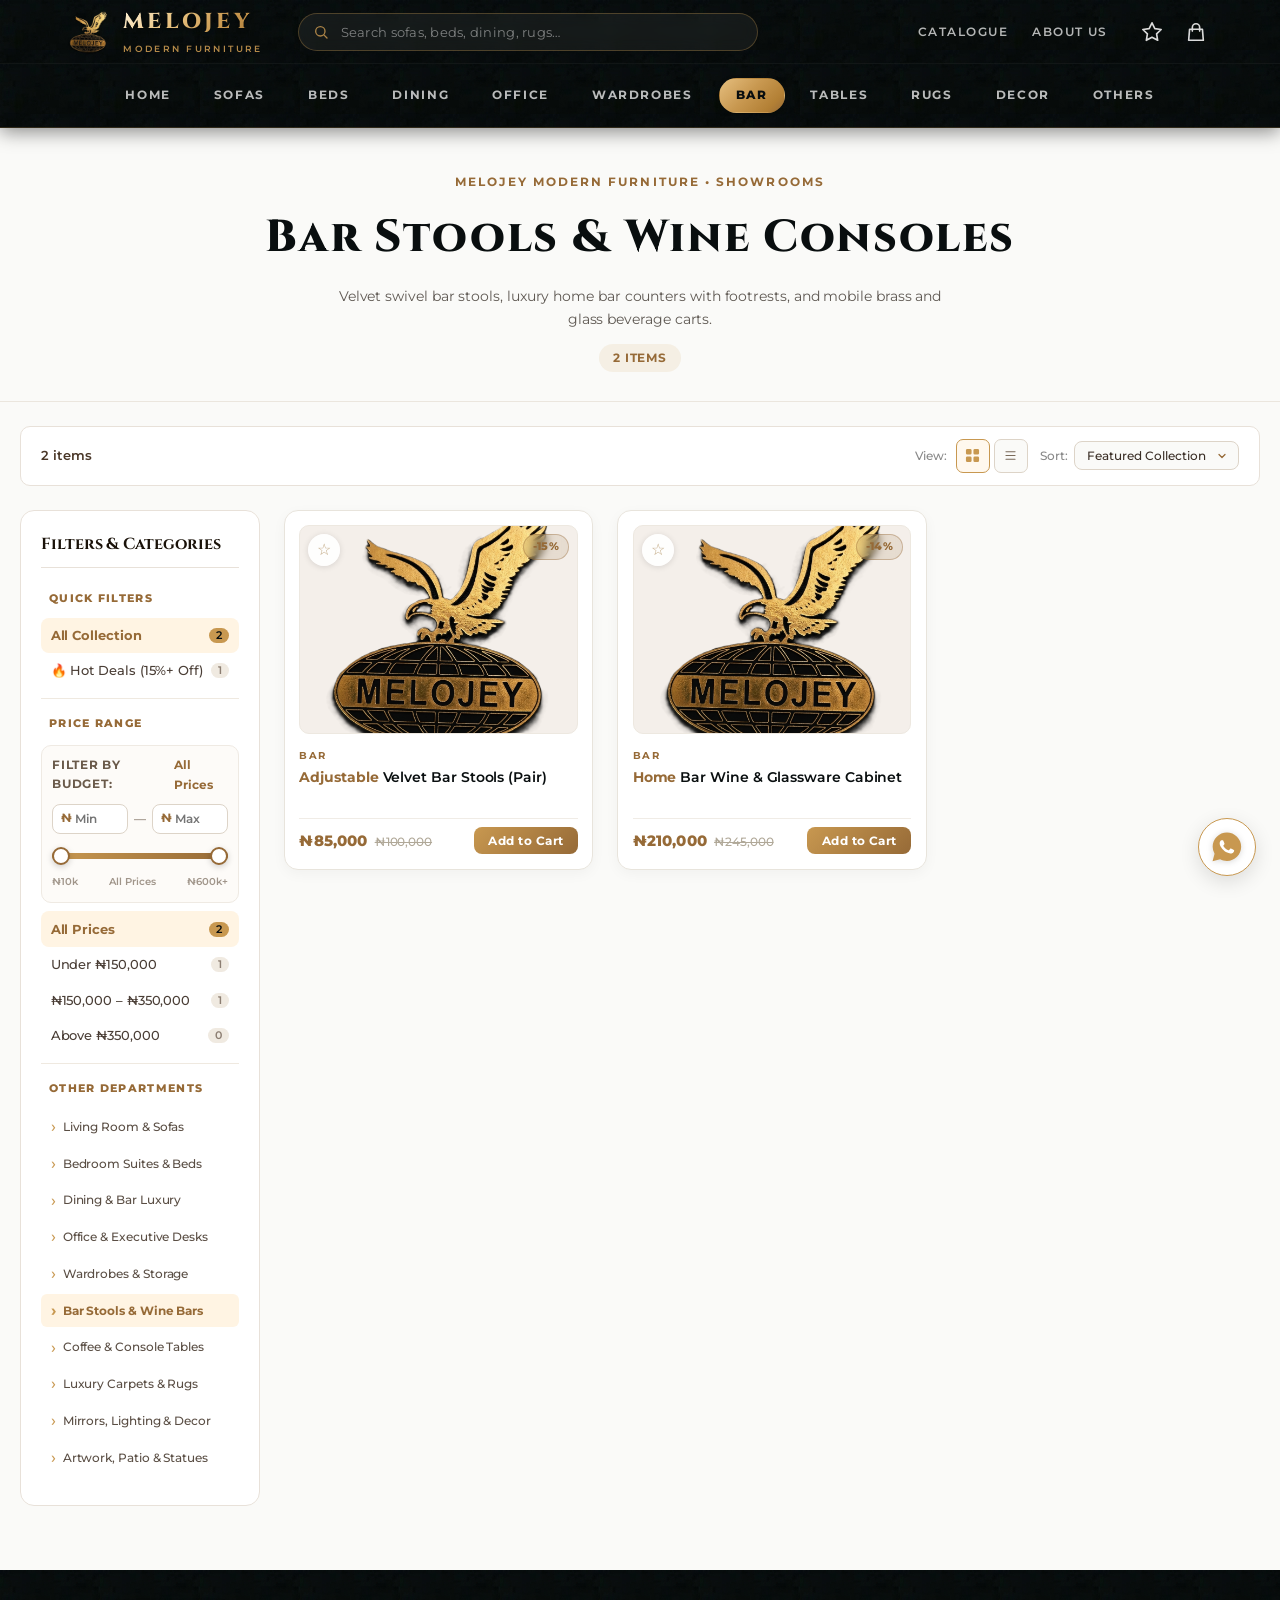
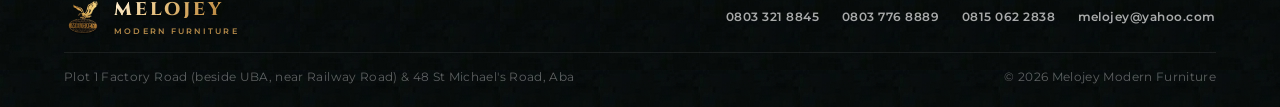
==== categories/bar.html @ 931a4ed3 "feat: add PWA support (manifest, service worker, icons), fix card widths in cart/wishlist to match c" ====
<!DOCTYPE html>
<html lang="en">
<head>
  <meta charset="UTF-8" />
  <meta name="viewport" content="width=device-width, initial-scale=1.0" />
  <title>Bar Stools & Wine Consoles — Melojey Modern Furniture</title>
  <link rel="shortcut icon" type="image/png" href="../assets/images/favicon.png" />
  <!-- PWA Manifest & Theme -->
  <link rel="manifest" href="../manifest.json" />
  <meta name="theme-color" content="#C89850" />
  <meta name="apple-mobile-web-app-capable" content="yes" />
  <meta name="apple-mobile-web-app-status-bar-style" content="black-translucent" />
  <meta name="apple-mobile-web-app-title" content="Melojey" />
  <link rel="apple-touch-icon" href="../assets/images/pwa-icon-192.png" />
  <link rel="preconnect" href="https://fonts.googleapis.com" />
  <link rel="preconnect" href="https://fonts.gstatic.com" crossorigin />
  <link href="https://fonts.googleapis.com/css2?family=Cinzel:wght@500;600;700;800;900&family=Montserrat:wght@300;400;500;600;700;800&display=swap" rel="stylesheet" />
  <link rel="stylesheet" href="../assets/css/style.css" />
  <link rel="stylesheet" href="../assets/css/showcase.css" />
  <link rel="stylesheet" href="../assets/css/shop.css" />
</head>
<body data-page-category="BAR">

<!-- ═══ TOP NAVBAR ════════════════════════════════ -->
<nav>
  <a class="nav-logo" href="../index.html">
    <div class="logo-badge">
      <img src="../assets/images/logo.png" alt="Melojey Modern Furniture">
    </div>
    <div class="nav-brand-group">
      <div class="nav-brand">MELOJEY</div>
      <div class="nav-sub">Modern Furniture</div>
    </div>
  </a>

  <!-- NAVBAR SEARCH BAR with Mobile Expandable Icon & Live Suggestions -->
  <div class="nav-search-container" id="nav-search-container">
    <button class="nav-search-toggle-btn" id="nav-search-toggle" aria-label="Open Search" type="button">
      <svg width="20" height="20" fill="none" viewBox="0 0 24 24" stroke="currentColor" stroke-width="2">
        <circle cx="11" cy="11" r="7"/><path stroke-linecap="round" d="M21 21l-4.35-4.35"/>
      </svg>
    </button>

    <div class="nav-search-wrap" id="nav-search-wrap">
      <div class="nav-search-input-box">
        <svg class="nav-search-icon" width="16" height="16" fill="none" viewBox="0 0 24 24" stroke="currentColor" stroke-width="2">
          <circle cx="11" cy="11" r="7"/><path stroke-linecap="round" d="M21 21l-4.35-4.35"/>
        </svg>
        <input type="search" id="search-input" placeholder="Search sofas, beds, dining, rugs…" autocomplete="off" enterkeyhint="search" autocapitalize="off" spellcheck="false" />
        <button class="nav-search-clear" id="search-clear" aria-label="Clear search" type="button">✕</button>
      </div>
      <button class="nav-search-close-mobile" id="search-close-mobile" aria-label="Cancel search" type="button">Cancel</button>
      <div class="nav-search-suggestions" id="nav-search-suggestions" aria-hidden="true"></div>
    </div>
    <div class="mobile-search-backdrop" id="mobile-search-backdrop" aria-hidden="true"></div>
  </div>

      <ul class="nav-links">
    <li><a href="../index.html#catalogue">Catalogue</a></li>
    <li><a href="../index.html#about">About Us</a></li>
  </ul>

  <!-- Top Navbar Cart & Wishlist Icons Cluster -->
  <div class="nav-icon-cluster">
    <a class="nav-icon-btn" href="../pages/wishlist.html" aria-label="Wishlist" title="Wishlist">
      <svg width="22" height="22" fill="none" viewBox="0 0 24 24" stroke="currentColor" stroke-width="1.8">
        <polygon stroke-linecap="round" stroke-linejoin="round" points="12,2 15.09,8.26 22,9.27 17,14.14 18.18,21.02 12,17.77 5.82,21.02 7,14.14 2,9.27 8.91,8.26"/>
      </svg>
      <span class="nav-icon-badge wishlist-badge" id="wishlist-nav-badge" style="display:none">0</span>
    </a>
    <a class="nav-icon-btn" href="../pages/cart.html" aria-label="Shopping Cart" title="Shopping Cart">
      <svg width="22" height="22" fill="none" viewBox="0 0 24 24" stroke="currentColor" stroke-width="1.8">
        <path stroke-linecap="round" stroke-linejoin="round" d="M16 11V7a4 4 0 00-8 0v4M5 9h14l1 12H4L5 9z"/>
      </svg>
      <span class="nav-icon-badge cart-badge" id="cart-nav-badge" style="display:none">0</span>
    </a>
  </div>

</nav>

<!-- ═══ PINNED CATEGORIES NAVIGATION BAR (Sticky at top) ═════════════════ -->
<nav class="category-nav-bar" id="category-nav-bar" aria-label="Product Categories">
  <div class="category-nav-scroll" id="category-nav-scroll">
    <a href="../index.html" class="cat-tab" data-category="HOME">HOME</a>
    <a href="sofas.html" class="cat-tab" data-category="SOFAS">SOFAS</a>
    <a href="beds.html" class="cat-tab" data-category="BEDS">BEDS</a>
    <a href="dining.html" class="cat-tab" data-category="DINING">DINING</a>
    <a href="office.html" class="cat-tab" data-category="OFFICE">OFFICE</a>
    <a href="wardrobes.html" class="cat-tab" data-category="WARDROBES">WARDROBES</a>
    <a href="bar.html" class="cat-tab active" data-category="BAR">BAR</a>
    <a href="tables.html" class="cat-tab" data-category="TABLES">TABLES</a>
    <a href="rugs.html" class="cat-tab" data-category="RUGS">RUGS</a>
    <a href="decor.html" class="cat-tab" data-category="DECOR">DECOR</a>
    <a href="others.html" class="cat-tab" data-category="OTHERS">OTHERS</a>
  </div>
</nav>

<!-- ═══ CATEGORY HEADER BANNER ════════════════ -->
<section class="category-header-banner">
  <div class="cat-header-eyebrow">Melojey Modern Furniture • Showrooms</div>
  <h1>Bar Stools &amp; <span class="gold-accent">Wine Consoles</span></h1>
  <p>Velvet swivel bar stools, luxury home bar counters with footrests, and mobile brass and glass beverage carts.</p>
  <div class="cat-header-meta" id="category-product-count">Loading Collection…</div>
</section>

<!-- ═══ PRODUCTS GRID ═════════════════════════ -->
<!-- ═══ PRODUCTS SHOP SECTION ═════════════════ -->
<main class="category-page-container">
  <!-- Shop Toolbar (Count, View Mode, Sort Dropdown & Mobile Filter Button) -->
  <div class="shop-toolbar">
    <div class="shop-toolbar-count" id="toolbar-count">Loading items…</div>
    <div class="shop-toolbar-right">
      <button class="mobile-filter-btn" id="mobile-filter-btn" type="button" aria-label="Open Filters">
        <svg width="16" height="16" fill="none" viewBox="0 0 24 24" stroke="currentColor" stroke-width="2">
          <path stroke-linecap="round" stroke-linejoin="round" d="M3 4a1 1 0 011-1h16a1 1 0 011 1v2.586a1 1 0 01-.293.707l-6.414 6.414a1 1 0 00-.293.707V17l-4 4v-6.586a1 1 0 00-.293-.707L3.293 7.293A1 1 0 013 6.586V4z"/>
        </svg>
        <span>Filters</span>
      </button>

      <div class="view-toggle">
        <span class="view-toggle-label">View:</span>
        <button class="view-btn active" id="view-grid" title="Grid View" type="button" aria-label="Grid View">
          <svg width="15" height="15" fill="currentColor" viewBox="0 0 16 16">
            <path d="M1 2.5A1.5 1.5 0 0 1 2.5 1h3A1.5 1.5 0 0 1 7 2.5v3A1.5 1.5 0 0 1 5.5 7h-3A1.5 1.5 0 0 1 1 5.5v-3zm8 0A1.5 1.5 0 0 1 10.5 1h3A1.5 1.5 0 0 1 15 2.5v3A1.5 1.5 0 0 1 13.5 7h-3A1.5 1.5 0 0 1 9 5.5v-3zm-8 8A1.5 1.5 0 0 1 2.5 9h3A1.5 1.5 0 0 1 7 10.5v3A1.5 1.5 0 0 1 5.5 15h-3A1.5 1.5 0 0 1 1 13.5v-3zm8 0A1.5 1.5 0 0 1 10.5 9h3a1.5 1.5 0 0 1 1.5 1.5v3a1.5 1.5 0 0 1-1.5 1.5h-3A1.5 1.5 0 0 1 9 13.5v-3z"/>
          </svg>
        </button>
        <button class="view-btn" id="view-list" title="List View" type="button" aria-label="List View">
          <svg width="15" height="15" fill="currentColor" viewBox="0 0 16 16">
            <path fill-rule="evenodd" d="M2.5 12a.5.5 0 0 1 .5-.5h10a.5.5 0 0 1 0 1H3a.5.5 0 0 1-.5-.5zm0-4a.5.5 0 0 1 .5-.5h10a.5.5 0 0 1 0 1H3a.5.5 0 0 1-.5-.5zm0-4a.5.5 0 0 1 .5-.5h10a.5.5 0 0 1 0 1H3a.5.5 0 0 1-.5-.5z"/>
          </svg>
        </button>
      </div>

      <div class="sort-wrap">
        <label for="sort-select" class="sort-label">Sort:</label>
        <select id="sort-select" class="sort-select" aria-label="Sort products">
          <option value="featured">Featured Collection</option>
          <option value="price-asc">Price: Low to High</option>
          <option value="price-desc">Price: High to Low</option>
          <option value="name-az">Alphabetical: A to Z</option>
          <option value="newest">New Arrivals First</option>
        </select>
      </div>
    </div>
  </div>

  <!-- Shop Main Layout: Grouped Sidebar + Products Grid -->
  <div class="shop-layout">
    <aside class="shop-sidebar" id="shop-sidebar" aria-label="Filters"></aside>
    <div class="product-grid" id="category-product-grid"></div>
  </div>
  <div class="sidebar-overlay" id="sidebar-overlay"></div>
</main>

<!-- ═══ FLOATING WHATSAPP WIDGET ═══════════════ -->
<div class="wa-float-wrapper">
  <div class="wa-float-menu" id="wa-float-menu" aria-hidden="true">
    <div class="wa-float-menu-header">
      <span class="wa-float-menu-title">WhatsApp Orders &amp; Enquiries</span>
      <span class="wa-float-menu-sub">Choose your showroom line:</span>
    </div>
    <a class="wa-float-menu-item" id="wa-float-line-1" target="_blank" rel="noopener">
      <div class="wa-menu-icon">
        <svg width="20" height="20" viewBox="0 0 175.216 175.552" xmlns="http://www.w3.org/2000/svg" aria-hidden="true">
          <path fill="#C89850" d="M87.184 25.227c-33.733 0-61.166 27.423-61.178 61.13a60.98 60.98 0 0 0 9.349 32.535l1.455 2.313-6.179 22.558 23.146-6.069 2.235 1.324c9.387 5.571 20.15 8.517 31.126 8.523h.023c33.707 0 61.14-27.426 61.153-61.135a60.75 60.75 0 0 0-17.895-43.251 60.75 60.75 0 0 0-43.235-17.928z"/>
          <path fill="#090E0F" fill-rule="evenodd" d="M68.772 55.603c-1.378-3.061-2.828-3.123-4.137-3.176l-3.524-.043c-1.226 0-3.218.46-4.902 2.3s-6.435 6.287-6.435 15.332 6.588 17.785 7.506 19.013 12.718 20.381 31.405 27.75c15.529 6.124 18.689 4.906 22.061 4.6s10.877-4.447 12.408-8.74 1.532-7.971 1.073-8.74-1.685-1.226-3.525-2.146-10.877-5.367-12.562-5.981-2.91-.919-4.137.921-4.746 5.979-5.819 7.206-2.144 1.381-3.984.462-7.76-2.861-14.784-9.124c-5.465-4.873-9.154-10.891-10.228-12.73s-.114-2.835.808-3.751c.825-.824 1.838-2.147 2.759-3.22s1.224-1.84 1.836-3.065.307-2.301-.153-3.22-4.032-10.011-5.666-13.647"/>
        </svg>
      </div>
      <div class="wa-menu-text">
        <span class="wa-menu-name">Line 1: 0803 321 8845</span>
        <span class="wa-menu-desc">+234 803 321 8845 • Factory Rd</span>
      </div>
    </a>
    <a class="wa-float-menu-item" id="wa-float-line-2" target="_blank" rel="noopener">
      <div class="wa-menu-icon">
        <svg width="20" height="20" viewBox="0 0 175.216 175.552" xmlns="http://www.w3.org/2000/svg" aria-hidden="true">
          <path fill="#C89850" d="M87.184 25.227c-33.733 0-61.166 27.423-61.178 61.13a60.98 60.98 0 0 0 9.349 32.535l1.455 2.313-6.179 22.558 23.146-6.069 2.235 1.324c9.387 5.571 20.15 8.517 31.126 8.523h.023c33.707 0 61.14-27.426 61.153-61.135a60.75 60.75 0 0 0-17.895-43.251 60.75 60.75 0 0 0-43.235-17.928z"/>
          <path fill="#090E0F" fill-rule="evenodd" d="M68.772 55.603c-1.378-3.061-2.828-3.123-4.137-3.176l-3.524-.043c-1.226 0-3.218.46-4.902 2.3s-6.435 6.287-6.435 15.332 6.588 17.785 7.506 19.013 12.718 20.381 31.405 27.75c15.529 6.124 18.689 4.906 22.061 4.6s10.877-4.447 12.408-8.74 1.532-7.971 1.073-8.74-1.685-1.226-3.525-2.146-10.877-5.367-12.562-5.981-2.91-.919-4.137.921-4.746 5.979-5.819 7.206-2.144 1.381-3.984.462-7.76-2.861-14.784-9.124c-5.465-4.873-9.154-10.891-10.228-12.73s-.114-2.835.808-3.751c.825-.824 1.838-2.147 2.759-3.22s1.224-1.84 1.836-3.065.307-2.301-.153-3.22-4.032-10.011-5.666-13.647"/>
        </svg>
      </div>
      <div class="wa-menu-text">
        <span class="wa-menu-name">Line 2: 0803 776 8889</span>
        <span class="wa-menu-desc">+234 803 776 8889 • St Michael's</span>
      </div>
    </a>
  </div>
  <button class="wa-float" id="wa-float-btn" aria-label="Open WhatsApp Chat Options" type="button">
    <svg width="34" height="34" viewBox="0 0 175.216 175.552" xmlns="http://www.w3.org/2000/svg" aria-hidden="true">
      <defs>
        <linearGradient id="waGoldGradBtn" x1="0%" y1="0%" x2="100%" y2="100%">
          <stop offset="0%" stop-color="#F2D18B"/>
          <stop offset="45%" stop-color="#C89850"/>
          <stop offset="100%" stop-color="#9A6B24"/>
        </linearGradient>
      </defs>
      <path fill="#070A0B" d="m12.966 161.238 10.439-38.114a73.42 73.42 0 0 1-9.821-36.772c.017-40.556 33.021-73.55 73.578-73.55 19.681.01 38.154 7.669 52.047 21.572s21.537 32.383 21.53 52.037c-.018 40.553-33.027 73.553-73.578 73.553h-.032c-12.313-.005-24.412-3.094-35.159-8.954z"/>
      <path fill="url(#waGoldGradBtn)" d="M87.184 25.227c-33.733 0-61.166 27.423-61.178 61.13a60.98 60.98 0 0 0 9.349 32.535l1.455 2.313-6.179 22.558 23.146-6.069 2.235 1.324c9.387 5.571 20.15 8.517 31.126 8.523h.023c33.707 0 61.14-27.426 61.153-61.135a60.75 60.75 0 0 0-17.895-43.251 60.75 60.75 0 0 0-43.235-17.928z"/>
      <path fill="#070A0B" fill-rule="evenodd" d="M68.772 55.603c-1.378-3.061-2.828-3.123-4.137-3.176l-3.524-.043c-1.226 0-3.218.46-4.902 2.3s-6.435 6.287-6.435 15.332 6.588 17.785 7.506 19.013 12.718 20.381 31.405 27.75c15.529 6.124 18.689 4.906 22.061 4.6s10.877-4.447 12.408-8.74 1.532-7.971 1.073-8.74-1.685-1.226-3.525-2.146-10.877-5.367-12.562-5.981-2.91-.919-4.137.921-4.746 5.979-5.819 7.206-2.144 1.381-3.984.462-7.76-2.861-14.784-9.124c-5.465-4.873-9.154-10.891-10.228-12.73s-.114-2.835.808-3.751c.825-.824 1.838-2.147 2.759-3.22s1.224-1.84 1.836-3.065.307-2.301-.153-3.22-4.032-10.011-5.666-13.647"/>
    </svg>
  </button>
</div>

<!-- ═══ PRODUCT DETAIL MODAL ═════════════════════ -->
<div class="modal-overlay" id="modal-overlay" role="dialog" aria-modal="true">
  <div class="modal">
    <button class="modal-close-btn" id="modal-close" aria-label="Close dialog" type="button">✕</button>
    <div class="modal-img-col">
      <img class="modal-img" id="modal-img" src="" alt="" />
      <span class="modal-discount-tag" id="modal-discount-tag"></span>
    </div>
    <div class="modal-body">
      <div>
        <div class="modal-cat" id="modal-cat"></div>
        <h2 class="modal-name" id="modal-name"></h2>
        <div class="modal-price-row">
          <span class="modal-price" id="modal-price"></span>
          <span class="modal-price-original" id="modal-price-original"></span>
        </div>
        <div class="modal-desc" id="modal-desc"></div>
      </div>
      <div class="modal-actions">
        <div class="modal-cart-btn-wrap" id="modal-cart-action">
          <button class="btn-add-cart modal-add-cart-btn" id="modal-add-to-cart-btn" type="button">Add to Cart</button>
        </div>
        <div class="modal-order-options">
          <span class="modal-order-subtext">Direct showroom enquiry:</span>
          <div class="modal-wa-lines">
            <a class="modal-wa-chip" id="wa-order-1" target="_blank" rel="noopener">Factory Rd (Line 1)</a>
            <a class="modal-wa-chip" id="wa-order-2" target="_blank" rel="noopener">St Michael's (Line 2)</a>
          </div>
        </div>
      </div>
    </div>
  </div>
</div>

<!-- ═══ FOOTER ═══════════════════════════════ -->
<footer id="contact">
  <div class="footer-row">
    <div class="footer-brand">
      <div class="logo-badge">
        <img src="../assets/images/logo.png" alt="Melojey Modern Furniture">
      </div>
      <div class="footer-brand-group">
        <div class="footer-brand-name">MELOJEY</div>
        <div class="footer-brand-sub">Modern Furniture</div>
      </div>
    </div>

    <div class="footer-contact">
      <a href="tel:+2348033218845">0803 321 8845</a>
      <a href="tel:+2348037768889">0803 776 8889</a>
      <a href="tel:+2348150622838">0815 062 2838</a>
      <a href="mailto:melojey@yahoo.com">melojey@yahoo.com</a>
    </div>
  </div>

  <div class="footer-bottom">
    <span>Plot 1 Factory Road (beside UBA, near Railway Road) &amp; 48 St Michael's Road, Aba</span>
    <span>© 2026 Melojey Modern Furniture</span>
  </div>
</footer>

<script src="../data/products.js"></script>
<script src="../assets/js/cart.js"></script>
<script src="../assets/js/wishlist.js"></script>
<script src="../assets/js/category.js"></script>
<script>
  if ('serviceWorker' in navigator) {
    window.addEventListener('load', function() {
      navigator.serviceWorker.register('../sw.js').catch(function(){});
    });
  }
</script>
</body>
</html>
---- assets/css/style.css ----
/* ═══════════════════════════════════════════
       TOKENS — edit brand colors here
    ═══════════════════════════════════════════ */
    :root {
      /* Eagle Gold Palette — precisely color-picked and texture-sampled from the eagle in logo.png */
      --gold:                #C89850;   /* Dominant metallic gold from eagle body and wings */
      --gold-lt:             #E5BE7E;   /* Champagne gold highlight from illuminated feather edges */
      --gold-dk:             #966A37;   /* Deep burnished bronze shadow tone from eagle */
      --gold-deep:           #583818;   /* Shadow contour tone */
      --gold-gradient:       linear-gradient(135deg, #E5BE7E 0%, #C89850 45%, #B38035 80%, #966A37 100%);
      --gold-gradient-hover: linear-gradient(135deg, #F0CF96 0%, #D8A95E 45%, #C28E40 80%, #A5742C 100%);
      --gold-glow:           none;

      /* Compatibility aliases */
      --orange:              var(--gold);
      --orange-dk:           var(--gold-dk);
      --brand-brown:         #966A37;

      --black:               #090E0F;   /* Exact matte charcoal/black color-picked from logo background */
      --dark-texture:        #090E0F url('../images/dark-texture.png') repeat; /* Exact texture and color from logo */
      --bg:                  #FAFAF8;   /* off-white page background */
      --surface:             #FFFFFF;
      --border:              #E8E4DC;
      --muted:               #6B6560;
      --radius:              6px;
      --gap:                 1.5rem;
    }

    *, *::before, *::after { box-sizing: border-box; margin: 0; padding: 0; }

    /* ═══════════════════════════════════════════
       CUSTOM LUXURY SCROLLBARS
       Harmonized with Eagle Gold & Matte Charcoal
    ═══════════════════════════════════════════ */
    html {
      scroll-behavior: smooth;
      scrollbar-width: thin;
      scrollbar-color: var(--gold) #070A0B;
    }

    /* WebKit & Chromium (Chrome, Edge, Safari, Opera, Brave) */
    ::-webkit-scrollbar {
      width: 9px;
      height: 9px;
    }

    ::-webkit-scrollbar-track {
      background: #070A0B;
    }

    ::-webkit-scrollbar-thumb {
      background: linear-gradient(180deg, #E5BE7E 0%, #C89850 48%, #966A37 100%);
      border-radius: 999px;
      border: 2px solid #070A0B; /* Inset gap effect for sleek floating appearance */
      min-height: 40px;
    }

    ::-webkit-scrollbar-thumb:hover {
      background: linear-gradient(180deg, #F0CF96 0%, #D8A95E 48%, #B38035 100%);
      border-color: #070A0B;
    }

    ::-webkit-scrollbar-thumb:active {
      background: linear-gradient(180deg, #D8A95E 0%, #B38035 48%, #7D5224 100%);
    }

    ::-webkit-scrollbar-corner {
      background: #070A0B;
    }

    body {
      font-family: 'Montserrat', sans-serif;
      background: var(--bg);
      color: var(--black);
      font-size: 15px;
      line-height: 1.65;
      letter-spacing: -0.005em;
    }

    /* ═══════════════════════════════════════════
       NAV
    ═══════════════════════════════════════════ */
    nav {
      position: sticky;
      top: 0;
      z-index: 100;
      background: var(--dark-texture);
      display: flex;
      align-items: center;
      justify-content: space-between;
      padding: 0 5%;
      height: 64px;
      gap: 1rem;
      border-bottom: 1px solid rgba(255, 255, 255, 0.04);
    }

    .nav-logo {
      display: flex;
      align-items: center;
      gap: 0.7rem;
      text-decoration: none;
      flex-shrink: 0;
    }

    /* ═════════════════════════════════════════════════════════════════════════════════
       MELOJEY CIRCULAR LOGO
       ─────────────────────────────────────────────────────────────────────────────
       - Gold circle outline removed: logo.jpg fills the entire circle (100%).
       - Overall logo and circle are the exact same size.
       - Matches the site's dark color (#090E0F) and texture from logo.jpg.

       HOW TO EDIT LATER:
       • To change overall logo size: Modify 'width' and 'height' in .logo-badge (default: 46px).
       • The image (.logo-badge img) is set to 100% width and 100% height to match the circle.
       ═════════════════════════════════════════════════════════════════════════════════ */

    /* 1. Logo Container
       - Set to transparent so your transparent logo.png floats cleanly on the navbar without any circle behind it.
       - If you ever want a background circle again, add 'border-radius: 50%' and 'background: var(--black)'. */
    .logo-badge {
      width: 48px;                  /* Overall logo badge width */
      height: 48px;                 /* Overall logo badge height */
      display: flex;
      align-items: center;
      justify-content: center;
      flex-shrink: 0;
      background: transparent;      /* Transparent: removes the black circle behind the eagle */
    }

    /* 2. Logo Image (transparent logo.png) */
    .logo-badge img {
      width: 100%;                  /* Fills badge dimensions */
      height: 100%;
      object-fit: contain;          /* Preserves full eagle & globe artwork without stretching */
      display: block;
    }

    /* 3. Footer Logo Badge Size */
    .footer-brand .logo-badge {
      width: 38px;
      height: 38px;
    }

    .nav-brand-group {
      display: flex;
      flex-direction: column;
      justify-content: space-between;
      height: 44px;
      padding: 1px 0 0 0;
    }

    .nav-brand {
      font-family: 'Cinzel', 'Times New Roman', serif;
      font-size: 1.35rem;
      font-weight: 800;
      line-height: 1;
      letter-spacing: 0.15em;
      text-transform: uppercase;
      background: linear-gradient(135deg, #FFF1D6 0%, #E8C382 35%, #C89850 70%, #A87834 100%);
      -webkit-background-clip: text;
      background-clip: text;
      -webkit-text-fill-color: transparent;
      filter: drop-shadow(0 1px 2px rgba(0,0,0,0.5));
    }

    .nav-sub {
      font-family: 'Montserrat', sans-serif;
      font-size: 0.54rem;
      color: #C89850;
      font-weight: 600;
      letter-spacing: 0.28em;
      text-transform: uppercase;
      line-height: 1;
      opacity: 0.9;
    }

    .nav-links {
      display: flex;
      gap: 1.5rem;
      list-style: none;
      margin-left: auto;
    }

    .nav-links a {
      font-family: 'Montserrat', sans-serif;
      color: rgba(255,255,255,0.7);
      text-decoration: none;
      font-size: 0.78rem;
      font-weight: 600;
      letter-spacing: 0.12em;
      text-transform: uppercase;
      transition: color 0.18s;
    }

    .nav-links a:hover { color: var(--gold); }

    /* ═══════════════════════════════════════════
       HERO FULLSCREEN LANDING FOLD
       Ensures Navbar (64px) + Hero + Category Bar = exactly 100vh on load
    ═══════════════════════════════════════════ */
    .hero-fullscreen-wrap {
      min-height: calc(100vh - 64px);
      min-height: calc(100dvh - 64px);
      display: flex;
      flex-direction: column;
      justify-content: space-between;
      background: var(--dark-texture);
    }

    .hero {
      background: transparent;
      color: #fff;
      padding: 24px 5% 30px;
      display: grid;
      grid-template-columns: 1fr 1fr;
      gap: 3rem;
      align-items: center;
      flex: 1;
      position: relative;
      overflow: hidden;
    }

    .hero-eyebrow {
      display: inline-flex;
      align-items: center;
      gap: 0.55rem;
      font-family: 'Montserrat', sans-serif;
      font-size: 0.72rem;
      font-weight: 700;
      color: var(--gold);
      text-transform: uppercase;
      letter-spacing: 0.18em;
      margin-bottom: 1rem;
    }

    /* .hero-eyebrow::before {
      content: '';
      display: block;
      width: 24px;
      height: 2px;
      background: var(--gold);
    } */

    .hero-text h1 {
      font-family: 'Cinzel', 'Times New Roman', serif;
      font-size: clamp(2.2rem, 4.3vw, 3.4rem);
      font-weight: 800;
      line-height: 1.15;
      letter-spacing: 0.03em;
      margin-bottom: 1.2rem;
    }

    .hero-text h1 .orange {
      background: linear-gradient(135deg, #FFF1D6 0%, #E8C382 35%, #C89850 70%, #A87834 100%);
      -webkit-background-clip: text;
      background-clip: text;
      -webkit-text-fill-color: transparent;
      filter: drop-shadow(0 1px 2px rgba(0,0,0,0.5));
    }

    .hero-text p {
      font-family: 'Montserrat', sans-serif;
      color: rgba(255,255,255,0.72);
      font-size: 0.92rem;
      font-weight: 400;
      max-width: 420px;
      line-height: 1.8;
      letter-spacing: 0.01em;
      margin-bottom: 2rem;
    }

    .hero-cta {
      display: inline-flex;
      align-items: center;
      gap: 0.5rem;
      font-family: 'Montserrat', sans-serif;
      background: var(--gold-gradient);
      color: #0E0903;
      padding: 0.82rem 2.1rem;
      border-radius: var(--radius);
      font-size: 0.82rem;
      font-weight: 700;
      letter-spacing: 0.12em;
      text-transform: uppercase;
      text-decoration: none;
      box-shadow: none;
      border: none;
      outline: none;
      transition: transform 0.18s, background 0.18s;
    }

    .hero-cta:hover {
      background: var(--gold-gradient-hover);
      color: #0E0903;
      transform: translateY(-2px);
      box-shadow: none;
    }

    /* ═══════════════════════════════════════════
       HERO VISUAL: 3-Circle Cluster (Trinity / Trefoil arrangement)
       Inspired by interlocking rings motif with eagle gold metallic borders
    ═══════════════════════════════════════════ */
    .hero-visual {
      display: flex;
      align-items: center;
      justify-content: center;
      position: relative;
    }

    .hero-circle-cluster {
      position: relative;
      width: 410px;
      height: 370px;
      max-width: 100%;
    }

    /* Common circular photo container */
    .hero-circle {
      position: absolute;
      width: 215px;
      height: 215px;
      border-radius: 50%;
      border: 4px solid var(--gold);
      box-shadow: 
        0 0 0 1.5px rgba(229, 190, 126, 0.5),
        0 14px 34px rgba(0, 0, 0, 0.75);
      overflow: hidden;
      background: var(--black);
      transition: transform 0.35s cubic-bezier(0.2, 0.8, 0.2, 1), box-shadow 0.35s ease, z-index 0.35s ease;
      cursor: pointer;
    }

    .hero-circle img {
      width: 100%;
      height: 100%;
      object-fit: cover;
      border-radius: 50%;
      display: block;
      transition: transform 0.4s ease;
    }

    /* 1. Circle Top (centered above) */
    .hero-circle.circle-top {
      top: 0;
      left: 50%;
      transform: translateX(-50%);
      z-index: 2;
    }

    /* 2. Circle Bottom Left */
    .hero-circle.circle-bottom-left {
      bottom: 0;
      left: 0;
      z-index: 1;
    }

    /* 3. Circle Bottom Right */
    .hero-circle.circle-bottom-right {
      bottom: 0;
      right: 0;
      z-index: 3;
    }

    /* Interactive hover elevation */
    .hero-circle:hover {
      z-index: 10 !important;
      box-shadow: 
        0 0 0 2px rgba(229, 190, 126, 0.85),
        0 18px 42px rgba(0, 0, 0, 0.9);
    }

    .hero-circle.circle-top:hover {
      transform: translateX(-50%) scale(1.05);
    }

    .hero-circle.circle-bottom-left:hover {
      transform: scale(1.05);
    }

    .hero-circle.circle-bottom-right:hover {
      transform: scale(1.05);
    }

    .hero-circle:hover img {
      transform: scale(1.08);
    }

    /* ═══════════════════════════════════════════
       NOTE: The previous hero value cards have been replaced by the
       Categories Navigation Bar and 8 Showcase Cards.
       See showcase.css for the new layout styles!
    ═══════════════════════════════════════════ */

    /* ═══════════════════════════════════════════
       CATALOGUE SECTION
    ═══════════════════════════════════════════ */
    .section { padding: 40px 5% 56px; }

    .section-header {
      display: flex;
      align-items: baseline;
      justify-content: space-between;
      margin-bottom: 1.6rem;
      flex-wrap: wrap;
      gap: 0.75rem;
    }

    .section-header h2 {
      font-family: 'Cinzel', 'Times New Roman', serif;
      font-size: 1.85rem;
      font-weight: 800;
      letter-spacing: 0.05em;
      text-transform: uppercase;
    }

    .section-header small {
      font-family: 'Montserrat', sans-serif;
      color: var(--muted);
      font-size: 0.78rem;
      font-weight: 600;
      letter-spacing: 0.08em;
      text-transform: uppercase;
    }

    /* ── CATEGORY CHIPS ── */
    .chips-wrap {
      display: flex;
      gap: 0.55rem;
      overflow-x: auto;
      padding-bottom: 0.4rem;
      margin-bottom: 2rem;
      scrollbar-width: none;
    }

    .chips-wrap::-webkit-scrollbar { display: none; }

    /* Search bar styles have moved to showcase.css for the navbar search bar */

    .chip {
      flex-shrink: 0;
      font-family: 'Montserrat', sans-serif;
      background: var(--surface);
      border: 1.5px solid var(--border);
      color: var(--black);
      padding: 0.44rem 1.15rem;
      border-radius: 100px;
      font-size: 0.76rem;
      font-weight: 600;
      letter-spacing: 0.08em;
      text-transform: uppercase;
      cursor: pointer;
      transition: all 0.15s;
      white-space: nowrap;
    }

    .chip:hover { border-color: var(--gold); color: var(--gold-dk); }
    .chip.active {
      background: var(--gold-gradient);
      border: 1.5px solid transparent;
      color: #0E0903;
      font-weight: 700;
      box-shadow: none;
    }

    /* ── PRODUCT GRID ── */
    .product-grid {
      display: grid;
      grid-template-columns: repeat(auto-fill, minmax(230px, 1fr));
      gap: var(--gap);
    }

    .product-card {
      background: #FFFFFF;
      border: 1px solid #E8E4DC;
      border-radius: 14px;
      padding: 0.9rem;
      display: flex;
      flex-direction: column;
      cursor: pointer;
      box-shadow: 0 4px 14px rgba(0, 0, 0, 0.04);
      transition: transform 0.25s cubic-bezier(0.16, 1, 0.3, 1), border-color 0.25s ease, box-shadow 0.25s ease;
      position: relative;
      min-height: 360px;
    }

    .product-card:hover {
      transform: translateY(-4px);
      border-color: #C89850;
      box-shadow: 0 10px 24px rgba(0, 0, 0, 0.08);
    }

    .card-img-wrap {
      width: 100%;
      aspect-ratio: 4 / 3;
      border-radius: 10px;
      overflow: hidden;
      position: relative;
      background: #F4EFEA;
      border: 1px solid #EDE8E0;
      margin-bottom: 0.75rem;
    }

    .card-img-wrap .card-img {
      width: 100%;
      height: 100%;
      object-fit: cover;
      display: block;
      transition: transform 0.35s ease;
    }

    .product-card:hover .card-img {
      transform: scale(1.06);
    }

    .card-discount-badge {
      position: absolute;
      top: 8px;
      right: 8px;
      left: auto;
      background: rgba(150, 106, 55, 0.14);
      border: 1px solid rgba(150, 106, 55, 0.38);
      color: #966A37;
      font-family: 'Montserrat', sans-serif;
      font-size: 0.68rem;
      font-weight: 800;
      letter-spacing: 0.02em;
      padding: 0.2rem 0.55rem;
      border-radius: 999px;
      backdrop-filter: blur(4px);
      z-index: 2;
      box-shadow: none;
      pointer-events: none;
    }

    .card-wishlist-btn {
      position: absolute;
      top: 8px;
      left: 8px;
      right: auto;
      width: 30px;
      height: 30px;
      background: rgba(255, 255, 255, 0.88);
      border: 1px solid rgba(200, 152, 80, 0.3);
      border-radius: 50%;
      display: flex;
      align-items: center;
      justify-content: center;
      font-size: 1rem;
      color: #966A37;
      cursor: pointer;
      z-index: 3;
      transition: transform 0.15s, background 0.15s, color 0.15s;
      line-height: 1;
      padding: 0;
    }

    .card-wishlist-btn:hover {
      background: #C89850;
      color: #FFFFFF;
      transform: scale(1.1);
    }

    .card-wishlist-btn.active {
      background: #C89850;
      color: #FFFFFF;
      border-color: #966A37;
    }

    .card-body {
      display: flex;
      flex-direction: column;
      flex: 1;
      padding: 0.1rem 0 0;
    }

    .card-cat {
      font-family: 'Montserrat', sans-serif;
      font-size: 0.64rem;
      font-weight: 700;
      color: #966A37;
      text-transform: uppercase;
      letter-spacing: 0.14em;
      margin-bottom: 0.25rem;
    }

    .card-name {
      font-family: 'Montserrat', sans-serif;
      font-size: 0.85rem;
      font-weight: 600;
      color: #090E0F;
      line-height: 1.35;
      display: -webkit-box;
      -webkit-line-clamp: 2;
      line-clamp: 2;
      -webkit-box-orient: vertical;
      overflow: hidden;
      min-height: 2.3rem;
      margin-bottom: 0.6rem;
    }

    .recent-highlight,
    .card-highlight {
      color: #966A37;
      font-weight: 700;
    }

    .card-desc {
      display: none;
    }

    .card-footer {
      display: flex;
      align-items: center;
      justify-content: space-between;
      gap: 0.45rem;
      margin-top: auto;
      padding-top: 0.5rem;
      border-top: 1px solid #F0ECE6;
      flex-wrap: wrap;
    }

    .card-price-group {
      display: flex;
      align-items: baseline;
      gap: 0.45rem;
    }

    .card-price {
      font-family: 'Montserrat', sans-serif;
      font-size: 0.95rem;
      font-weight: 800;
      color: #966A37;
      letter-spacing: 0.01em;
    }

    .card-price-original {
      font-family: 'Montserrat', sans-serif;
      font-size: 0.72rem;
      font-weight: 500;
      color: #B0A898;
      text-decoration: line-through;
    }

    .btn-add-cart,
    .btn-order {
      font-family: 'Montserrat', sans-serif;
      font-size: 0.74rem;
      font-weight: 700;
      letter-spacing: 0.04em;
      background: #FFFFFF;
      color: #966A37;
      border: 1.5px solid #C89850;
      border-radius: 7px;
      padding: 0.38rem 0.75rem;
      cursor: pointer;
      transition: all 0.16s ease;
      white-space: nowrap;
      text-decoration: none;
      display: inline-flex;
      align-items: center;
      justify-content: center;
    }

    .btn-add-cart:hover,
    .btn-order:hover {
      background: linear-gradient(135deg, #C89850 0%, #966A37 100%);
      color: #FFFFFF;
      border-color: #966A37;
      transform: translateY(-1px);
      box-shadow: 0 2px 6px rgba(0, 0, 0, 0.12);
    }

    /* ── STATES ── */
    .state-box {
      grid-column: 1 / -1;
      padding: 4rem 2rem;
      text-align: center;
      color: var(--muted);
    }

    .state-box .icon { font-size: 2.2rem; margin-bottom: 0.6rem; }
    .state-box p { font-size: 0.88rem; }

    .spinner {
      width: 32px; height: 32px;
      border: 3px solid var(--border);
      border-top-color: var(--orange);
      border-radius: 50%;
      animation: spin 0.65s linear infinite;
      margin: 0 auto 0.75rem;
    }

    @keyframes spin { to { transform: rotate(360deg); } }

    /* ═══════════════════════════════════════════
       ABOUT STRIP
    ═══════════════════════════════════════════ */
    .about-strip {
      background: var(--dark-texture);
      color: #fff;
      padding: 56px 5%;
      display: grid;
      grid-template-columns: 1fr 1fr;
      gap: 3.5rem;
      align-items: center;
    }

    .about-strip h2 {
      font-family: 'Cinzel', 'Times New Roman', serif;
      font-size: 2.1rem;
      font-weight: 800;
      margin-bottom: 1rem;
      line-height: 1.25;
      letter-spacing: 0.03em;
    }

    .about-strip h2 .orange {
      background: linear-gradient(135deg, #FFF1D6 0%, #E8C382 35%, #C89850 70%, #A87834 100%);
      -webkit-background-clip: text;
      background-clip: text;
      -webkit-text-fill-color: transparent;
    }

    .about-strip p {
      font-family: 'Montserrat', sans-serif;
      color: rgba(255,255,255,0.72);
      font-size: 0.88rem;
      font-weight: 400;
      line-height: 1.85;
    }

    .about-stats {
      display: grid;
      grid-template-columns: 1fr 1fr;
      gap: 1.5rem;
    }

    .stat { border-left: 3px solid var(--gold); padding-left: 1rem; }

    .stat-num {
      font-family: 'Cinzel', 'Times New Roman', serif;
      font-size: 2.1rem;
      font-weight: 800;
      color: var(--gold);
      line-height: 1;
    }

    .stat-label {
      font-family: 'Montserrat', sans-serif;
      font-size: 0.72rem;
      font-weight: 600;
      letter-spacing: 0.08em;
      text-transform: uppercase;
      color: rgba(255,255,255,0.6);
      margin-top: 0.35rem;
    }

    /* ═══════════════════════════════════════════
       FLOATING WHATSAPP WIDGET & SHOWROOM CHOOSER (LIGHT MODE)
    ═══════════════════════════════════════════ */
    .wa-float-wrapper {
      position: fixed;
      bottom: 24px;
      right: 24px;
      z-index: 200;
    }

    .wa-float {
      background: #FFFFFF;
      border: 1.5px solid #C89850;
      width: 58px;
      height: 58px;
      border-radius: 50%;
      display: flex;
      align-items: center;
      justify-content: center;
      outline: none;
      cursor: pointer;
      box-shadow: 0 6px 20px rgba(0, 0, 0, 0.12);
      transition: transform 0.2s cubic-bezier(0.16, 1, 0.3, 1), box-shadow 0.2s, border-color 0.2s;
    }

    .wa-float:hover {
      border-color: #966A37;
      transform: scale(1.08) translateY(-3px);
      box-shadow: 0 10px 24px rgba(0, 0, 0, 0.16);
    }

    .wa-float svg {
      width: 34px;
      height: 34px;
      display: block;
      filter: drop-shadow(0 1px 3px rgba(0, 0, 0, 0.15));
    }

    .wa-float svg path:nth-of-type(1),
    .wa-float svg path:nth-of-type(2) {
      fill: #C89850;
    }

    .wa-float svg path:nth-of-type(3) {
      fill: #FFFFFF !important;
    }

    .wa-float-menu {
      position: absolute;
      bottom: 72px;
      right: 0;
      width: 310px;
      max-width: 90vw;
      background: #FFFFFF;
      border: 1px solid #E8E2D8;
      border-radius: 14px;
      padding: 14px;
      box-shadow: 0 16px 38px rgba(0, 0, 0, 0.12), 0 4px 16px rgba(0, 0, 0, 0.05);
      display: none;
      flex-direction: column;
      gap: 10px;
    }

    .wa-float-menu.open {
      display: flex;
      animation: waPopIn 0.2s cubic-bezier(0.16, 1, 0.3, 1);
    }

    @keyframes waPopIn {
      from { opacity: 0; transform: translateY(8px) scale(0.96); }
      to { opacity: 1; transform: translateY(0) scale(1); }
    }

    .wa-float-menu-header {
      padding-bottom: 8px;
      border-bottom: 1px solid #EFEAE3;
    }

    .wa-float-menu-title {
      display: block;
      font-family: 'Cinzel', 'Times New Roman', serif;
      font-size: 0.86rem;
      font-weight: 800;
      letter-spacing: 0.06em;
      color: #1A1209;
      text-transform: uppercase;
    }

    .wa-float-menu-sub {
      display: block;
      font-family: 'Montserrat', sans-serif;
      font-size: 0.68rem;
      color: #966A37;
      font-weight: 600;
      letter-spacing: 0.08em;
      text-transform: uppercase;
      margin-top: 2px;
    }

    .wa-float-menu-item {
      display: flex;
      align-items: center;
      gap: 0.75rem;
      background: #FBF9F6;
      border: 1px solid #EFEAE3;
      padding: 0.65rem 0.8rem;
      border-radius: 10px;
      text-decoration: none;
      transition: background 0.16s, transform 0.16s, border-color 0.16s;
    }

    .wa-float-menu-item:hover {
      background: #F5EFE4;
      border-color: #C89850;
      transform: translateX(3px);
    }

    .wa-menu-icon {
      width: 36px;
      height: 36px;
      border-radius: 50%;
      background: #FFFFFF;
      border: 1px solid rgba(200, 152, 80, 0.35);
      display: flex;
      align-items: center;
      justify-content: center;
      flex-shrink: 0;
      transition: background 0.16s, border-color 0.16s, transform 0.16s;
      box-shadow: 0 2px 6px rgba(0, 0, 0, 0.04);
    }

    .wa-float-menu-item:hover .wa-menu-icon {
      background: rgba(200, 152, 80, 0.15);
      border-color: #C89850;
      transform: scale(1.05);
    }

    .wa-menu-icon svg {
      width: 20px;
      height: 20px;
      display: block;
    }

    .wa-menu-icon svg path:nth-of-type(1) {
      fill: #C89850;
    }

    .wa-menu-icon svg path:nth-of-type(2) {
      fill: #FFFFFF !important;
    }

    .wa-menu-text {
      display: flex;
      flex-direction: column;
    }

    .wa-menu-name {
      font-family: 'Montserrat', sans-serif;
      font-size: 0.78rem;
      font-weight: 700;
      color: #1A1209;
      letter-spacing: 0.02em;
    }

    .wa-menu-desc {
      font-family: 'Montserrat', sans-serif;
      font-size: 0.68rem;
      color: #7A6E62;
      margin-top: 1px;
    }

    /* ═══════════════════════════════════════════
       MODAL & SHOWROOM ORDER LINES
    ═══════════════════════════════════════════ */
    .modal-overlay {
      display: none;
      position: fixed;
      inset: 0;
      background: rgba(9, 14, 15, 0.68);
      backdrop-filter: blur(6px);
      -webkit-backdrop-filter: blur(6px);
      z-index: 3000;
      align-items: center;
      justify-content: center;
      padding: 2rem 1.25rem;
    }

    .modal-overlay.open { display: flex; }

    .modal {
      position: relative;
      background: #FFFFFF;
      border-radius: 18px;
      max-width: 820px;
      width: 100%;
      max-height: calc(100vh - 4rem);
      overflow-y: auto;
      box-shadow: 0 24px 60px rgba(0, 0, 0, 0.25);
      border: 1px solid #EAE3D6;
      display: grid;
      grid-template-columns: 1fr 1.15fr;
      scrollbar-width: thin;
      scrollbar-color: #C89850 #F4F1EA;
      animation: modalZoomIn 0.22s cubic-bezier(0.16, 1, 0.3, 1);
    }

    @keyframes modalZoomIn {
      from { opacity: 0; transform: scale(0.95) translateY(10px); }
      to { opacity: 1; transform: scale(1) translateY(0); }
    }

    .modal::-webkit-scrollbar {
      width: 6px;
    }

    .modal::-webkit-scrollbar-track {
      background: #F4F1EA;
      border-radius: 0 18px 18px 0;
    }

    .modal::-webkit-scrollbar-thumb {
      background: var(--gold-gradient);
      border-radius: 999px;
    }

    /* Top-Right Circular X Close Button */
    .modal-close-btn {
      position: absolute;
      top: 14px;
      right: 14px;
      width: 36px;
      height: 36px;
      border-radius: 50%;
      background: #FFFFFF;
      border: 1px solid #E2D9CC;
      color: #1A1209;
      font-size: 1.15rem;
      display: flex;
      align-items: center;
      justify-content: center;
      cursor: pointer;
      z-index: 30;
      box-shadow: 0 4px 12px rgba(0, 0, 0, 0.12);
      transition: all 0.2s cubic-bezier(0.16, 1, 0.3, 1);
      line-height: 1;
      padding: 0;
    }

    .modal-close-btn:hover {
      background: #C89850;
      border-color: #966A37;
      color: #FFFFFF;
      transform: rotate(90deg) scale(1.08);
    }

    .modal-img-col {
      position: relative;
      background: #F4EFEA;
      min-height: 280px;
      display: flex;
      align-items: center;
      justify-content: center;
      overflow: hidden;
      border-radius: 18px 0 0 18px;
    }

    .modal-img {
      width: 100%;
      height: 100%;
      object-fit: cover;
      display: block;
    }

    .modal-discount-tag {
      position: absolute;
      top: 14px;
      left: 14px;
      font-family: 'Montserrat', sans-serif;
      font-size: 0.72rem;
      font-weight: 800;
      letter-spacing: 0.05em;
      color: #9A6B24;
      background: rgba(255, 255, 255, 0.92);
      border: 1px solid rgba(200, 152, 80, 0.45);
      padding: 3px 8px;
      border-radius: 999px;
      backdrop-filter: blur(4px);
      z-index: 2;
    }

    .modal-body {
      padding: 2rem 1.8rem 1.8rem;
      display: flex;
      flex-direction: column;
      justify-content: space-between;
      background: #FFFFFF;
      border-radius: 0 18px 18px 0;
    }

    .modal-cat {
      font-family: 'Montserrat', sans-serif;
      font-size: 0.68rem;
      font-weight: 700;
      color: #966A37;
      text-transform: uppercase;
      letter-spacing: 0.16em;
      margin-bottom: 0.35rem;
    }

    .modal-name {
      font-family: 'Cinzel', 'Times New Roman', serif;
      font-size: 1.35rem;
      font-weight: 800;
      letter-spacing: 0.02em;
      color: #1A1209;
      margin-bottom: 0.5rem;
      line-height: 1.3;
    }

    .modal-price-row {
      display: flex;
      align-items: baseline;
      gap: 0.65rem;
      margin-bottom: 0.9rem;
      flex-wrap: wrap;
    }

    .modal-price {
      font-family: 'Montserrat', sans-serif;
      font-size: 1.3rem;
      font-weight: 800;
      letter-spacing: 0.01em;
      color: #966A37;
    }

    .modal-price-original {
      font-family: 'Montserrat', sans-serif;
      font-size: 0.88rem;
      font-weight: 500;
      color: #A09890;
      text-decoration: line-through;
    }

    .modal-desc {
      font-family: 'Montserrat', sans-serif;
      font-size: 0.84rem;
      font-weight: 400;
      color: #5A4E42;
      line-height: 1.65;
      margin-bottom: 1.3rem;
    }

    .modal-actions {
      margin-top: auto;
      display: flex;
      flex-direction: column;
      gap: 0.85rem;
    }

    .modal-cart-btn-wrap {
      width: 100%;
    }

    .modal-cart-btn-wrap .btn-add-cart {
      width: 100%;
      padding: 0.85rem 1.25rem;
      font-family: 'Montserrat', sans-serif;
      font-size: 0.85rem;
      font-weight: 700;
      letter-spacing: 0.06em;
      text-transform: uppercase;
      background: linear-gradient(135deg, #C89850 0%, #966A37 100%);
      color: #FFFFFF;
      border: none;
      border-radius: 10px;
      cursor: pointer;
      transition: transform 0.16s, box-shadow 0.16s;
      box-shadow: 0 4px 12px rgba(0, 0, 0, 0.08);
      display: flex;
      align-items: center;
      justify-content: center;
    }

    .modal-cart-btn-wrap .btn-add-cart:hover {
      transform: translateY(-2px);
      box-shadow: 0 6px 16px rgba(0, 0, 0, 0.12);
    }

    .modal-cart-btn-wrap .qty-stepper {
      width: 100%;
      display: flex;
      align-items: center;
      justify-content: center;
      gap: 1.5rem;
      padding: 0.65rem 1rem;
      background: #FDFBF8;
      border: 2px solid #C89850;
      border-radius: 10px;
    }

    .modal-cart-btn-wrap .qty-btn {
      width: 36px;
      height: 36px;
      border-radius: 50%;
      font-size: 1.2rem;
      font-weight: 700;
      background: #966A37;
      color: #FFFFFF;
      border: none;
      display: flex;
      align-items: center;
      justify-content: center;
      cursor: pointer;
      transition: background 0.15s, transform 0.12s;
    }

    .modal-cart-btn-wrap .qty-btn:hover {
      background: #7A5328;
      transform: scale(1.1);
    }

    .modal-cart-btn-wrap .qty-num {
      font-family: 'Montserrat', sans-serif;
      font-size: 1.15rem;
      font-weight: 800;
      color: #1A1209;
      min-width: 32px;
      text-align: center;
    }

    .modal-order-options {
      display: flex;
      align-items: center;
      justify-content: space-between;
      padding-top: 0.65rem;
      border-top: 1px solid #F0ECE6;
      flex-wrap: wrap;
      gap: 0.5rem;
    }

    .modal-order-subtext {
      font-family: 'Montserrat', sans-serif;
      font-size: 0.72rem;
      color: #8C8074;
      font-weight: 500;
    }

    .modal-wa-lines {
      display: flex;
      gap: 0.5rem;
      flex-wrap: wrap;
    }

    .modal-wa-chip {
      font-family: 'Montserrat', sans-serif;
      font-size: 0.68rem;
      font-weight: 700;
      color: #966A37;
      background: #F8F4EC;
      border: 1px solid #E8DFD0;
      padding: 0.32rem 0.65rem;
      border-radius: 6px;
      text-decoration: none;
      transition: all 0.15s;
      white-space: nowrap;
    }

    .modal-wa-chip:hover {
      background: #C89850;
      color: #FFFFFF;
      border-color: #966A37;
    }

    @media (max-width: 740px) {
      .modal {
        grid-template-columns: 1fr;
        max-height: 88vh;
      }
      .modal-img-col {
        border-radius: 18px 18px 0 0;
        height: 220px;
        min-height: 220px;
      }
      .modal-body {
        border-radius: 0 0 18px 18px;
        padding: 1.25rem;
      }
    }

    /* ═══════════════════════════════════════════
       FOOTER — kept deliberately small: one brand row,
       one compact contact line, one thin copyright line
    ═══════════════════════════════════════════ */
    footer {
      background: var(--dark-texture);
      color: rgba(255,255,255,0.5);
      padding: 28px 5% 20px;
      font-size: 0.8rem;
      position: relative;
      overflow: hidden;
    }



    .footer-row {
      display: flex;
      align-items: center;
      justify-content: space-between;
      flex-wrap: wrap;
      gap: 1rem;
      position: relative;
      z-index: 1;
    }

    .footer-brand {
      display: flex;
      align-items: center;
      gap: 0.75rem;
    }

    .footer-brand-group {
      display: flex;
      flex-direction: column;
      justify-content: space-between;
      height: 35px;
      padding: 1px 0 0 0;
    }

    .footer-brand-name {
      font-family: 'Cinzel', 'Times New Roman', serif;
      font-size: 1.15rem;
      font-weight: 800;
      line-height: 0.95;
      letter-spacing: 0.15em;
      text-transform: uppercase;
      background: linear-gradient(135deg, #FFF1D6 0%, #E8C382 35%, #C89850 70%, #A87834 100%);
      -webkit-background-clip: text;
      background-clip: text;
      -webkit-text-fill-color: transparent;
      filter: drop-shadow(0 1px 2px rgba(0,0,0,0.5));
    }

    .footer-brand-sub {
      font-family: 'Montserrat', sans-serif;
      font-size: 0.5rem;
      color: #C89850;
      font-weight: 600;
      letter-spacing: 0.28em;
      text-transform: uppercase;
      line-height: 1;
      opacity: 0.9;
    }

    .footer-contact {
      display: flex;
      gap: 1.4rem;
      flex-wrap: wrap;
      font-size: 0.78rem;
    }

    .footer-contact a {
      font-family: 'Montserrat', sans-serif;
      color: rgba(255,255,255,0.65);
      text-decoration: none;
      font-weight: 600;
      letter-spacing: 0.04em;
      transition: color 0.15s;
    }

    .footer-contact a:hover { color: var(--gold); }

    .footer-bottom {
      font-family: 'Montserrat', sans-serif;
      margin-top: 1rem;
      padding-top: 0.9rem;
      border-top: 1px solid rgba(255,255,255,0.08);
      font-size: 0.72rem;
      letter-spacing: 0.03em;
      color: rgba(255,255,255,0.35);
      display: flex;
      justify-content: space-between;
      flex-wrap: wrap;
      gap: 0.4rem;
      position: relative;
      z-index: 1;
    }

    /* ═══════════════════════════════════════════
       RESPONSIVE
    ═══════════════════════════════════════════ */
    @media (max-width: 768px) {
      /* Hero wrap: release the fullscreen lock — size to content on mobile */
      .hero-fullscreen-wrap { min-height: unset; height: auto; }
      /* Hero: single column, no enforced min-height, comfortable padding */
      .hero { grid-template-columns: 1fr; min-height: auto; padding: 2rem 5% 2.5rem; }
      .hero-visual { display: none !important; }
      .about-strip { grid-template-columns: 1fr; gap: 2rem; }
      .nav-links { display: none; }
      .product-grid { grid-template-columns: repeat(auto-fill, minmax(150px, 1fr)); gap: 1rem; }
      .footer-row { flex-direction: column; align-items: flex-start; }
      .footer-bottom { flex-direction: column; }
    }

    @media (prefers-reduced-motion: reduce) {
      *, *::before, *::after { animation: none !important; transition: none !important; }
    }
---- assets/css/showcase.css ----
/* ═════════════════════════════════════════════════════════════════════════════════
   MELOJEY MODERN FURNITURE — SHOWCASE & NAVBAR CONTROLS (showcase.css)
   ─────────────────────────────────────────────────────────────────────────────
   This stylesheet handles:
   1. NAVBAR SEARCH BAR (Desktop centered + Mobile Search Icon without background circle)
   2. LIVE SEARCH SUGGESTIONS DROPDOWN (Thumbnails, categories, prices, matches)
   3. CATEGORIES NAVIGATION BAR (Center-aligned from HOME to OTHERS)
   4. 8 SHOWCASE CARDS & RECENTLY VIEWED (Styled in the Light Mode / Theme)

   BEGINNER EDITING GUIDE:
   - The light theme uses:
     --bg: #FAFAF8 (clean off-white background)
     --surface: #FFFFFF (crisp white card background)
     --border: #E8E4DC (subtle luxury border)
     --gold-dk: #966A37 (rich eagle-gold price & accent)
═════════════════════════════════════════════════════════════════════════════════ */

/* ═══════════════════════════════════════════
   1. NAVBAR SEARCH CONTAINER
   Desktop: Clean centered input between brand and nav links
   Mobile: Pure search icon (no background circle) that expands on click
═══════════════════════════════════════════ */
.nav-search-container {
  display: flex;
  align-items: center;
  justify-content: center;
  flex: 1;
  max-width: 460px;
  min-width: 180px;
  margin: 0 1.2rem;
  position: relative;
}

/* Mobile Search Toggle Button (Pure Icon Only — No background circle) */
.nav-search-toggle-btn {
  display: none;
  align-items: center;
  justify-content: center;
  background: transparent !important;
  border: none !important;
  box-shadow: none !important;
  color: var(--gold);
  cursor: pointer;
  padding: 0.35rem;
  transition: transform 0.2s ease, opacity 0.2s ease;
  flex-shrink: 0;
  outline: none;
}

.nav-search-toggle-btn:hover {
  background: transparent !important;
  border: none !important;
  box-shadow: none !important;
  transform: scale(1.12);
  opacity: 0.95;
}

.nav-search-toggle-btn svg {
  width: 22px;
  height: 22px;
  display: block;
}

/* Search Input Box Wrapper */
.nav-search-wrap {
  position: relative;
  width: 100%;
  display: flex;
  align-items: center;
}

.nav-search-input-box {
  position: relative;
  width: 100%;
  display: flex;
  align-items: center;
}

.nav-search-icon {
  position: absolute;
  left: 0.95rem;
  color: var(--gold);
  opacity: 0.85;
  pointer-events: none;
  transition: opacity 0.2s, transform 0.2s;
  z-index: 2;
}

#search-input {
  width: 100%;
  height: 38px;
  padding: 0 2.2rem 0 2.6rem;
  background: rgba(255, 255, 255, 0.06);
  border: 1px solid rgba(200, 152, 80, 0.32);
  border-radius: 999px;
  font-family: 'Montserrat', sans-serif;
  font-size: 0.82rem;
  font-weight: 500;
  color: #FFFFFF;
  letter-spacing: 0.02em;
  outline: none;
  transition: all 0.25s cubic-bezier(0.16, 1, 0.3, 1);
  backdrop-filter: blur(8px);
}

#search-input::placeholder {
  color: rgba(255, 255, 255, 0.45);
  font-weight: 400;
}

#search-input:focus {
  background: rgba(0, 0, 0, 0.75);
  border-color: var(--gold);
  box-shadow: 0 2px 8px rgba(0, 0, 0, 0.25);
}

#search-input:focus ~ .nav-search-icon,
.nav-search-input-box:focus-within .nav-search-icon {
  opacity: 1;
  transform: scale(1.08);
}

.nav-search-clear {
  position: absolute;
  right: 0.75rem;
  width: 20px;
  height: 20px;
  border-radius: 50%;
  background: rgba(255, 255, 255, 0.15);
  border: none;
  color: rgba(255, 255, 255, 0.75);
  cursor: pointer;
  font-size: 0.7rem;
  line-height: 1;
  padding: 0;
  display: none;
  align-items: center;
  justify-content: center;
  transition: all 0.18s ease;
  z-index: 2;
}

.nav-search-clear:hover {
  background: rgba(200, 152, 80, 0.35);
  color: var(--gold);
  transform: scale(1.1);
}

.nav-search-clear.show {
  display: flex;
}

/* Mobile Cancel Button */
.nav-search-close-mobile {
  display: none;
  background: transparent;
  border: none;
  color: var(--gold);
  font-family: 'Montserrat', sans-serif;
  font-size: 0.86rem;
  font-weight: 600;
  letter-spacing: 0.03em;
  cursor: pointer;
  padding: 0.4rem 0.65rem;
  line-height: 1;
  white-space: nowrap;
  transition: color 0.18s, transform 0.18s;
  flex-shrink: 0;
}

.nav-search-close-mobile:hover {
  color: #F6D896;
}

/* Mobile Search Backdrop */
.mobile-search-backdrop {
  display: none;
  position: fixed;
  top: 0;
  left: 0;
  right: 0;
  bottom: 0;
  background: rgba(5, 9, 11, 0.75);
  backdrop-filter: blur(8px);
  -webkit-backdrop-filter: blur(8px);
  z-index: 240;
  opacity: 0;
  transition: opacity 0.22s ease;
  pointer-events: none;
}

.mobile-search-backdrop.show {
  display: block;
  opacity: 1;
  pointer-events: auto;
}

/* ═══════════════════════════════════════════
   2. LIVE SEARCH SUGGESTIONS DROPDOWN
   Shows as the user types with thumbnail, title,
   category badge, price, and instant click to view!
═══════════════════════════════════════════ */
.nav-search-suggestions {
  position: absolute;
  top: calc(100% + 8px);
  left: 0;
  right: 0;
  background: #090E0F;
  background: linear-gradient(180deg, #101719 0%, #090E0F 100%);
  border: 1px solid rgba(200, 152, 80, 0.4);
  border-radius: 12px;
  box-shadow: 0 16px 40px rgba(0, 0, 0, 0.75);
  max-height: 400px;
  overflow-y: auto;
  z-index: 300;
  display: none;
  animation: searchDropFade 0.2s cubic-bezier(0.16, 1, 0.3, 1);
}

@keyframes searchDropFade {
  from { opacity: 0; transform: translateY(-6px); }
  to { opacity: 1; transform: translateY(0); }
}

.nav-search-suggestions.show {
  display: block;
}

.suggestion-header {
  padding: 0.6rem 0.95rem;
  font-family: 'Montserrat', sans-serif;
  font-size: 0.66rem;
  font-weight: 800;
  color: var(--gold);
  letter-spacing: 0.15em;
  text-transform: uppercase;
  border-bottom: 1px solid rgba(255, 255, 255, 0.06);
  background: rgba(0, 0, 0, 0.3);
}

.suggestion-item {
  display: flex;
  align-items: center;
  gap: 0.85rem;
  padding: 0.65rem 0.95rem;
  cursor: pointer;
  text-decoration: none;
  border-bottom: 1px solid rgba(255, 255, 255, 0.04);
  transition: background 0.18s ease;
}

.suggestion-item:hover,
.suggestion-item.focused {
  background: rgba(200, 152, 80, 0.12);
}

.suggestion-img {
  width: 44px;
  height: 44px;
  border-radius: 6px;
  object-fit: cover;
  background: #141b1d;
  border: 1px solid rgba(255, 255, 255, 0.08);
  flex-shrink: 0;
}

.suggestion-info {
  flex: 1;
  display: flex;
  flex-direction: column;
  min-width: 0;
  gap: 0.2rem;
}

.suggestion-name {
  font-family: 'Montserrat', sans-serif;
  font-size: 0.82rem;
  font-weight: 600;
  color: #FFFFFF;
  white-space: nowrap;
  overflow: hidden;
  text-overflow: ellipsis;
  line-height: 1.3;
}

.suggestion-name mark.match {
  background: transparent;
  color: var(--gold);
  font-weight: 800;
  text-decoration: underline;
}

.suggestion-meta {
  display: flex;
  align-items: baseline;
  justify-content: space-between;
}

.suggestion-cat {
  font-family: 'Montserrat', sans-serif;
  font-size: 0.64rem;
  font-weight: 700;
  color: rgba(255, 255, 255, 0.55);
  letter-spacing: 0.06em;
  text-transform: uppercase;
}

.suggestion-price-group {
  display: flex;
  align-items: baseline;
  gap: 0.4rem;
}

.suggestion-price {
  font-family: 'Montserrat', sans-serif;
  font-size: 0.8rem;
  font-weight: 800;
  color: var(--gold);
}

.suggestion-orig-price {
  font-family: 'Montserrat', sans-serif;
  font-size: 0.68rem;
  color: rgba(255, 255, 255, 0.4);
  text-decoration: line-through;
}

.suggestion-footer {
  padding: 0.65rem 0.95rem;
  font-family: 'Montserrat', sans-serif;
  font-size: 0.74rem;
  font-weight: 700;
  color: var(--gold);
  letter-spacing: 0.04em;
  text-align: center;
  cursor: pointer;
  background: rgba(0, 0, 0, 0.4);
  border-top: 1px solid rgba(255, 255, 255, 0.06);
  transition: background 0.18s, color 0.18s;
}

.suggestion-footer:hover {
  background: rgba(200, 152, 80, 0.15);
  color: #FFF1D6;
}

.suggestion-empty {
  padding: 1.4rem;
  text-align: center;
  font-family: 'Montserrat', sans-serif;
  font-size: 0.82rem;
  color: rgba(255, 255, 255, 0.6);
}

/* ═══════════════════════════════════════════
   3. CATEGORIES NAVIGATION BAR
   Center-aligned bar from HOME to OTHERS
═══════════════════════════════════════════ */
.category-nav-bar {
  position: sticky;
  top: 64px;
  z-index: 95;
  background: #090E0F url('../images/dark-texture.png') repeat;
  border-bottom: 1px solid rgba(200, 152, 80, 0.22);
  box-shadow: 0 4px 18px rgba(0, 0, 0, 0.45);
  padding: 0.5rem 1.5rem;
  display: flex;
  justify-content: center; /* Center aligned */
  width: 100%;
}

.category-nav-scroll {
  display: flex;
  align-items: center;
  gap: 0.55rem;
  overflow-x: auto;
  white-space: nowrap;
  scrollbar-width: none;
  -ms-overflow-style: none;
  padding: 0.15rem 0.5rem;
  margin: 0 auto; /* Keeps centered */
}

@media (min-width: 900px) {
  .category-nav-scroll {
    justify-content: center; /* Perfectly centers on desktop */
  }
}

.category-nav-scroll::-webkit-scrollbar {
  display: none;
}

/* Category Tab Buttons */
.cat-tab {
  background: transparent;
  border: 1px solid transparent;
  color: rgba(255, 255, 255, 0.72);
  font-family: 'Montserrat', sans-serif;
  font-size: 0.74rem;
  font-weight: 700;
  letter-spacing: 0.14em;
  text-transform: uppercase;
  padding: 0.45rem 1rem;
  border-radius: 999px;
  cursor: pointer;
  text-decoration: none;
  display: inline-flex;
  align-items: center;
  justify-content: center;
  transition: all 0.2s cubic-bezier(0.16, 1, 0.3, 1);
  flex-shrink: 0;
}

.cat-tab:hover {
  color: #FFF;
  text-decoration: none;
  border-color: rgba(200, 152, 80, 0.35);
  background: rgba(200, 152, 80, 0.08);
}

/* Active Category Pill (e.g. HOME, SOFAS) */
.cat-tab.active {
  background: var(--gold-gradient);
  color: #090E0F;
  border-color: transparent;
  font-weight: 800;
  box-shadow: 0 2px 6px rgba(0, 0, 0, 0.15);
}

/* ═══════════════════════════════════════════
   4. SHOWCASE SECTION (LIGHT THEME)
   Replaces the collection grid with the Vendor Hub cards
   in the clean off-white / light theme of the site!
═══════════════════════════════════════════ */
.home-showcase-section {
  padding: 2.5rem 5% 4rem;
  background: var(--bg); /* Off-white #FAFAF8 */
  color: var(--black);
}

/* 4-Column Grid on Desktop */
.showcase-grid {
  display: grid;
  grid-template-columns: repeat(4, 1fr);
  gap: 1.35rem;
  margin-bottom: 2rem;
}

/* Base Showcase Card (Clean White Surface with subtle shadow & border) */
.showcase-card {
  background: #FFFFFF;
  border: 1px solid #E8E4DC;
  border-radius: 14px;
  padding: 1.2rem 1.2rem 1.1rem;
  display: flex;
  flex-direction: column;
  justify-content: space-between;
  box-shadow: 0 4px 18px rgba(0, 0, 0, 0.04);
  transition: transform 0.28s cubic-bezier(0.16, 1, 0.3, 1), border-color 0.28s, box-shadow 0.28s;
  min-height: 410px;
}

.showcase-card:hover {
  transform: translateY(-4px);
  border-color: var(--gold);
  box-shadow: 0 10px 24px rgba(0, 0, 0, 0.08);
}

/* Card Header Title */
.showcase-card-header {
  margin-bottom: 0.95rem;
}

.showcase-card-title {
  font-family: 'Cinzel', 'Times New Roman', serif;
  font-size: 1rem;
  font-weight: 800;
  letter-spacing: 0.03em;
  color: #090E0F;
  line-height: 1.3;
}

.showcase-card-title .gold-accent {
  color: #966A37;
  background: linear-gradient(135deg, #B38035 0%, #966A37 100%);
  -webkit-background-clip: text;
  background-clip: text;
  -webkit-text-fill-color: transparent;
}

/* Card Body */
.showcase-card-body {
  flex: 1;
  display: flex;
  flex-direction: column;
  margin-bottom: 1rem;
}

/* TYPE A: 4-Tile Square Image Grid */
.tile-grid-4 {
  display: grid;
  grid-template-columns: 1fr 1fr;
  gap: 0.7rem;
  height: 100%;
}

.tile-item {
  display: flex;
  flex-direction: column;
  align-items: center;
  text-decoration: none;
  cursor: pointer;
}

.tile-img-box {
  width: 100%;
  aspect-ratio: 1 / 1;
  border-radius: 8px;
  overflow: hidden;
  background: #F4EFEA;
  border: 1px solid #E8E2D8;
  position: relative;
  box-shadow: 0 2px 6px rgba(0, 0, 0, 0.04);
}

.tile-img-box img {
  width: 100%;
  height: 100%;
  object-fit: cover;
  display: block;
  transition: transform 0.35s ease;
}

.tile-item:hover .tile-img-box img {
  transform: scale(1.08);
}

.tile-label {
  font-family: 'Montserrat', sans-serif;
  font-size: 0.68rem;
  font-weight: 700;
  color: #4A443D;
  letter-spacing: 0.08em;
  text-transform: uppercase;
  margin-top: 0.4rem;
  text-align: center;
  transition: color 0.2s;
  white-space: nowrap;
  overflow: hidden;
  text-overflow: ellipsis;
  max-width: 100%;
}

.tile-item:hover .tile-label {
  color: var(--gold-dk);
}

/* TYPE B: 1 Large Featured Portrait Image */
.tile-single {
  width: 100%;
  height: 100%;
  min-height: 275px;
  border-radius: 10px;
  overflow: hidden;
  position: relative;
  background: #F4EFEA;
  border: 1px solid #E8E2D8;
  box-shadow: 0 2px 8px rgba(0, 0, 0, 0.04);
  cursor: pointer;
}

.tile-single img {
  width: 100%;
  height: 100%;
  object-fit: cover;
  display: block;
  transition: transform 0.4s ease;
}

.tile-single:hover img {
  transform: scale(1.06);
}

.tile-single-overlay {
  position: absolute;
  inset: 0;
  background: linear-gradient(180deg, rgba(0, 0, 0, 0) 65%, rgba(9, 14, 15, 0.38) 100%);
  pointer-events: none;
}

/* Card Footer: Explore More Link */
.showcase-card-footer {
  padding-top: 0.75rem;
  border-top: 1px solid #EDE8E0;
}

.showcase-explore-btn {
  background: none;
  border: none;
  color: #966A37;
  font-family: 'Montserrat', sans-serif;
  font-size: 0.72rem;
  font-weight: 800;
  letter-spacing: 0.14em;
  text-transform: uppercase;
  display: inline-flex;
  align-items: center;
  gap: 0.4rem;
  cursor: pointer;
  padding: 0.25rem 0;
  transition: gap 0.2s ease, color 0.2s ease;
}

.showcase-explore-btn:hover {
  color: var(--gold);
  gap: 0.65rem;
}

/* ═══════════════════════════════════════════
   5. RECENTLY VIEWED SECTION (LIGHT THEME)
   Matches the off-white showcase section below the hero:
   - #FAFAF8 background, #FFFFFF cards, #E8E4DC borders
   - Dark gold (#966A37) prices & accents, dark text (#090E0F)
   - Subtle shadows, no dark panel
═══════════════════════════════════════════ */
.recently-viewed-panel,
.recently-viewed-section {
  background: var(--bg, #FAFAF8);
  border: none;
  border-radius: 0;
  /* No horizontal padding — parent .home-showcase-section already applies 5% sides.
     The recently viewed content therefore aligns to the same edge as the grid above. */
  padding: 2rem 0 2.5rem;
  margin-top: 0;
  box-shadow: none;
  position: relative;
  border-top: 1px solid #E8E4DC;
}

.recent-header {
  display: flex;
  align-items: center;
  justify-content: space-between;
  margin-bottom: 1.4rem;
  padding-bottom: 0.85rem;
  border-bottom: 1px solid #E8E4DC;
}

.recent-title-wrap {
  display: flex;
  align-items: baseline;
  gap: 0.85rem;
  flex-wrap: wrap;
}

.recent-title {
  font-family: 'Montserrat', sans-serif;
  font-size: 0.82rem;
  font-weight: 800;
  letter-spacing: 0.18em;
  text-transform: uppercase;
  color: #966A37;
  display: flex;
  align-items: center;
  gap: 0.6rem;
}

.recent-title-bullet {
  display: inline-block;
  width: 4px;
  height: 14px;
  background: linear-gradient(180deg, #C89850 0%, #966A37 100%);
  border-radius: 2px;
}

.recent-subtitle {
  font-family: 'Montserrat', sans-serif;
  font-size: 0.72rem;
  font-weight: 500;
  color: #A09890;
  letter-spacing: 0.04em;
}

/* Recent Cards Grid (Balanced row matching product cards) */
.recent-grid {
  display: grid;
  grid-template-columns: repeat(auto-fill, minmax(210px, 1fr));
  gap: 1.25rem;
}

@media (min-width: 1100px) {
  .recent-grid {
    grid-template-columns: repeat(5, minmax(0, 1fr));
  }
}

/* Single Recent Product Card (Harmonized with normal cards) */
.recent-card {
  background: #FFFFFF;
  border: 1px solid #E8E4DC;
  border-radius: 14px;
  padding: 0.9rem;
  display: flex;
  flex-direction: column;
  cursor: pointer;
  box-shadow: 0 4px 14px rgba(0, 0, 0, 0.04);
  transition: transform 0.25s cubic-bezier(0.16, 1, 0.3, 1), border-color 0.25s ease, box-shadow 0.25s ease;
  position: relative;
  min-height: 360px;
}

.recent-card:hover {
  transform: translateY(-4px);
  border-color: #C89850;
  box-shadow: 0 10px 24px rgba(0, 0, 0, 0.08);
}

/* Recent Card Image Container */
.recent-card .card-img-wrap,
.recent-img-wrap {
  width: 100%;
  aspect-ratio: 4 / 3;
  border-radius: 10px;
  overflow: hidden;
  position: relative;
  background: #F4EFEA;
  border: 1px solid #EDE8E0;
  margin-bottom: 0.75rem;
}

.recent-card .card-img,
.recent-img-wrap img {
  width: 100%;
  height: 100%;
  object-fit: cover;
  display: block;
  transition: transform 0.35s ease;
}

.recent-card:hover .card-img,
.recent-card:hover .recent-img-wrap img {
  transform: scale(1.06);
}

/* Discount Badge — soft translucent warm pill (kept as requested by user) */
.recent-discount-badge {
  position: absolute;
  top: 8px;
  right: 8px;
  background: rgba(150, 106, 55, 0.14);
  border: 1px solid rgba(150, 106, 55, 0.38);
  color: #966A37;
  font-family: 'Montserrat', sans-serif;
  font-size: 0.68rem;
  font-weight: 800;
  letter-spacing: 0.02em;
  padding: 0.2rem 0.55rem;
  border-radius: 999px;
  backdrop-filter: blur(4px);
  z-index: 2;
}

/* Wishlist star button on recently viewed card positioned at top-left */
.recent-card .card-wishlist-btn {
  top: 8px;
  left: 8px;
  right: auto;
}

/* Card Info / Body */
.recent-card .card-body,
.recent-info {
  display: flex;
  flex-direction: column;
  flex: 1;
  padding: 0.1rem 0 0;
}

.recent-card .card-cat {
  font-family: 'Montserrat', sans-serif;
  font-size: 0.64rem;
  font-weight: 700;
  color: #966A37;
  text-transform: uppercase;
  letter-spacing: 0.14em;
  margin-bottom: 0.25rem;
}

/* Product Name */
.recent-card .card-name,
.recent-name {
  font-family: 'Montserrat', sans-serif;
  font-size: 0.85rem;
  font-weight: 600;
  color: #090E0F;
  line-height: 1.35;
  display: -webkit-box;
  -webkit-line-clamp: 2;
  line-clamp: 2;
  -webkit-box-orient: vertical;
  overflow: hidden;
  min-height: 2.3rem;
  margin-bottom: 0.6rem;
}

.recent-highlight {
  color: #966A37;
  font-weight: 700;
}

/* Card Footer with Price Group & Add-to-Cart Stepper */
.recent-card .card-footer {
  display: flex;
  align-items: center;
  justify-content: space-between;
  gap: 0.45rem;
  margin-top: auto;
  padding-top: 0.5rem;
  border-top: 1px solid #F0ECE6;
  flex-wrap: wrap;
}

.recent-price-group {
  display: flex;
  align-items: baseline;
  gap: 0.45rem;
}

.recent-price {
  font-family: 'Montserrat', sans-serif;
  font-size: 0.95rem;
  font-weight: 800;
  color: #966A37;
  letter-spacing: 0.01em;
}

.recent-original-price {
  font-family: 'Montserrat', sans-serif;
  font-size: 0.72rem;
  color: #B0A898;
  text-decoration: line-through;
  font-weight: 500;
}


/* ═══════════════════════════════════════════
   6. RESPONSIVE BREAKPOINTS
   Mobile search expands on icon click!
═══════════════════════════════════════════ */
@media (max-width: 1200px) {
  .showcase-grid {
    grid-template-columns: repeat(2, 1fr);
    gap: 1.15rem;
  }
}

@media (max-width: 1024px) {
  .recent-grid {
    display: flex;
    gap: 1rem;
    overflow-x: auto;
    scroll-snap-type: x mandatory;
    -webkit-overflow-scrolling: touch;
    padding-bottom: 0.85rem;
    scrollbar-width: thin;
    scrollbar-color: rgba(200, 152, 80, 0.4) transparent;
  }

  .recent-grid::-webkit-scrollbar {
    height: 4px;
  }
  .recent-grid::-webkit-scrollbar-track {
    background: #EDE8E0;
    border-radius: 999px;
  }
  .recent-grid::-webkit-scrollbar-thumb {
    background: linear-gradient(90deg, #C89850 0%, #966A37 100%);
    border-radius: 999px;
  }

  .recent-card {
    flex: 0 0 175px;
    min-width: 175px;
    max-width: 185px;
    scroll-snap-align: start;
  }
}

@media (max-width: 768px) {
  nav {
    height: 64px;
    padding: 0 4%;
    position: sticky;
    top: 0;
  }

  .nav-search-container {
    flex: initial;
    margin: 0 0.5rem;
    min-width: auto;
  }

  /* Show the mobile search icon button (pure icon, no circle background) */
  .nav-search-toggle-btn {
    display: flex;
  }

  /* Search input is initially hidden on mobile */
  .nav-search-wrap {
    display: none;
  }

  /* When search is toggled open on mobile, it expands across the entire navbar */
  .nav-search-wrap.open {
    display: flex;
    position: fixed;
    top: 0;
    left: 0;
    right: 0;
    height: 64px;
    background: rgba(9, 14, 16, 0.98) url('../images/dark-texture.png') repeat;
    backdrop-filter: blur(20px);
    -webkit-backdrop-filter: blur(20px);
    border-bottom: 1px solid rgba(200, 152, 80, 0.35);
    z-index: 250;
    padding: 0 0.85rem;
    gap: 0.65rem;
    align-items: center;
    box-shadow: 0 10px 30px rgba(0, 0, 0, 0.85);
    animation: mobileSearchSlideDown 0.22s cubic-bezier(0.16, 1, 0.3, 1);
  }

  @keyframes mobileSearchSlideDown {
    from { opacity: 0; transform: translateY(-100%); }
    to { opacity: 1; transform: translateY(0); }
  }

  .nav-search-wrap.open .nav-search-input-box {
    flex: 1;
    position: relative;
    display: flex;
    align-items: center;
  }

  .nav-search-wrap.open #search-input {
    width: 100%;
    height: 42px;
    padding-left: 2.55rem;
    padding-right: 2.3rem;
    font-size: 0.88rem;
    background: rgba(255, 255, 255, 0.08);
    border: 1px solid rgba(200, 152, 80, 0.45);
    border-radius: 999px;
    box-shadow: inset 0 2px 4px rgba(0, 0, 0, 0.3);
  }

  .nav-search-wrap.open #search-input:focus {
    background: rgba(12, 18, 22, 0.95);
    border-color: var(--gold);
    box-shadow: inset 0 2px 4px rgba(0, 0, 0, 0.3), 0 2px 8px rgba(0, 0, 0, 0.25);
  }

  .nav-search-wrap.open .nav-search-icon {
    left: 0.85rem;
    width: 17px;
    height: 17px;
    color: var(--gold);
  }

  .nav-search-wrap.open .nav-search-clear {
    right: 0.75rem;
    width: 20px;
    height: 20px;
  }

  .nav-search-wrap.open .nav-search-close-mobile {
    display: inline-flex;
    align-items: center;
    justify-content: center;
  }

  .nav-search-wrap.open .nav-search-suggestions {
    position: fixed;
    top: 64px;
    left: 10px;
    right: 10px;
    max-height: calc(85vh - 76px);
    border-radius: 0 0 16px 16px;
    border-top: none;
    box-shadow: 0 20px 50px rgba(0, 0, 0, 0.9);
  }

  .category-nav-bar {
    top: 64px;
    padding: 0.4rem 0.5rem;
  }

  .showcase-grid {
    grid-template-columns: 1fr;
    gap: 1.1rem;
  }

  .showcase-card {
    min-height: auto;
  }

  .recently-viewed-panel,
  .recently-viewed-section {
    /* Still no extra horizontal padding on mobile — parent handles it */
    padding: 1.5rem 0 2rem;
    border-radius: 0;
    margin-top: 0;
  }

  .recent-card {
    flex: 0 0 155px;
    min-width: 155px;
    padding: 0.75rem;
  }
}

@media (max-width: 480px) {
  .recent-card {
    flex: 0 0 145px;
    min-width: 145px;
    padding: 0.7rem;
  }

  .recent-name {
    font-size: 0.76rem;
    min-height: 2.1rem;
  }

  .recent-price {
    font-size: 0.84rem;
  }

  .recent-original-price {
    font-size: 0.68rem;
  }
}

/* ═══════════════════════════════════════════
   7. DEDICATED CATEGORY PAGES
   Header banner & container for individual category pages
═══════════════════════════════════════════ */
.category-header-banner {
  padding: 2.8rem 5% 1.8rem;
  background: var(--bg);
  border-bottom: 1px solid #EBE6DE;
  text-align: center;
}

.cat-header-eyebrow {
  font-family: 'Montserrat', sans-serif;
  font-size: 0.72rem;
  font-weight: 700;
  letter-spacing: 0.18em;
  color: #966A37;
  text-transform: uppercase;
  margin-bottom: 0.6rem;
}

.category-header-banner h1 {
  font-family: 'Cinzel', serif;
  font-size: clamp(1.9rem, 3.8vw, 2.8rem);
  font-weight: 800;
  letter-spacing: 0.04em;
  color: #090E0F;
  margin-bottom: 0.6rem;
}

.category-header-banner p {
  font-family: 'Montserrat', sans-serif;
  font-size: 0.88rem;
  color: #5E5852;
  max-width: 620px;
  margin: 0 auto 0.8rem;
  line-height: 1.65;
}

.cat-header-meta {
  display: inline-block;
  font-family: 'Montserrat', sans-serif;
  font-size: 0.75rem;
  font-weight: 700;
  letter-spacing: 0.08em;
  color: #966A37;
  background: rgba(200, 152, 80, 0.12);
  padding: 0.25rem 0.85rem;
  border-radius: 999px;
  text-transform: uppercase;
}

.category-page-container {
  padding: 2.5rem 5% 4rem;
  background: var(--bg);
}
---- assets/css/shop.css ----
/* ═══════════════════════════════════════════════════════════════════
   MELOJEY — SHOP LAYER STYLES  (shop.css)
   Covers: toolbar · sidebar · star icon · cart badge · stepper
           cart page · wishlist page · search results page
═══════════════════════════════════════════════════════════════════ */

/* ── NAVBAR ICON CLUSTER (cart + wishlist) ──────────────── */
.nav-icon-cluster {
  display: flex;
  align-items: center;
  gap: 0.25rem;
  margin-left: 0.5rem;
}

.nav-icon-btn {
  position: relative;
  display: flex;
  align-items: center;
  justify-content: center;
  width: 40px;
  height: 40px;
  background: none;
  border: none;
  cursor: pointer;
  color: rgba(255,255,255,0.85);
  border-radius: 50%;
  transition: background 0.18s, color 0.18s;
  text-decoration: none;
}

.nav-icon-btn:hover {
  background: rgba(255,255,255,0.1);
  color: #C89850;
}

.nav-icon-btn svg { display: block; }

.nav-icon-badge {
  position: absolute;
  top: 4px;
  right: 4px;
  min-width: 16px;
  height: 16px;
  padding: 0 3px;
  background: #C89850;
  color: #090E0F;
  font-size: 0.6rem;
  font-weight: 700;
  border-radius: 999px;
  display: flex;
  align-items: center;
  justify-content: center;
  line-height: 1;
  pointer-events: none;
  transition: transform 0.2s cubic-bezier(.34,1.56,.64,1);
}

.nav-icon-badge.bump {
  transform: scale(1.4);
}

/* ── FILTER / SORT TOOLBAR ──────────────────────────────── */
.shop-toolbar {
  display: flex;
  align-items: center;
  justify-content: space-between;
  gap: 1rem;
  padding: 0.75rem 1.25rem;
  background: #fff;
  border: 1px solid #E8E1D9;
  border-radius: 10px;
  margin-bottom: 1.5rem;
  flex-wrap: wrap;
}

.shop-toolbar-count {
  font-family: 'Montserrat', sans-serif;
  font-size: 0.82rem;
  font-weight: 600;
  color: #4A3728;
  white-space: nowrap;
}

.shop-toolbar-right {
  display: flex;
  align-items: center;
  gap: 0.75rem;
  flex-wrap: wrap;
}

/* View toggle */
.view-toggle {
  display: flex;
  align-items: center;
  gap: 0.25rem;
}

.view-toggle-label {
  font-family: 'Montserrat', sans-serif;
  font-size: 0.75rem;
  font-weight: 500;
  color: #888;
  margin-right: 0.3rem;
}

.view-btn {
  display: flex;
  align-items: center;
  justify-content: center;
  width: 34px;
  height: 34px;
  border: 1.5px solid #DDD4C8;
  border-radius: 7px;
  background: #FAFAF8;
  color: #7A6A5A;
  cursor: pointer;
  transition: all 0.15s;
}

.view-btn:hover,
.view-btn.active {
  border-color: #C89850;
  color: #C89850;
  background: #FFF8EE;
}

/* Sort dropdown */
.sort-wrap {
  display: flex;
  align-items: center;
  gap: 0.4rem;
}

.sort-label {
  font-family: 'Montserrat', sans-serif;
  font-size: 0.75rem;
  font-weight: 500;
  color: #888;
  white-space: nowrap;
}

.sort-select {
  font-family: 'Montserrat', sans-serif;
  font-size: 0.78rem;
  font-weight: 500;
  color: #3A2E26;
  background: #FAFAF8;
  border: 1.5px solid #DDD4C8;
  border-radius: 8px;
  padding: 0.38rem 2rem 0.38rem 0.75rem;
  appearance: none;
  -webkit-appearance: none;
  cursor: pointer;
  background-image: url("data:image/svg+xml,%3Csvg xmlns='http://www.w3.org/2000/svg' width='12' height='12' viewBox='0 0 24 24' fill='none' stroke='%23966A37' stroke-width='2.5' stroke-linecap='round' stroke-linejoin='round'%3E%3Cpolyline points='6 9 12 15 18 9'/%3E%3C/svg%3E");
  background-repeat: no-repeat;
  background-position: right 0.6rem center;
  transition: border-color 0.15s;
}

.sort-select:focus {
  outline: none;
  border-color: #C89850;
}

/* ── CATEGORY SIDEBAR ───────────────────────────────────── */
.shop-layout {
  display: grid;
  grid-template-columns: 240px 1fr;
  gap: 1.5rem;
  align-items: start;
}

.shop-sidebar {
  background: #fff;
  border: 1px solid #E8E1D9;
  border-radius: 14px;
  padding: 1.25rem;
  position: sticky;
  top: 110px;
}

.sidebar-title {
  font-family: 'Cinzel', serif;
  font-size: 1rem;
  font-weight: 700;
  color: #1A1209;
  margin-bottom: 1rem;
  padding-bottom: 0.6rem;
  border-bottom: 1px solid #E8E1D9;
}

.sidebar-section {
  margin-bottom: 0.5rem;
}

.sidebar-section-title {
  font-family: 'Montserrat', sans-serif;
  font-size: 0.68rem;
  font-weight: 800;
  letter-spacing: 0.12em;
  text-transform: uppercase;
  color: #966A37;
  padding: 0.4rem 0.5rem;
  margin-bottom: 0.2rem;
}

.sidebar-item {
  display: flex;
  align-items: center;
  justify-content: space-between;
  padding: 0.45rem 0.6rem;
  border-radius: 8px;
  cursor: pointer;
  transition: all 0.15s ease;
  user-select: none;
  color: #4A3E36;
}

.sidebar-item:hover {
  background: #FDF9F4;
  color: #966A37;
}

.sidebar-item.active {
  background: #FFF4E3;
  color: #966A37;
  font-weight: 700;
}

.sidebar-item-name {
  font-family: 'Montserrat', sans-serif;
  font-size: 0.8rem;
  font-weight: 500;
  color: inherit;
}

.sidebar-item.active .sidebar-item-name {
  font-weight: 700;
}

.sidebar-item-count {
  font-family: 'Montserrat', sans-serif;
  font-size: 0.7rem;
  color: #8C7E72;
  background: #F0EAE1;
  padding: 2px 7px;
  border-radius: 999px;
  font-weight: 600;
  line-height: 1;
}

.sidebar-item.active .sidebar-item-count {
  background: #C89850;
  color: #090E0F;
}

.sidebar-dept-list {
  display: flex;
  flex-direction: column;
  gap: 0.25rem;
  padding: 0.2rem 0;
}

.sidebar-dept-link {
  font-family: 'Montserrat', sans-serif;
  font-size: 0.78rem;
  font-weight: 500;
  color: #5A4E44;
  text-decoration: none;
  padding: 0.38rem 0.6rem;
  border-radius: 6px;
  transition: all 0.15s;
  display: flex;
  align-items: center;
}

.sidebar-dept-link::before {
  content: "›";
  margin-right: 0.45rem;
  color: #C89850;
  font-size: 1rem;
  line-height: 1;
}

.sidebar-dept-link:hover {
  background: #FBF7F2;
  color: #966A37;
  padding-left: 0.8rem;
}

.sidebar-dept-link.active {
  background: #FFF4E3;
  color: #966A37;
  font-weight: 700;
}

.sidebar-divider {
  height: 1px;
  background: #EFE9E0;
  margin: 0.6rem 0;
}

/* ── SIDEBAR DUAL MIN/MAX PRICE RANGE CONTROLS ─────────── */
.price-slider-box {
  padding: 0.65rem 0.65rem 0.85rem;
  background: #FDFBF8;
  border: 1px solid #EFEAE3;
  border-radius: 10px;
  margin: 0.35rem 0 0.5rem;
}

.price-slider-header {
  display: flex;
  justify-content: space-between;
  align-items: baseline;
  margin-bottom: 0.5rem;
}

.price-slider-title {
  font-family: 'Montserrat', sans-serif;
  font-size: 0.72rem;
  color: #6A5A4A;
  font-weight: 700;
  text-transform: uppercase;
  letter-spacing: 0.06em;
}

.price-slider-val {
  font-family: 'Montserrat', sans-serif;
  font-size: 0.74rem;
  font-weight: 700;
  color: #966A37;
}

.price-input-row {
  display: flex;
  align-items: center;
  gap: 0.4rem;
  margin-bottom: 0.6rem;
}

.price-input-field {
  flex: 1;
  position: relative;
  display: flex;
  align-items: center;
  background: #FFFFFF;
  border: 1.5px solid #DDD4C8;
  border-radius: 8px;
  padding: 0.3rem 0.45rem;
  transition: border-color 0.15s, box-shadow 0.15s;
}

.price-input-field:focus-within {
  border-color: #C89850;
}

.price-input-prefix {
  font-family: 'Montserrat', sans-serif;
  font-size: 0.72rem;
  font-weight: 700;
  color: #966A37;
  margin-right: 0.2rem;
}

.price-num-input {
  width: 100%;
  border: none;
  outline: none;
  font-family: 'Montserrat', sans-serif;
  font-size: 0.74rem;
  font-weight: 600;
  color: #1A1209;
  background: transparent;
  -moz-appearance: textfield;
}

.price-num-input::-webkit-outer-spin-button,
.price-num-input::-webkit-inner-spin-button {
  -webkit-appearance: none;
  margin: 0;
}

.price-input-sep {
  font-family: 'Montserrat', sans-serif;
  font-size: 0.75rem;
  color: #A0958A;
  font-weight: 600;
}

.dual-range-wrap {
  position: relative;
  height: 24px;
  display: flex;
  align-items: center;
  margin: 0.2rem 0;
}

.dual-range-track {
  position: absolute;
  width: 100%;
  height: 6px;
  border-radius: 3px;
  background: #E8E1D9;
  z-index: 1;
}

.dual-range-highlight {
  position: absolute;
  height: 6px;
  border-radius: 3px;
  background: linear-gradient(90deg, #C89850 0%, #966A37 100%);
  z-index: 2;
  left: 0%;
  width: 100%;
}

.dual-range-slider {
  position: absolute;
  width: 100%;
  height: 6px;
  background: transparent;
  pointer-events: none;
  -webkit-appearance: none;
  appearance: none;
  margin: 0;
  z-index: 3;
  outline: none;
}

.dual-range-slider::-webkit-slider-thumb {
  -webkit-appearance: none;
  pointer-events: auto;
  width: 18px;
  height: 18px;
  border-radius: 50%;
  background: #FFFFFF;
  border: 2.5px solid #966A37;
  box-shadow: 0 2px 6px rgba(0, 0, 0, 0.18);
  cursor: pointer;
  transition: transform 0.12s, box-shadow 0.12s;
}

.dual-range-slider::-webkit-slider-thumb:hover {
  transform: scale(1.15);
  box-shadow: 0 2px 6px rgba(0, 0, 0, 0.2);
}

.dual-range-slider::-moz-range-thumb {
  pointer-events: auto;
  width: 18px;
  height: 18px;
  border-radius: 50%;
  background: #FFFFFF;
  border: 2.5px solid #966A37;
  box-shadow: 0 2px 6px rgba(0, 0, 0, 0.18);
  cursor: pointer;
}

.price-slider-ticks {
  display: flex;
  justify-content: space-between;
  font-family: 'Montserrat', sans-serif;
  font-size: 0.62rem;
  color: #A0958A;
  font-weight: 600;
  margin-top: 0.3rem;
}

/* Mobile filter button */
.mobile-filter-btn {
  display: none;
  align-items: center;
  gap: 0.5rem;
  padding: 0.5rem 1rem;
  background: #fff;
  border: 1.5px solid #DDD4C8;
  border-radius: 8px;
  font-family: 'Montserrat', sans-serif;
  font-size: 0.8rem;
  font-weight: 600;
  color: #4A3728;
  cursor: pointer;
  transition: border-color 0.15s;
}

.mobile-filter-btn:hover { border-color: #C89850; color: #966A37; }

/* Sidebar drawer on mobile */
.sidebar-overlay {
  display: none;
  position: fixed;
  inset: 0;
  background: rgba(0,0,0,0.4);
  z-index: 800;
  backdrop-filter: blur(2px);
}

.sidebar-overlay.open { display: block; }

.shop-sidebar.drawer-open {
  position: fixed;
  top: 0;
  left: 0;
  height: 100dvh;
  z-index: 900;
  border-radius: 0 16px 16px 0;
  overflow-y: auto;
  transform: translateX(0) !important;
  box-shadow: 4px 0 24px rgba(0,0,0,0.18);
}

/* ── PRODUCT CARD — STAR (WISHLIST) ICON ───────────────── */
.card-img-wrap { position: relative; }

.card-wishlist-btn {
  position: absolute;
  top: 8px;
  right: 8px;
  width: 32px;
  height: 32px;
  border-radius: 50%;
  background: rgba(255,255,255,0.9);
  backdrop-filter: blur(4px);
  border: none;
  cursor: pointer;
  display: flex;
  align-items: center;
  justify-content: center;
  font-size: 1rem;
  line-height: 1;
  color: #C0A882;
  z-index: 3;
  transition: transform 0.18s cubic-bezier(.34,1.56,.64,1), background 0.15s, color 0.15s;
  box-shadow: 0 1px 6px rgba(0,0,0,0.12);
}

.card-wishlist-btn:hover {
  transform: scale(1.15);
  color: #C89850;
}

.card-wishlist-btn.wishlisted {
  color: #C89850;
  background: #FFF4E0;
}

.card-wishlist-btn.wishlisted:hover {
  color: #E04040;
  background: #FFF0F0;
}

/* Heartbeat animation when added */
@keyframes heartbeat {
  0%   { transform: scale(1); }
  30%  { transform: scale(1.4); }
  60%  { transform: scale(0.95); }
  80%  { transform: scale(1.15); }
  100% { transform: scale(1); }
}

.card-wishlist-btn.pop {
  animation: heartbeat 0.45s ease forwards;
}

/* ── PRODUCT CARD — ADD TO CART / STEPPER ──────────────── */
.btn-add-cart {
  font-family: 'Montserrat', sans-serif;
  font-size: 0.72rem;
  font-weight: 700;
  letter-spacing: 0.04em;
  padding: 0.42rem 0.9rem;
  background: linear-gradient(135deg, #C89850 0%, #966A37 100%);
  color: #fff;
  border: none;
  border-radius: 8px;
  cursor: pointer;
  white-space: nowrap;
  transition: opacity 0.15s, transform 0.15s;
}

.btn-add-cart:hover {
  opacity: 0.88;
  transform: translateY(-1px);
}

/* Qty stepper — replaces btn-add-cart */
.qty-stepper {
  display: flex;
  align-items: center;
  gap: 0;
  border: 1.5px solid #C89850;
  border-radius: 8px;
  overflow: hidden;
  height: 32px;
}

.qty-btn {
  width: 28px;
  height: 100%;
  background: #FFF8EE;
  border: none;
  cursor: pointer;
  font-size: 1rem;
  font-weight: 700;
  color: #966A37;
  display: flex;
  align-items: center;
  justify-content: center;
  transition: background 0.15s;
  flex-shrink: 0;
}

.qty-btn:hover { background: #FDEABF; }

.qty-num {
  min-width: 26px;
  text-align: center;
  font-family: 'Montserrat', sans-serif;
  font-size: 0.8rem;
  font-weight: 700;
  color: #3A2E26;
  background: #fff;
  height: 100%;
  display: flex;
  align-items: center;
  justify-content: center;
  border-left: 1px solid #E8D9C0;
  border-right: 1px solid #E8D9C0;
}

/* ── LIST VIEW CARD LAYOUT ──────────────────────────────── */
.product-grid.list-view {
  display: flex;
  flex-direction: column;
  gap: 1.15rem;
}

.product-grid.list-view .product-card {
  display: flex;
  flex-direction: row;
  align-items: stretch;
  gap: 1.25rem;
  padding: 0.95rem;
  min-height: 160px;
  border-radius: 14px;
  background: #FFFFFF;
  border: 1px solid #E8E4DC;
  box-shadow: 0 4px 14px rgba(0, 0, 0, 0.04);
  transition: transform 0.25s cubic-bezier(0.16, 1, 0.3, 1), border-color 0.25s ease, box-shadow 0.25s ease;
}

.product-grid.list-view .product-card:hover {
  transform: translateY(-3px);
  border-color: #C89850;
  box-shadow: 0 10px 24px rgba(0, 0, 0, 0.08);
}

.product-grid.list-view .card-img-wrap {
  width: 200px;
  min-width: 200px;
  height: 150px;
  border-radius: 10px;
  overflow: hidden;
  position: relative;
  background: #F4EFEA;
  border: 1px solid #EDE8E0;
  margin-bottom: 0;
  aspect-ratio: auto;
}

.product-grid.list-view .card-img-wrap .card-img,
.product-grid.list-view .card-img-wrap img {
  width: 100%;
  height: 100%;
  object-fit: cover;
  border-radius: 9px;
  transition: transform 0.35s ease;
}

.product-grid.list-view .card-body {
  flex: 1;
  display: flex;
  flex-direction: column;
  justify-content: space-between;
  padding: 0.2rem 0 0;
}

.product-grid.list-view .card-name {
  font-size: 0.92rem;
  min-height: auto;
  margin-bottom: 0.35rem;
}

.product-grid.list-view .card-desc {
  display: -webkit-box;
  -webkit-line-clamp: 2;
  line-clamp: 2;
  -webkit-box-orient: vertical;
  overflow: hidden;
  font-family: 'Montserrat', sans-serif;
  font-size: 0.78rem;
  color: #7A6E62;
  margin: 0.2rem 0 0.5rem;
  line-height: 1.5;
}

.product-grid.list-view .card-footer {
  margin-top: auto;
  padding-top: 0.5rem;
  border-top: 1px solid #F0ECE6;
}

@media (max-width: 640px) {
  .product-grid.list-view .product-card {
    gap: 0.85rem;
    padding: 0.75rem;
    min-height: 120px;
  }
  .product-grid.list-view .card-img-wrap {
    width: 110px;
    min-width: 110px;
    height: 110px;
  }
  .product-grid.list-view .card-name {
    font-size: 0.8rem;
    min-height: auto;
    margin-bottom: 0.2rem;
  }
  .product-grid.list-view .card-desc {
    display: none;
  }
  .product-grid.list-view .card-price {
    font-size: 0.85rem;
  }
}

/* ── CART PAGE ──────────────────────────────────────────── */
.cart-page-wrap {
  max-width: 900px;
  margin: 2rem auto;
  padding: 0 1.25rem 4rem;
}

.cart-page-title {
  font-family: 'Cinzel', serif;
  font-size: 1.6rem;
  font-weight: 700;
  color: #1A1209;
  margin-bottom: 0.25rem;
}

.cart-page-subtitle {
  font-family: 'Montserrat', sans-serif;
  font-size: 0.82rem;
  color: #888;
  margin-bottom: 2rem;
}

.cart-empty-state {
  text-align: center;
  padding: 5rem 2rem;
}

.cart-empty-icon {
  font-size: 4rem;
  margin-bottom: 1rem;
  opacity: 0.4;
}

.cart-empty-state h2 {
  font-family: 'Cinzel', serif;
  font-size: 1.3rem;
  color: #3A2E26;
  margin-bottom: 0.5rem;
}

.cart-empty-state p {
  font-family: 'Montserrat', sans-serif;
  font-size: 0.85rem;
  color: #888;
  margin-bottom: 1.5rem;
}

.cart-empty-cta {
  display: inline-flex;
  align-items: center;
  gap: 0.4rem;
  padding: 0.7rem 1.6rem;
  background: linear-gradient(135deg, #C89850 0%, #966A37 100%);
  color: #fff;
  font-family: 'Montserrat', sans-serif;
  font-size: 0.82rem;
  font-weight: 700;
  border-radius: 10px;
  text-decoration: none;
  transition: opacity 0.15s;
}

.cart-empty-cta:hover { opacity: 0.85; }

/* Cart items list */
.cart-items-list {
  display: flex;
  flex-direction: column;
  gap: 1rem;
  margin-bottom: 2rem;
}

.cart-item {
  display: grid;
  grid-template-columns: 90px 1fr auto;
  gap: 1rem;
  align-items: center;
  background: #fff;
  border: 1px solid #E8E1D9;
  border-radius: 14px;
  padding: 0.9rem 1rem;
  transition: box-shadow 0.15s;
}

.cart-item:hover { box-shadow: 0 3px 14px rgba(168,120,52,0.1); }

.cart-item-img {
  width: 90px;
  height: 72px;
  object-fit: cover;
  border-radius: 10px;
}

.cart-item-info { min-width: 0; }

.cart-item-name {
  font-family: 'Montserrat', sans-serif;
  font-size: 0.88rem;
  font-weight: 600;
  color: #1A1209;
  white-space: nowrap;
  overflow: hidden;
  text-overflow: ellipsis;
  margin-bottom: 0.2rem;
}

.cart-item-cat {
  font-family: 'Montserrat', sans-serif;
  font-size: 0.72rem;
  color: #888;
  text-transform: uppercase;
  letter-spacing: 0.06em;
  margin-bottom: 0.5rem;
}

.cart-item-price {
  font-family: 'Montserrat', sans-serif;
  font-size: 0.9rem;
  font-weight: 700;
  color: #C89850;
}

.cart-item-original {
  font-size: 0.75rem;
  color: #B0A090;
  text-decoration: line-through;
  margin-left: 0.35rem;
}

.cart-item-controls {
  display: flex;
  flex-direction: column;
  align-items: flex-end;
  gap: 0.5rem;
}

.cart-item-remove {
  background: none;
  border: none;
  color: #C0A882;
  cursor: pointer;
  font-size: 0.75rem;
  font-family: 'Montserrat', sans-serif;
  font-weight: 500;
  padding: 0.2rem 0.4rem;
  border-radius: 5px;
  transition: color 0.15s, background 0.15s;
}

.cart-item-remove:hover { color: #D04040; background: #FFF0F0; }

/* Cart summary */
.cart-summary {
  background: #fff;
  border: 1px solid #E8E1D9;
  border-radius: 16px;
  padding: 1.5rem;
}

.cart-summary-title {
  font-family: 'Cinzel', serif;
  font-size: 1rem;
  font-weight: 700;
  color: #1A1209;
  margin-bottom: 1rem;
  padding-bottom: 0.75rem;
  border-bottom: 1px solid #F0EBE3;
}

.cart-summary-row {
  display: flex;
  justify-content: space-between;
  align-items: center;
  font-family: 'Montserrat', sans-serif;
  font-size: 0.84rem;
  color: #5A4A3A;
  margin-bottom: 0.6rem;
}

.cart-summary-row.total {
  font-size: 1rem;
  font-weight: 700;
  color: #1A1209;
  padding-top: 0.75rem;
  border-top: 1.5px solid #E8E1D9;
  margin-top: 0.5rem;
}

.cart-summary-total-price {
  font-size: 1.1rem;
  font-weight: 800;
  color: #C89850;
}

.cart-order-label {
  font-family: 'Montserrat', sans-serif;
  font-size: 0.78rem;
  font-weight: 600;
  color: #7A6A5A;
  margin: 1.25rem 0 0.6rem;
}

.cart-wa-btns {
  display: flex;
  flex-direction: column;
  gap: 0.6rem;
}

.cart-wa-btn {
  display: flex;
  align-items: center;
  gap: 0.75rem;
  padding: 0.75rem 1rem;
  border-radius: 12px;
  text-decoration: none;
  transition: opacity 0.15s, transform 0.12s;
  border: 1.5px solid transparent;
}

.cart-wa-btn:hover { opacity: 0.88; transform: translateY(-1px); }

.cart-wa-btn.line-1 {
  background: linear-gradient(135deg, #C89850 0%, #966A37 100%);
  color: #fff;
}

.cart-wa-btn.line-2 {
  background: #F5F0EA;
  border-color: #DDD4C8;
  color: #3A2E26;
}

.cart-wa-btn-text { display: flex; flex-direction: column; }
.cart-wa-btn-title { font-family: 'Montserrat', sans-serif; font-size: 0.8rem; font-weight: 700; }
.cart-wa-btn-sub { font-family: 'Montserrat', sans-serif; font-size: 0.7rem; opacity: 0.75; }

/* ── WISHLIST PAGE ──────────────────────────────────────── */
.wishlist-page-wrap {
  max-width: 1200px;
  margin: 0 auto;
  padding: 2rem 1.25rem 4rem;
}

.wishlist-page-title {
  font-family: 'Cinzel', serif;
  font-size: 1.6rem;
  font-weight: 700;
  color: #1A1209;
  margin-bottom: 0.25rem;
}

.wishlist-page-subtitle {
  font-family: 'Montserrat', sans-serif;
  font-size: 0.82rem;
  color: #888;
  margin-bottom: 2rem;
}

.wishlist-empty-state {
  text-align: center;
  padding: 5rem 2rem;
}

.wishlist-empty-icon { font-size: 4rem; margin-bottom: 1rem; opacity: 0.4; }

.wishlist-empty-state h2 {
  font-family: 'Cinzel', serif;
  font-size: 1.3rem;
  color: #3A2E26;
  margin-bottom: 0.5rem;
}

.wishlist-empty-state p {
  font-family: 'Montserrat', sans-serif;
  font-size: 0.85rem;
  color: #888;
  margin-bottom: 1.5rem;
}

/* ── SEARCH RESULTS PAGE ────────────────────────────────── */
.search-page-wrap {
  max-width: 1200px;
  margin: 0 auto;
  padding: 2rem 1.25rem 4rem;
}

.search-results-header {
  margin-bottom: 1.5rem;
}

.search-results-title {
  font-family: 'Cinzel', serif;
  font-size: 1.4rem;
  font-weight: 700;
  color: #1A1209;
  margin-bottom: 0.3rem;
}

.search-results-title span {
  color: #C89850;
}

.search-results-meta {
  font-family: 'Montserrat', sans-serif;
  font-size: 0.8rem;
  color: #888;
}

.search-no-results {
  text-align: center;
  padding: 5rem 2rem;
}

.search-no-results-icon { font-size: 4rem; margin-bottom: 1rem; opacity: 0.35; }

.search-no-results h2 {
  font-family: 'Cinzel', serif;
  font-size: 1.2rem;
  color: #3A2E26;
  margin-bottom: 0.5rem;
}

.search-no-results p {
  font-family: 'Montserrat', sans-serif;
  font-size: 0.84rem;
  color: #888;
}

/* ── CATEGORY PAGE LAYOUT ───────────────────────────────── */
.category-page-container {
  max-width: 1300px;
  margin: 0 auto;
  padding: 1.5rem 1.25rem 4rem;
}

/* ── RESPONSIVE ─────────────────────────────────────────── */
@media (max-width: 960px) {
  .shop-layout {
    grid-template-columns: 1fr;
  }

  .shop-sidebar {
    display: none;
    position: fixed;
    top: 0;
    left: 0;
    width: 280px;
    height: 100dvh;
    z-index: 900;
    border-radius: 0 16px 16px 0;
    overflow-y: auto;
    transform: translateX(-100%);
    transition: transform 0.3s ease;
    box-shadow: 4px 0 24px rgba(0,0,0,0.18);
  }

  .shop-sidebar.mobile-open {
    display: block;
    transform: translateX(0);
  }

  .mobile-filter-btn { display: flex; }
}

@media (max-width: 600px) {
  .cart-item {
    grid-template-columns: 70px 1fr;
    grid-template-rows: auto auto;
  }

  .cart-item-controls {
    grid-column: 1 / -1;
    flex-direction: row;
    justify-content: space-between;
    align-items: center;
  }

  .shop-toolbar {
    gap: 0.5rem;
  }

  .sort-label { display: none; }
  .view-toggle-label { display: none; }
}
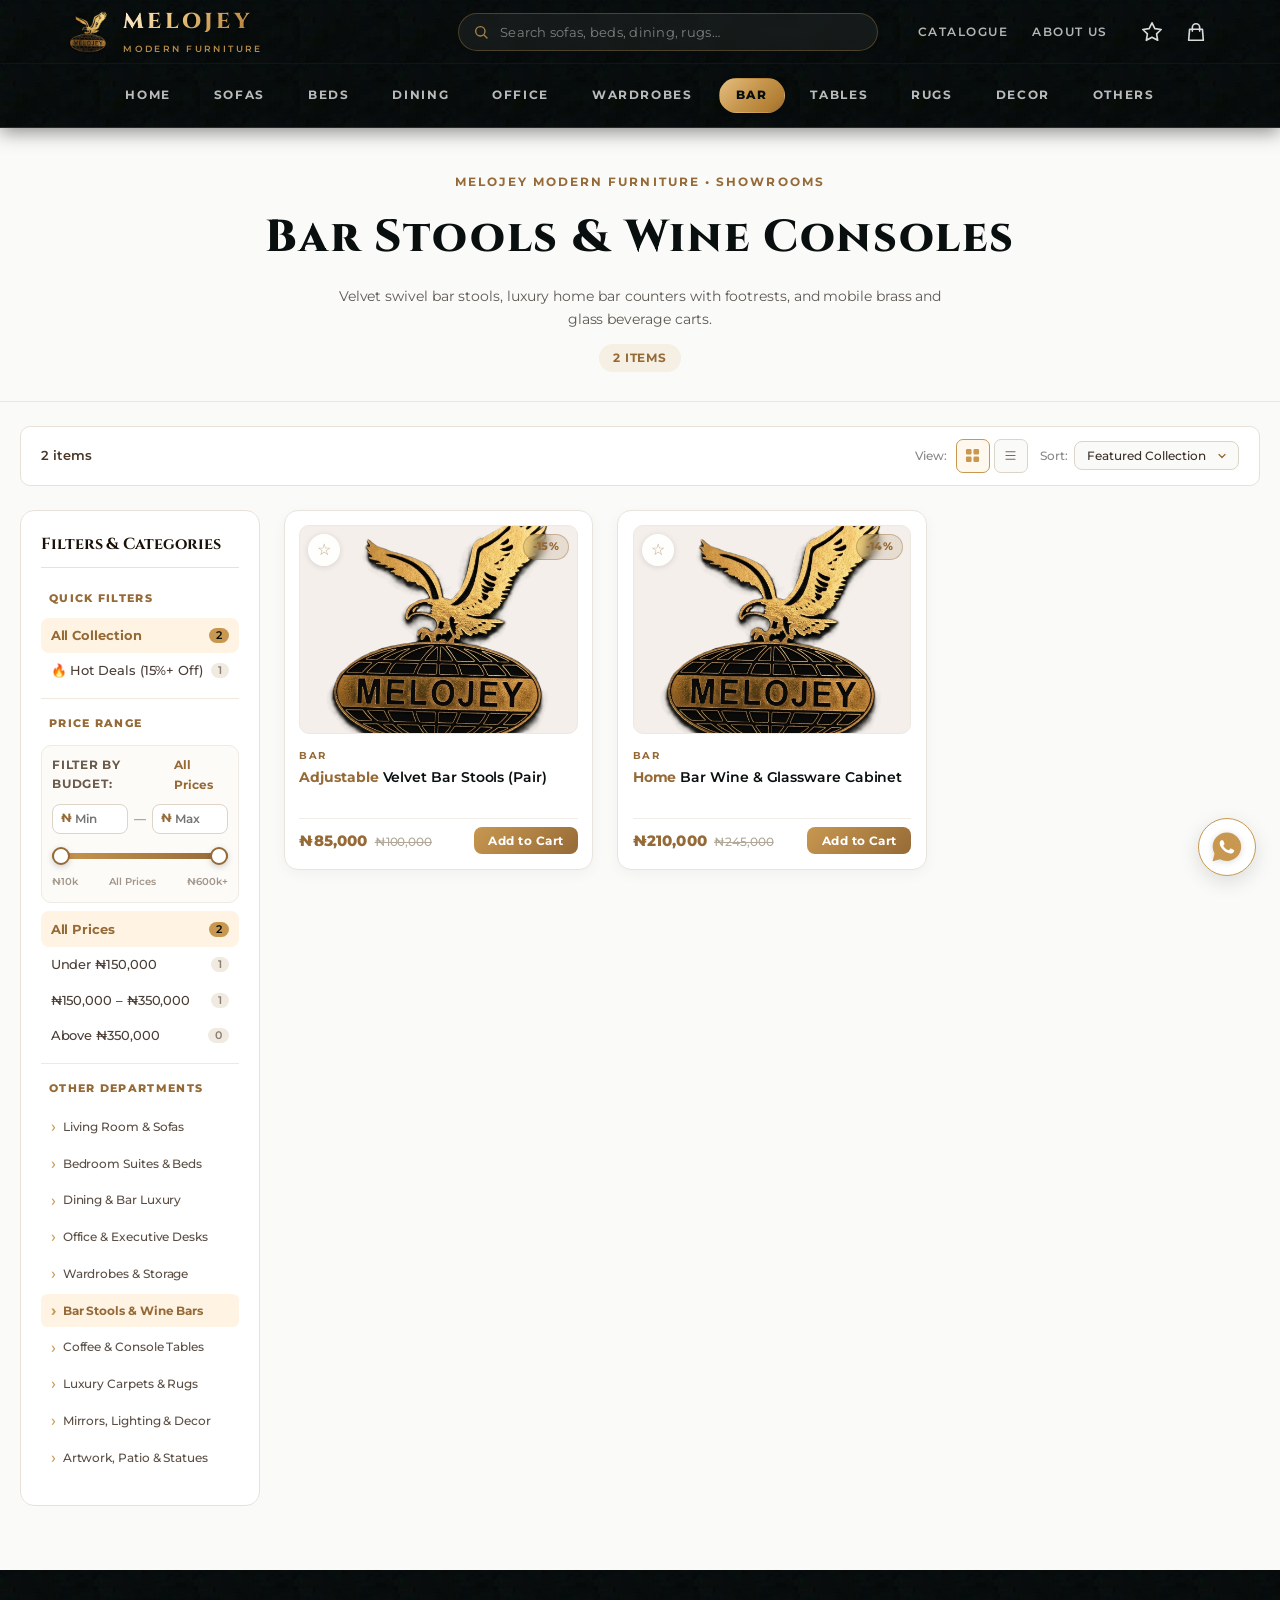
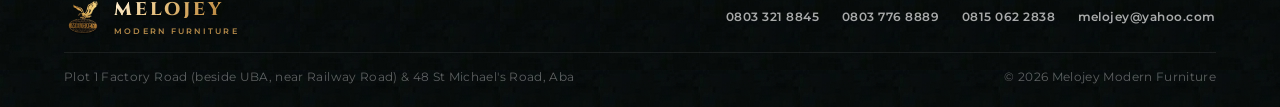
==== commit 627947d7: "Fix modal Add to Cart and implement interactive multi-angle image gallery with left/right arrows" ====
--- a/categories/bar.html
+++ b/categories/bar.html
@@ -205,7 +205,15 @@
   <div class="modal">
     <button class="modal-close-btn" id="modal-close" aria-label="Close dialog" type="button">✕</button>
     <div class="modal-img-col">
+      <button class="modal-gallery-arrow modal-prev-btn" id="modal-prev-btn" aria-label="Previous angle" type="button">
+        <svg viewBox="0 0 24 24" fill="none" stroke="currentColor" stroke-width="2.5" stroke-linecap="round" stroke-linejoin="round"><polyline points="15 18 9 12 15 6"></polyline></svg>
+      </button>
       <img class="modal-img" id="modal-img" src="" alt="" />
+      <button class="modal-gallery-arrow modal-next-btn" id="modal-next-btn" aria-label="Next angle" type="button">
+        <svg viewBox="0 0 24 24" fill="none" stroke="currentColor" stroke-width="2.5" stroke-linecap="round" stroke-linejoin="round"><polyline points="9 18 15 12 9 6"></polyline></svg>
+      </button>
+      <span class="modal-gallery-counter" id="modal-gallery-counter">1 / 3</span>
+      <div class="modal-gallery-dots" id="modal-gallery-dots"></div>
       <span class="modal-discount-tag" id="modal-discount-tag"></span>
     </div>
     <div class="modal-body">
@@ -261,10 +269,10 @@
   </div>
 </footer>
 
-<script src="../data/products.js"></script>
-<script src="../assets/js/cart.js"></script>
-<script src="../assets/js/wishlist.js"></script>
-<script src="../assets/js/category.js"></script>
+<script src="../data/products.js?v=2.2"></script>
+<script src="../assets/js/cart.js?v=2.2"></script>
+<script src="../assets/js/wishlist.js?v=2.2"></script>
+<script src="../assets/js/category.js?v=2.2"></script>
 <script>
   if ('serviceWorker' in navigator) {
     window.addEventListener('load', function() {
--- a/assets/css/style.css
+++ b/assets/css/style.css
@@ -178,7 +178,8 @@
       display: flex;
       gap: 1.5rem;
       list-style: none;
-      margin-left: auto;
+      margin-left: 0;
+      align-items: center;
     }
 
     .nav-links a {
@@ -594,8 +595,10 @@
       line-clamp: 2;
       -webkit-box-orient: vertical;
       overflow: hidden;
-      min-height: 2.3rem;
-      margin-bottom: 0.6rem;
+      text-overflow: ellipsis;
+      min-height: 2.4rem;
+      max-height: 2.4rem;
+      margin-bottom: 0.5rem;
     }
 
     .recent-highlight,
@@ -1026,6 +1029,117 @@
       height: 100%;
       object-fit: cover;
       display: block;
+      transition: opacity 0.22s ease, transform 0.22s ease;
+    }
+
+    .modal-img.changing {
+      opacity: 0.15;
+      transform: scale(0.97);
+    }
+
+    /* Modal Gallery Left & Right Navigation Arrows */
+    .modal-gallery-arrow {
+      position: absolute;
+      top: 50%;
+      transform: translateY(-50%);
+      width: 38px;
+      height: 38px;
+      border-radius: 50%;
+      background: rgba(255, 255, 255, 0.92);
+      border: 1.5px solid rgba(200, 152, 80, 0.45);
+      color: #3D2D1E;
+      display: flex;
+      align-items: center;
+      justify-content: center;
+      cursor: pointer;
+      z-index: 10;
+      box-shadow: 0 4px 14px rgba(0, 0, 0, 0.15);
+      transition: all 0.2s cubic-bezier(0.16, 1, 0.3, 1);
+      padding: 0;
+      line-height: 1;
+      backdrop-filter: blur(8px);
+      -webkit-backdrop-filter: blur(8px);
+      outline: none;
+    }
+
+    .modal-gallery-arrow:hover {
+      background: #C89850;
+      color: #FFFFFF;
+      border-color: #966A37;
+      transform: translateY(-50%) scale(1.12);
+      box-shadow: 0 6px 18px rgba(200, 152, 80, 0.4);
+    }
+
+    .modal-gallery-arrow:active {
+      transform: translateY(-50%) scale(0.94);
+    }
+
+    .modal-prev-btn {
+      left: 12px;
+    }
+
+    .modal-next-btn {
+      right: 12px;
+    }
+
+    .modal-gallery-arrow svg {
+      width: 20px;
+      height: 20px;
+      stroke: currentColor;
+    }
+
+    /* Angle Counter Badge */
+    .modal-gallery-counter {
+      position: absolute;
+      top: 14px;
+      right: 14px;
+      background: rgba(15, 10, 5, 0.72);
+      color: #FFFDF8;
+      font-family: 'Montserrat', sans-serif;
+      font-size: 0.68rem;
+      font-weight: 700;
+      letter-spacing: 0.08em;
+      padding: 3px 9px;
+      border-radius: 999px;
+      backdrop-filter: blur(6px);
+      z-index: 5;
+      border: 1px solid rgba(255, 255, 255, 0.18);
+    }
+
+    /* Gallery Indicator Dots */
+    .modal-gallery-dots {
+      position: absolute;
+      bottom: 14px;
+      left: 50%;
+      transform: translateX(-50%);
+      display: flex;
+      align-items: center;
+      gap: 7px;
+      z-index: 10;
+      padding: 4px 10px;
+      background: rgba(0, 0, 0, 0.45);
+      border-radius: 999px;
+      backdrop-filter: blur(6px);
+    }
+
+    .modal-dot {
+      width: 7px;
+      height: 7px;
+      border-radius: 50%;
+      background: rgba(255, 255, 255, 0.55);
+      cursor: pointer;
+      transition: all 0.25s ease;
+    }
+
+    .modal-dot:hover {
+      background: rgba(255, 255, 255, 0.95);
+      transform: scale(1.2);
+    }
+
+    .modal-dot.active {
+      background: #C89850;
+      width: 20px;
+      border-radius: 999px;
     }
 
     .modal-discount-tag {
@@ -1183,6 +1297,197 @@
       color: #1A1209;
       min-width: 32px;
       text-align: center;
+    }
+
+    /* Modal Cart Active State */
+    .modal-cart-active-wrap {
+      width: 100%;
+      display: flex;
+      align-items: center;
+      justify-content: space-between;
+      gap: 0.85rem;
+      flex-wrap: wrap;
+      background: #FDFBF8;
+      border: 1.5px solid #C89850;
+      border-radius: 12px;
+      padding: 0.65rem 0.9rem;
+      animation: modalCartPopIn 0.25s cubic-bezier(0.16, 1, 0.3, 1);
+      box-shadow: 0 4px 14px rgba(0, 0, 0, 0.04);
+    }
+
+    @keyframes modalCartPopIn {
+      from { transform: scale(0.96); opacity: 0; }
+      to { transform: scale(1); opacity: 1; }
+    }
+
+    .modal-qty-stepper {
+      display: inline-flex;
+      align-items: center;
+      gap: 0.75rem;
+      background: #FFFFFF;
+      border: 1px solid #E8E2D8;
+      border-radius: 999px;
+      padding: 3px 6px;
+    }
+
+    .modal-qty-btn {
+      width: 32px;
+      height: 32px;
+      border-radius: 50%;
+      background: #966A37;
+      color: #FFFFFF;
+      border: none;
+      font-size: 1.15rem;
+      font-weight: 700;
+      display: flex;
+      align-items: center;
+      justify-content: center;
+      cursor: pointer;
+      line-height: 1;
+      padding: 0;
+      transition: background 0.15s, transform 0.1s;
+    }
+
+    .modal-qty-btn:hover {
+      background: #7A5328;
+      transform: scale(1.08);
+    }
+
+    .modal-qty-btn:active {
+      transform: scale(0.92);
+    }
+
+    .modal-qty-num {
+      font-family: 'Montserrat', sans-serif;
+      font-size: 1rem;
+      font-weight: 800;
+      color: #1A1209;
+      min-width: 24px;
+      text-align: center;
+    }
+
+    .modal-cart-status {
+      display: flex;
+      align-items: center;
+      gap: 0.4rem;
+    }
+
+    .modal-cart-status-badge {
+      font-family: 'Montserrat', sans-serif;
+      font-size: 0.78rem;
+      font-weight: 700;
+      color: #27AE60;
+      letter-spacing: 0.02em;
+    }
+
+    .modal-view-cart-link {
+      font-family: 'Montserrat', sans-serif;
+      font-size: 0.78rem;
+      font-weight: 700;
+      color: #FFFFFF;
+      background: linear-gradient(135deg, #C89850 0%, #966A37 100%);
+      padding: 0.45rem 0.95rem;
+      border-radius: 8px;
+      text-decoration: none;
+      letter-spacing: 0.04em;
+      transition: transform 0.15s, box-shadow 0.15s;
+      white-space: nowrap;
+      margin-left: auto;
+      display: inline-flex;
+      align-items: center;
+      gap: 4px;
+    }
+
+    .modal-view-cart-link:hover {
+      transform: translateY(-1px);
+      box-shadow: 0 4px 12px rgba(200, 152, 80, 0.3);
+    }
+
+    /* Cart Toast Notification */
+    .cart-toast {
+      position: fixed;
+      top: 24px;
+      right: 24px;
+      z-index: 99999;
+      background: #090E0F;
+      color: #FFFFFF;
+      padding: 0.85rem 1.25rem;
+      border-radius: 12px;
+      border: 1px solid rgba(200, 152, 80, 0.45);
+      box-shadow: 0 12px 36px rgba(0, 0, 0, 0.45);
+      transform: translateY(-80px);
+      opacity: 0;
+      visibility: hidden;
+      transition: all 0.3s cubic-bezier(0.16, 1, 0.3, 1);
+      max-width: 90vw;
+    }
+
+    .cart-toast.show {
+      transform: translateY(0);
+      opacity: 1;
+      visibility: visible;
+    }
+
+    .cart-toast-body {
+      display: flex;
+      align-items: center;
+      gap: 0.9rem;
+    }
+
+    .cart-toast-check {
+      width: 28px;
+      height: 28px;
+      border-radius: 50%;
+      background: #C89850;
+      color: #FFF;
+      display: flex;
+      align-items: center;
+      justify-content: center;
+      font-weight: 800;
+      font-size: 0.9rem;
+      flex-shrink: 0;
+    }
+
+    .cart-toast-info {
+      display: flex;
+      flex-direction: column;
+    }
+
+    .cart-toast-title {
+      font-family: 'Cinzel', serif;
+      font-size: 0.85rem;
+      font-weight: 700;
+      color: #C89850;
+      letter-spacing: 0.05em;
+    }
+
+    .cart-toast-name {
+      font-family: 'Montserrat', sans-serif;
+      font-size: 0.76rem;
+      color: rgba(255, 255, 255, 0.85);
+      max-width: 220px;
+      white-space: nowrap;
+      overflow: hidden;
+      text-overflow: ellipsis;
+    }
+
+    .cart-toast-link {
+      margin-left: 0.5rem;
+      font-family: 'Montserrat', sans-serif;
+      font-size: 0.74rem;
+      font-weight: 700;
+      color: #FFFFFF;
+      background: rgba(200, 152, 80, 0.35);
+      border: 1px solid rgba(200, 152, 80, 0.6);
+      padding: 0.35rem 0.75rem;
+      border-radius: 8px;
+      text-decoration: none;
+      white-space: nowrap;
+      transition: background 0.15s;
+    }
+
+    .cart-toast-link:hover {
+      background: #C89850;
     }
 
     .modal-order-options {
@@ -1353,7 +1658,48 @@
       .hero-visual { display: none !important; }
       .about-strip { grid-template-columns: 1fr; gap: 2rem; }
       .nav-links { display: none; }
-      .product-grid { grid-template-columns: repeat(auto-fill, minmax(150px, 1fr)); gap: 1rem; }
+      .product-grid { grid-template-columns: repeat(auto-fill, minmax(150px, 1fr)); gap: 0.85rem; }
+      .product-card {
+        min-height: auto;
+        padding: 0.65rem;
+        border-radius: 12px;
+      }
+      .card-img-wrap {
+        margin-bottom: 0.45rem;
+        border-radius: 8px;
+      }
+      .card-cat {
+        font-size: 0.58rem;
+        margin-bottom: 0.2rem;
+      }
+      .card-name {
+        font-size: 0.78rem;
+        line-height: 1.25;
+        display: -webkit-box;
+        -webkit-line-clamp: 2;
+        line-clamp: 2;
+        -webkit-box-orient: vertical;
+        overflow: hidden;
+        text-overflow: ellipsis;
+        min-height: 2.05rem;
+        max-height: 2.05rem;
+        margin-bottom: 0.35rem;
+      }
+      .card-footer {
+        padding-top: 0.35rem;
+        gap: 0.35rem;
+      }
+      .card-price {
+        font-size: 0.86rem;
+      }
+      .card-price-original {
+        font-size: 0.66rem;
+      }
+      .btn-add-cart,
+      .btn-order {
+        font-size: 0.68rem;
+        padding: 0.28rem 0.6rem;
+      }
       .footer-row { flex-direction: column; align-items: flex-start; }
       .footer-bottom { flex-direction: column; }
     }
--- a/assets/css/showcase.css
+++ b/assets/css/showcase.css
@@ -24,10 +24,11 @@
   display: flex;
   align-items: center;
   justify-content: center;
-  flex: 1;
+  flex: 0 1 420px;
   max-width: 460px;
   min-width: 180px;
-  margin: 0 1.2rem;
+  margin-left: auto;
+  margin-right: 1.5rem;
   position: relative;
 }
 
--- a/assets/css/shop.css
+++ b/assets/css/shop.css
@@ -633,16 +633,16 @@
 .product-grid.list-view {
   display: flex;
   flex-direction: column;
+  gap: 1rem;
+}
+
+.product-grid.list-view .product-card {
+  display: flex;
+  flex-direction: row;
+  align-items: center;
   gap: 1.15rem;
-}
-
-.product-grid.list-view .product-card {
-  display: flex;
-  flex-direction: row;
-  align-items: stretch;
-  gap: 1.25rem;
-  padding: 0.95rem;
-  min-height: 160px;
+  padding: 0.85rem;
+  min-height: auto;
   border-radius: 14px;
   background: #FFFFFF;
   border: 1px solid #E8E4DC;
@@ -657,9 +657,9 @@
 }
 
 .product-grid.list-view .card-img-wrap {
-  width: 200px;
-  min-width: 200px;
-  height: 150px;
+  width: 140px;
+  min-width: 140px;
+  height: 125px;
   border-radius: 10px;
   overflow: hidden;
   position: relative;
@@ -667,6 +667,7 @@
   border: 1px solid #EDE8E0;
   margin-bottom: 0;
   aspect-ratio: auto;
+  flex-shrink: 0;
 }
 
 .product-grid.list-view .card-img-wrap .card-img,
@@ -682,56 +683,122 @@
   flex: 1;
   display: flex;
   flex-direction: column;
-  justify-content: space-between;
-  padding: 0.2rem 0 0;
-}
-
+  justify-content: center;
+  gap: 0.2rem;
+  padding: 0;
+  min-width: 0;
+}
+
+/* Line 1: Category */
+.product-grid.list-view .card-cat {
+  font-size: 0.64rem;
+  line-height: 1.2;
+  margin-bottom: 0.1rem;
+}
+
+/* Line 2: Title */
 .product-grid.list-view .card-name {
-  font-size: 0.92rem;
+  font-size: 0.88rem;
+  line-height: 1.3;
+  margin-bottom: 0.2rem;
   min-height: auto;
-  margin-bottom: 0.35rem;
-}
-
-.product-grid.list-view .card-desc {
+  max-height: 2.6em;
   display: -webkit-box;
   -webkit-line-clamp: 2;
   line-clamp: 2;
   -webkit-box-orient: vertical;
   overflow: hidden;
-  font-family: 'Montserrat', sans-serif;
-  font-size: 0.78rem;
-  color: #7A6E62;
-  margin: 0.2rem 0 0.5rem;
-  line-height: 1.5;
-}
-
+  text-overflow: ellipsis;
+}
+
+/* Remove description in list view */
+.product-grid.list-view .card-desc {
+  display: none !important;
+}
+
+/* Line 3 (Price) & Line 4 (Add to Cart) stacked */
 .product-grid.list-view .card-footer {
-  margin-top: auto;
-  padding-top: 0.5rem;
-  border-top: 1px solid #F0ECE6;
+  display: flex;
+  flex-direction: column;
+  align-items: flex-start;
+  gap: 0.35rem;
+  margin-top: 0.1rem;
+  padding-top: 0;
+  border-top: none;
+}
+
+.product-grid.list-view .card-price-group {
+  margin-bottom: 0;
+  line-height: 1.2;
+}
+
+.product-grid.list-view .btn-add-cart {
+  width: auto;
+  align-self: flex-start;
+  padding: 0.3rem 0.8rem;
+  font-size: 0.72rem;
+}
+
+.product-grid.list-view .qty-stepper {
+  width: auto;
+  align-self: flex-start;
 }
 
 @media (max-width: 640px) {
+  .product-grid.list-view {
+    gap: 0.75rem;
+  }
   .product-grid.list-view .product-card {
-    gap: 0.85rem;
-    padding: 0.75rem;
-    min-height: 120px;
+    gap: 0.75rem;
+    padding: 0.6rem;
+    min-height: auto;
+    align-items: center;
   }
   .product-grid.list-view .card-img-wrap {
-    width: 110px;
-    min-width: 110px;
-    height: 110px;
+    width: 95px;
+    min-width: 95px;
+    height: 95px;
+    border-radius: 8px;
+  }
+  .product-grid.list-view .card-body {
+    gap: 0.15rem;
+  }
+  .product-grid.list-view .card-cat {
+    font-size: 0.58rem;
+    margin-bottom: 0.05rem;
   }
   .product-grid.list-view .card-name {
-    font-size: 0.8rem;
-    min-height: auto;
-    margin-bottom: 0.2rem;
-  }
-  .product-grid.list-view .card-desc {
-    display: none;
+    font-size: 0.78rem;
+    line-height: 1.25;
+    margin-bottom: 0.1rem;
+    max-height: 2.5em;
+  }
+  .product-grid.list-view .card-footer {
+    gap: 0.25rem;
+    margin-top: 0.05rem;
   }
   .product-grid.list-view .card-price {
+    font-size: 0.82rem;
+  }
+  .product-grid.list-view .card-price-original {
+    font-size: 0.64rem;
+  }
+  .product-grid.list-view .btn-add-cart {
+    font-size: 0.66rem;
+    padding: 0.24rem 0.6rem;
+  }
+  .product-grid.list-view .qty-stepper {
+    height: 28px;
+    padding: 0.15rem 0.3rem;
+  }
+  .product-grid.list-view .qty-btn {
+    width: 24px;
+    height: 24px;
     font-size: 0.85rem;
+  }
+  .product-grid.list-view .qty-num {
+    font-size: 0.75rem;
+    padding: 0 0.35rem;
   }
 }
 
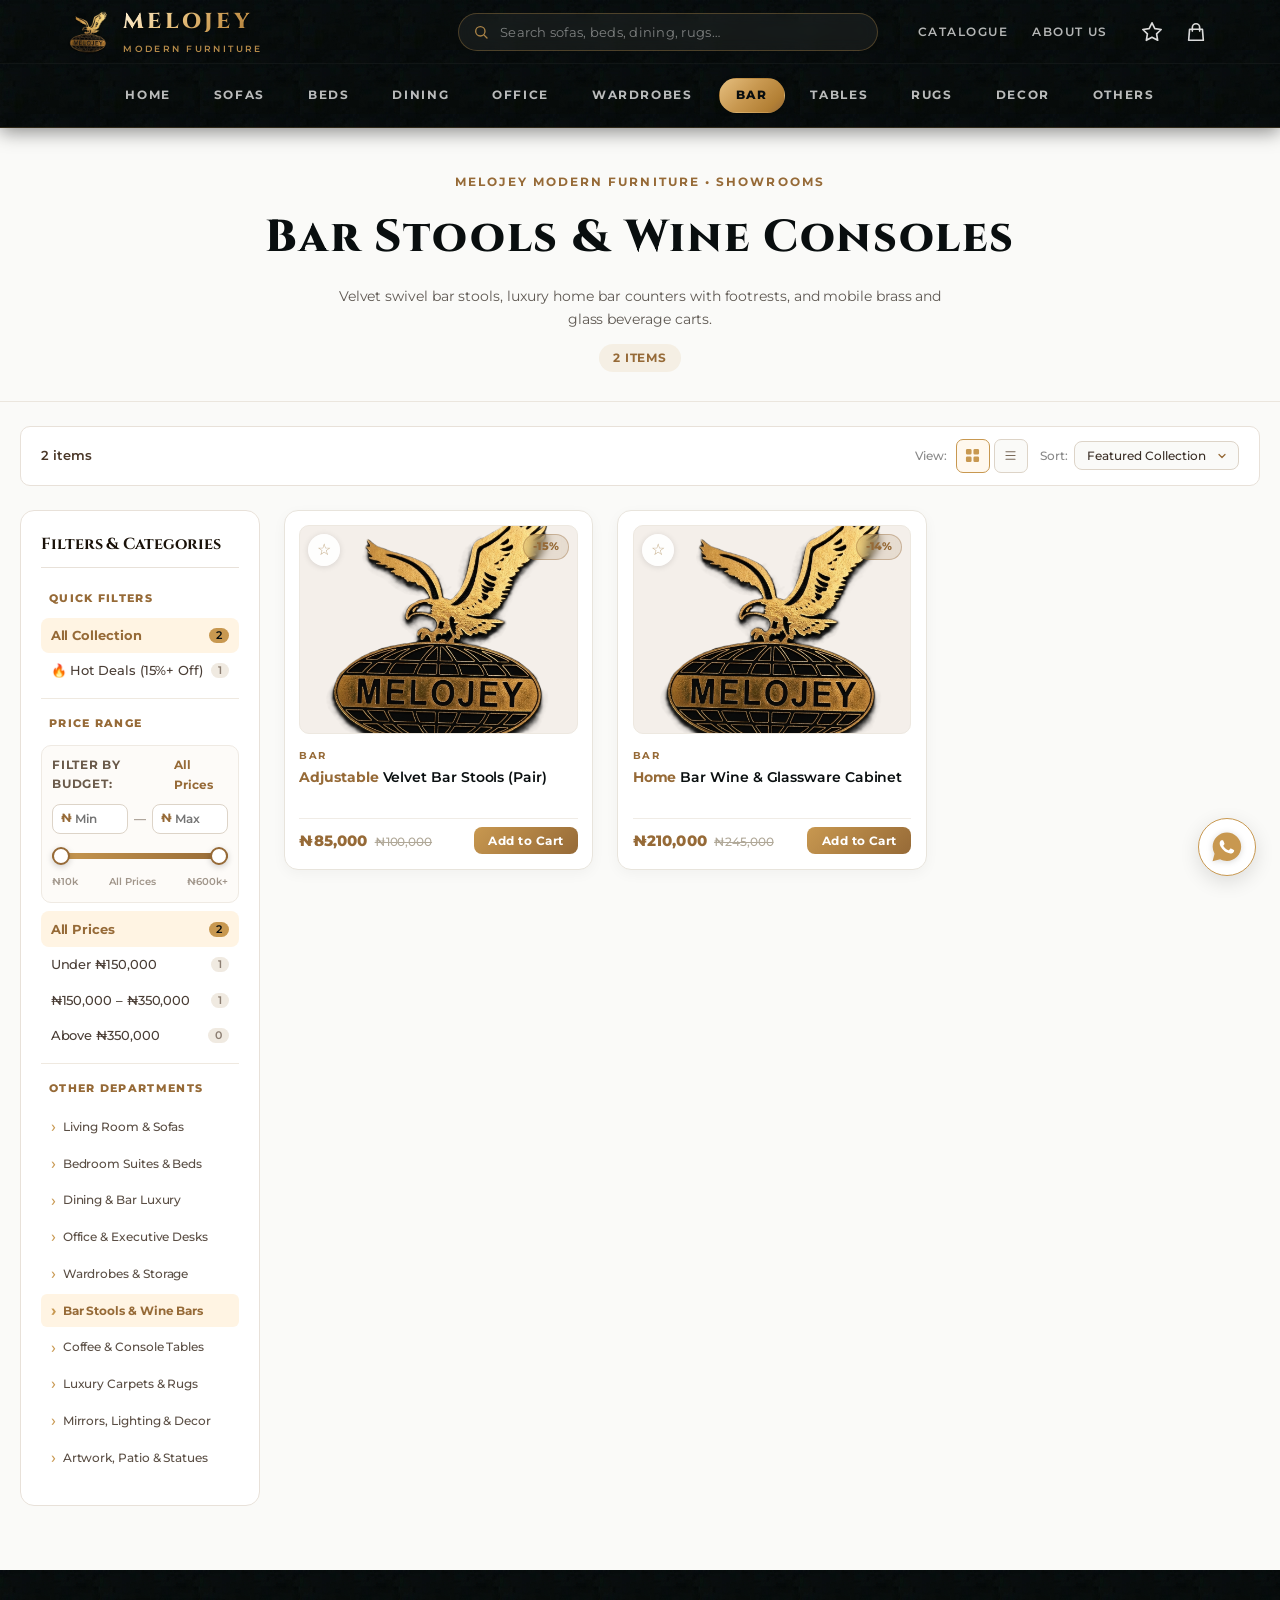
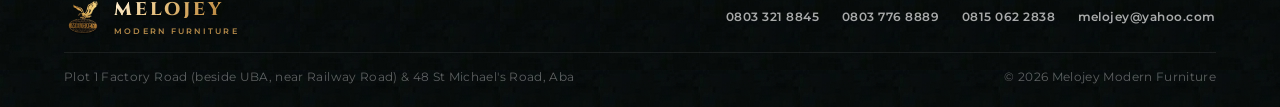
==== commit a656c330: "Make order summary always visible and sticky when scrolling down on desktop and mobile" ====
--- a/categories/bar.html
+++ b/categories/bar.html
@@ -15,9 +15,9 @@
   <link rel="preconnect" href="https://fonts.googleapis.com" />
   <link rel="preconnect" href="https://fonts.gstatic.com" crossorigin />
   <link href="https://fonts.googleapis.com/css2?family=Cinzel:wght@500;600;700;800;900&family=Montserrat:wght@300;400;500;600;700;800&display=swap" rel="stylesheet" />
-  <link rel="stylesheet" href="../assets/css/style.css" />
-  <link rel="stylesheet" href="../assets/css/showcase.css" />
-  <link rel="stylesheet" href="../assets/css/shop.css" />
+  <link rel="stylesheet" href="../assets/css/style.css?v=2.5" />
+  <link rel="stylesheet" href="../assets/css/showcase.css?v=2.5" />
+  <link rel="stylesheet" href="../assets/css/shop.css?v=2.5" />
 </head>
 <body data-page-category="BAR">
 
@@ -269,10 +269,10 @@
   </div>
 </footer>
 
-<script src="../data/products.js?v=2.2"></script>
-<script src="../assets/js/cart.js?v=2.2"></script>
-<script src="../assets/js/wishlist.js?v=2.2"></script>
-<script src="../assets/js/category.js?v=2.2"></script>
+<script src="../data/products.js?v=2.5"></script>
+<script src="../assets/js/cart.js?v=2.5"></script>
+<script src="../assets/js/wishlist.js?v=2.5"></script>
+<script src="../assets/js/category.js?v=2.5"></script>
 <script>
   if ('serviceWorker' in navigator) {
     window.addEventListener('load', function() {
--- a/assets/css/style.css
+++ b/assets/css/style.css
@@ -1299,45 +1299,37 @@
       text-align: center;
     }
 
-    /* Modal Cart Active State */
+    /* Simple, Sleek Modal Stepper (Same 44px footprint as Add to Cart button) */
+    .modal-cart-simple-stepper,
     .modal-cart-active-wrap {
       width: 100%;
+      height: 44px;
       display: flex;
       align-items: center;
       justify-content: space-between;
-      gap: 0.85rem;
-      flex-wrap: wrap;
+      padding: 0 8px;
       background: #FDFBF8;
       border: 1.5px solid #C89850;
-      border-radius: 12px;
-      padding: 0.65rem 0.9rem;
-      animation: modalCartPopIn 0.25s cubic-bezier(0.16, 1, 0.3, 1);
-      box-shadow: 0 4px 14px rgba(0, 0, 0, 0.04);
+      border-radius: 10px;
+      box-sizing: border-box;
+      box-shadow: 0 2px 8px rgba(0, 0, 0, 0.04);
+      animation: modalCartPopIn 0.2s cubic-bezier(0.16, 1, 0.3, 1);
     }
 
     @keyframes modalCartPopIn {
-      from { transform: scale(0.96); opacity: 0; }
+      from { transform: scale(0.98); opacity: 0; }
       to { transform: scale(1); opacity: 1; }
     }
 
-    .modal-qty-stepper {
-      display: inline-flex;
-      align-items: center;
-      gap: 0.75rem;
-      background: #FFFFFF;
-      border: 1px solid #E8E2D8;
-      border-radius: 999px;
-      padding: 3px 6px;
-    }
-
+    .modal-step-btn,
     .modal-qty-btn {
       width: 32px;
       height: 32px;
-      border-radius: 50%;
+      border-radius: 8px;
       background: #966A37;
       color: #FFFFFF;
       border: none;
-      font-size: 1.15rem;
+      font-size: 1.2rem;
       font-weight: 700;
       display: flex;
       align-items: center;
@@ -1346,61 +1338,46 @@
       line-height: 1;
       padding: 0;
       transition: background 0.15s, transform 0.1s;
-    }
-
+      flex-shrink: 0;
+    }
+
+    .modal-step-btn:hover,
     .modal-qty-btn:hover {
       background: #7A5328;
-      transform: scale(1.08);
-    }
-
+      transform: scale(1.06);
+    }
+
+    .modal-step-btn:active,
     .modal-qty-btn:active {
       transform: scale(0.92);
     }
 
+    .modal-step-info,
+    .modal-qty-stepper {
+      display: flex;
+      align-items: center;
+      gap: 6px;
+      font-family: 'Montserrat', sans-serif;
+      font-size: 0.88rem;
+      font-weight: 700;
+      color: #1A1209;
+      user-select: none;
+    }
+
+    .modal-step-num,
     .modal-qty-num {
       font-family: 'Montserrat', sans-serif;
-      font-size: 1rem;
       font-weight: 800;
-      color: #1A1209;
-      min-width: 24px;
+      color: #966A37;
+      font-size: 1.05rem;
+      min-width: 20px;
       text-align: center;
     }
 
-    .modal-cart-status {
-      display: flex;
-      align-items: center;
-      gap: 0.4rem;
-    }
-
-    .modal-cart-status-badge {
-      font-family: 'Montserrat', sans-serif;
-      font-size: 0.78rem;
-      font-weight: 700;
-      color: #27AE60;
-      letter-spacing: 0.02em;
-    }
-
-    .modal-view-cart-link {
-      font-family: 'Montserrat', sans-serif;
-      font-size: 0.78rem;
-      font-weight: 700;
-      color: #FFFFFF;
-      background: linear-gradient(135deg, #C89850 0%, #966A37 100%);
-      padding: 0.45rem 0.95rem;
-      border-radius: 8px;
-      text-decoration: none;
-      letter-spacing: 0.04em;
-      transition: transform 0.15s, box-shadow 0.15s;
-      white-space: nowrap;
-      margin-left: auto;
-      display: inline-flex;
-      align-items: center;
-      gap: 4px;
-    }
-
-    .modal-view-cart-link:hover {
-      transform: translateY(-1px);
-      box-shadow: 0 4px 12px rgba(200, 152, 80, 0.3);
+    /* Hide legacy bulky sub-elements if present */
+    .modal-cart-active-wrap .modal-cart-status,
+    .modal-cart-active-wrap .modal-view-cart-link {
+      display: none !important;
     }
 
     /* Cart Toast Notification */
@@ -1704,6 +1681,15 @@
       .footer-bottom { flex-direction: column; }
     }
 
+    /* Cart Order Summary Sticky Box */
+    .cart-summary-box {
+      position: sticky;
+      top: 122px;
+      z-index: 50;
+      max-height: calc(100vh - 134px);
+      overflow-y: auto;
+    }
+
     @media (prefers-reduced-motion: reduce) {
       *, *::before, *::after { animation: none !important; transition: none !important; }
     }
--- a/assets/css/shop.css
+++ b/assets/css/shop.css
@@ -1186,3 +1186,64 @@
   .sort-label { display: none; }
   .view-toggle-label { display: none; }
 }
+
+/* Modal Stepper Styling in shop.css */
+.modal-cart-simple-stepper,
+.modal-cart-active-wrap {
+  width: 100% !important;
+  height: 44px !important;
+  display: flex !important;
+  align-items: center !important;
+  justify-content: space-between !important;
+  padding: 0 8px !important;
+  background: #FDFBF8 !important;
+  border: 1.5px solid #C89850 !important;
+  border-radius: 10px !important;
+  box-sizing: border-box !important;
+  box-shadow: 0 2px 8px rgba(0, 0, 0, 0.04) !important;
+}
+
+.modal-step-btn,
+.modal-qty-btn {
+  width: 32px !important;
+  height: 32px !important;
+  border-radius: 8px !important;
+  background: #966A37 !important;
+  color: #FFFFFF !important;
+  border: none !important;
+  font-size: 1.2rem !important;
+  font-weight: 700 !important;
+  display: flex !important;
+  align-items: center !important;
+  justify-content: center !important;
+  cursor: pointer !important;
+  line-height: 1 !important;
+  padding: 0 !important;
+  flex-shrink: 0 !important;
+}
+
+.modal-step-info,
+.modal-qty-stepper {
+  display: flex !important;
+  align-items: center !important;
+  gap: 6px !important;
+  font-family: 'Montserrat', sans-serif !important;
+  font-size: 0.88rem !important;
+  font-weight: 700 !important;
+  color: #1A1209 !important;
+}
+
+.modal-step-num,
+.modal-qty-num {
+  font-family: 'Montserrat', sans-serif !important;
+  font-weight: 800 !important;
+  color: #966A37 !important;
+  font-size: 1.05rem !important;
+  min-width: 20px !important;
+  text-align: center !important;
+}
+
+.modal-cart-active-wrap .modal-cart-status,
+.modal-cart-active-wrap .modal-view-cart-link {
+  display: none !important;
+}
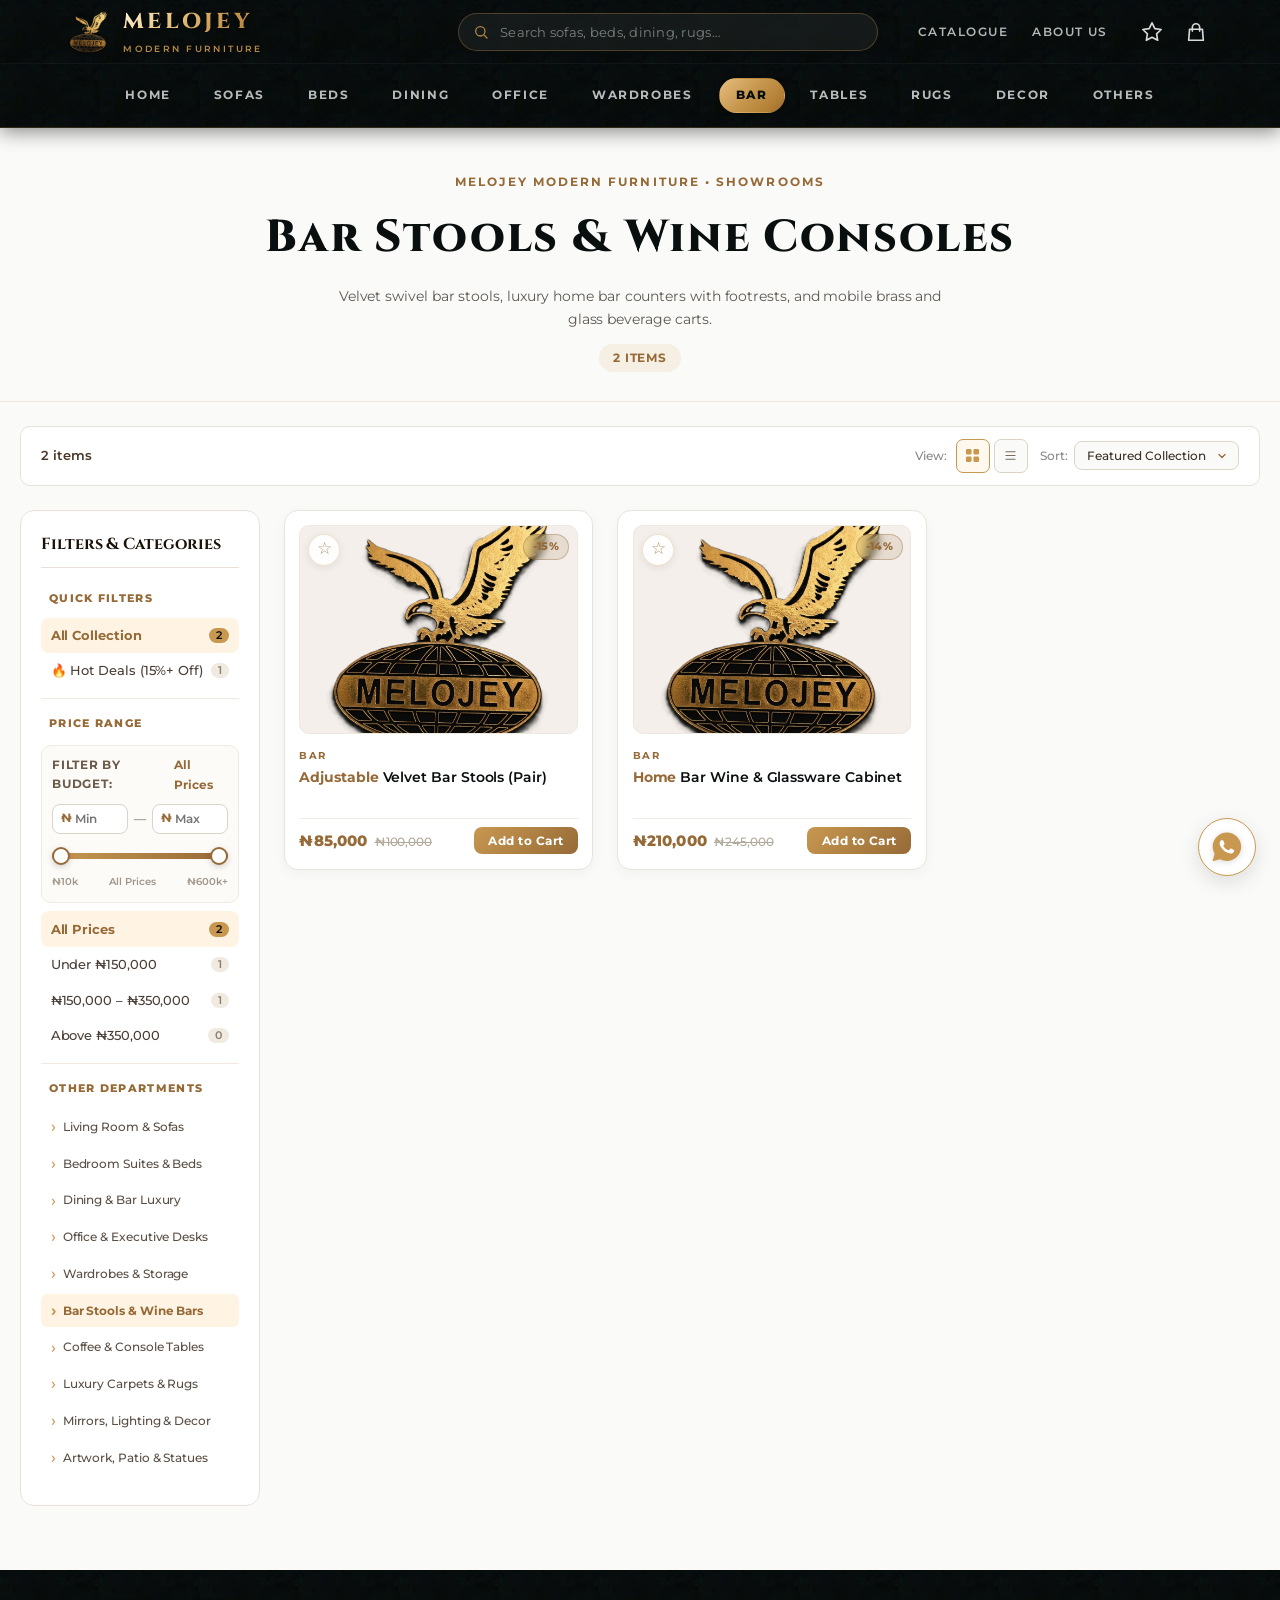
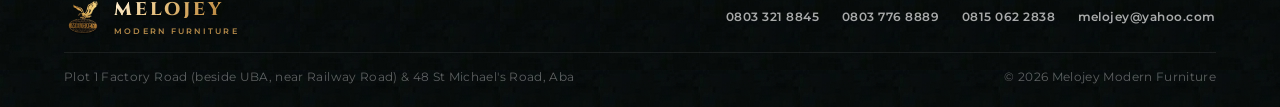
==== commit f5212b84: "Scroll active category tab into view on mobile (inline:nearest)" ====
--- a/categories/bar.html
+++ b/categories/bar.html
@@ -272,7 +272,7 @@
 <script src="../data/products.js?v=2.5"></script>
 <script src="../assets/js/cart.js?v=2.5"></script>
 <script src="../assets/js/wishlist.js?v=2.5"></script>
-<script src="../assets/js/category.js?v=2.5"></script>
+<script src="../assets/js/category.js?v=2.6"></script>
 <script>
   if ('serviceWorker' in navigator) {
     window.addEventListener('load', function() {
--- a/assets/css/style.css
+++ b/assets/css/style.css
@@ -26,7 +26,27 @@
       --gap:                 1.5rem;
     }
 
-    *, *::before, *::after { box-sizing: border-box; margin: 0; padding: 0; }
+    *, *::before, *::after {
+      box-sizing: border-box;
+      margin: 0;
+      padding: 0;
+      -webkit-tap-highlight-color: transparent;
+    }
+
+    button, a, input, select, textarea, [role="button"] {
+      -webkit-tap-highlight-color: transparent;
+    }
+
+    /* Remove native WebKit search cancel/clear button (small blue 'x' on mobile) */
+    input[type="search"]::-webkit-search-cancel-button,
+    input[type="search"]::-webkit-search-decoration,
+    input[type="search"]::-webkit-search-results-button,
+    input[type="search"]::-webkit-search-results-decoration {
+      -webkit-appearance: none !important;
+      appearance: none !important;
+      display: none !important;
+      margin: 0 !important;
+    }
 
     /* ═══════════════════════════════════════════
        CUSTOM LUXURY SCROLLBARS
@@ -180,6 +200,7 @@
       list-style: none;
       margin-left: 0;
       align-items: center;
+      white-space: nowrap;
     }
 
     .nav-links a {
@@ -191,6 +212,7 @@
       letter-spacing: 0.12em;
       text-transform: uppercase;
       transition: color 0.18s;
+      white-space: nowrap;
     }
 
     .nav-links a:hover { color: var(--gold); }
@@ -538,33 +560,53 @@
       top: 8px;
       left: 8px;
       right: auto;
-      width: 30px;
-      height: 30px;
-      background: rgba(255, 255, 255, 0.88);
+      width: 32px;
+      height: 32px;
+      background: rgba(255, 255, 255, 0.92);
       border: 1px solid rgba(200, 152, 80, 0.3);
       border-radius: 50%;
       display: flex;
       align-items: center;
       justify-content: center;
-      font-size: 1rem;
-      color: #966A37;
+      font-size: 1.05rem;
+      color: #B5976D;
       cursor: pointer;
       z-index: 3;
-      transition: transform 0.15s, background 0.15s, color 0.15s;
+      transition: transform 0.2s cubic-bezier(.34, 1.56, .64, 1), background 0.2s ease, color 0.2s ease, border-color 0.2s ease, box-shadow 0.2s ease;
       line-height: 1;
       padding: 0;
-    }
-
-    .card-wishlist-btn:hover {
-      background: #C89850;
-      color: #FFFFFF;
-      transform: scale(1.1);
-    }
-
+      outline: none !important;
+      -webkit-tap-highlight-color: transparent !important;
+      user-select: none !important;
+      -webkit-user-select: none !important;
+      -webkit-touch-callout: none !important;
+      box-shadow: 0 2px 6px rgba(0, 0, 0, 0.08);
+    }
+
+    @media (hover: hover) and (pointer: fine) {
+      .card-wishlist-btn:hover {
+        border-color: #C89850;
+        color: #C89850;
+        background: #FFFFFF;
+        transform: scale(1.12);
+      }
+    }
+
+    .card-wishlist-btn.wishlisted,
     .card-wishlist-btn.active {
-      background: #C89850;
-      color: #FFFFFF;
-      border-color: #966A37;
+      background: #FFF5E4 !important;
+      color: #C89850 !important;
+      border: 1.5px solid #C89850 !important;
+      box-shadow: 0 2px 10px rgba(200, 152, 80, 0.35);
+    }
+
+    @media (hover: hover) and (pointer: fine) {
+      .card-wishlist-btn.wishlisted:hover,
+      .card-wishlist-btn.active:hover {
+        transform: scale(1.15);
+        color: #C89850 !important;
+        background: #FFF1D6 !important;
+      }
     }
 
     .card-body {
@@ -696,24 +738,44 @@
     @keyframes spin { to { transform: rotate(360deg); } }
 
     /* ═══════════════════════════════════════════
-       ABOUT STRIP
+       ABOUT & FOOTER UNIFIED CLOSING SECTION
+       Fills the remaining screen viewport below the sticky navbars
+       so clicking "About Us" fits the full screen cleanly.
     ═══════════════════════════════════════════ */
-    .about-strip {
+    .about-footer-wrap,
+    #about {
       background: var(--dark-texture);
       color: #fff;
-      padding: 56px 5%;
+      min-height: calc(100vh - 118px);
+      min-height: calc(100dvh - 118px);
+      scroll-margin-top: 118px;
+      display: flex;
+      flex-direction: column;
+      justify-content: space-between;
+      width: 100%;
+      box-sizing: border-box;
+      position: relative;
+    }
+
+    .about-strip {
+      flex: 1 1 auto;
       display: grid;
-      grid-template-columns: 1fr 1fr;
+      grid-template-columns: 1.15fr 0.85fr;
       gap: 3.5rem;
       align-items: center;
+      padding: 3.5rem 5% 2rem;
+      max-width: 1380px;
+      margin: 0 auto;
+      width: 100%;
+      box-sizing: border-box;
     }
 
     .about-strip h2 {
       font-family: 'Cinzel', 'Times New Roman', serif;
-      font-size: 2.1rem;
+      font-size: clamp(1.85rem, 3vw, 2.5rem);
       font-weight: 800;
       margin-bottom: 1rem;
-      line-height: 1.25;
+      line-height: 1.22;
       letter-spacing: 0.03em;
     }
 
@@ -727,22 +789,26 @@
     .about-strip p {
       font-family: 'Montserrat', sans-serif;
       color: rgba(255,255,255,0.72);
-      font-size: 0.88rem;
+      font-size: clamp(0.85rem, 1.05vw, 0.95rem);
       font-weight: 400;
       line-height: 1.85;
+      max-width: 620px;
     }
 
     .about-stats {
       display: grid;
       grid-template-columns: 1fr 1fr;
-      gap: 1.5rem;
-    }
-
-    .stat { border-left: 3px solid var(--gold); padding-left: 1rem; }
+      gap: 2rem 1.75rem;
+    }
+
+    .stat { 
+      border-left: 3px solid var(--gold); 
+      padding-left: 1.15rem; 
+    }
 
     .stat-num {
       font-family: 'Cinzel', 'Times New Roman', serif;
-      font-size: 2.1rem;
+      font-size: clamp(1.9rem, 2.8vw, 2.5rem);
       font-weight: 800;
       color: var(--gold);
       line-height: 1;
@@ -755,7 +821,17 @@
       letter-spacing: 0.08em;
       text-transform: uppercase;
       color: rgba(255,255,255,0.6);
-      margin-top: 0.35rem;
+      margin-top: 0.4rem;
+    }
+
+    /* Scoped footer inside about-footer-wrap (on homepage) */
+    .about-footer-wrap footer {
+      flex-shrink: 0;
+      background: transparent;
+      border-top: 1px solid rgba(255, 255, 255, 0.08);
+      padding: 1.35rem 5% 1.15rem;
+      margin-top: auto;
+      box-sizing: border-box;
     }
 
     /* ═══════════════════════════════════════════
@@ -765,7 +841,7 @@
       position: fixed;
       bottom: 24px;
       right: 24px;
-      z-index: 200;
+      z-index: 999;
     }
 
     .wa-float {
@@ -777,8 +853,12 @@
       display: flex;
       align-items: center;
       justify-content: center;
-      outline: none;
+      outline: none !important;
       cursor: pointer;
+      user-select: none !important;
+      -webkit-user-select: none !important;
+      -webkit-touch-callout: none !important;
+      -webkit-tap-highlight-color: transparent !important;
       box-shadow: 0 6px 20px rgba(0, 0, 0, 0.12);
       transition: transform 0.2s cubic-bezier(0.16, 1, 0.3, 1), box-shadow 0.2s, border-color 0.2s;
     }
@@ -787,6 +867,11 @@
       border-color: #966A37;
       transform: scale(1.08) translateY(-3px);
       box-shadow: 0 10px 24px rgba(0, 0, 0, 0.16);
+    }
+
+    .wa-float:focus,
+    .wa-float:active {
+      outline: none !important;
     }
 
     .wa-float svg {
@@ -794,6 +879,7 @@
       height: 34px;
       display: block;
       filter: drop-shadow(0 1px 3px rgba(0, 0, 0, 0.15));
+      pointer-events: none;
     }
 
     .wa-float svg path:nth-of-type(1),
@@ -819,6 +905,10 @@
       display: none;
       flex-direction: column;
       gap: 10px;
+      user-select: none;
+      -webkit-user-select: none;
+      -webkit-touch-callout: none;
+      -webkit-tap-highlight-color: transparent !important;
     }
 
     .wa-float-menu.open {
@@ -834,6 +924,8 @@
     .wa-float-menu-header {
       padding-bottom: 8px;
       border-bottom: 1px solid #EFEAE3;
+      user-select: none;
+      -webkit-user-select: none;
     }
 
     .wa-float-menu-title {
@@ -844,6 +936,8 @@
       letter-spacing: 0.06em;
       color: #1A1209;
       text-transform: uppercase;
+      user-select: none;
+      -webkit-user-select: none;
     }
 
     .wa-float-menu-sub {
@@ -855,6 +949,8 @@
       letter-spacing: 0.08em;
       text-transform: uppercase;
       margin-top: 2px;
+      user-select: none;
+      -webkit-user-select: none;
     }
 
     .wa-float-menu-item {
@@ -867,6 +963,11 @@
       border-radius: 10px;
       text-decoration: none;
       transition: background 0.16s, transform 0.16s, border-color 0.16s;
+      outline: none !important;
+      -webkit-tap-highlight-color: transparent !important;
+      user-select: none !important;
+      -webkit-user-select: none !important;
+      -webkit-touch-callout: none !important;
     }
 
     .wa-float-menu-item:hover {
@@ -1386,17 +1487,20 @@
       top: 24px;
       right: 24px;
       z-index: 99999;
-      background: #090E0F;
+      background: rgba(9, 14, 15, 0.96);
+      backdrop-filter: blur(12px);
+      -webkit-backdrop-filter: blur(12px);
       color: #FFFFFF;
-      padding: 0.85rem 1.25rem;
+      padding: 0.8rem 1.15rem;
       border-radius: 12px;
-      border: 1px solid rgba(200, 152, 80, 0.45);
-      box-shadow: 0 12px 36px rgba(0, 0, 0, 0.45);
+      border: 1px solid rgba(200, 152, 80, 0.5);
+      box-shadow: 0 12px 36px rgba(0, 0, 0, 0.5);
       transform: translateY(-80px);
       opacity: 0;
       visibility: hidden;
-      transition: all 0.3s cubic-bezier(0.16, 1, 0.3, 1);
-      max-width: 90vw;
+      transition: transform 0.3s cubic-bezier(0.16, 1, 0.3, 1), opacity 0.3s ease, visibility 0.3s ease;
+      max-width: 440px;
+      box-sizing: border-box;
     }
 
     .cart-toast.show {
@@ -1408,7 +1512,9 @@
     .cart-toast-body {
       display: flex;
       align-items: center;
-      gap: 0.9rem;
+      gap: 0.85rem;
+      width: 100%;
+      min-width: 0;
     }
 
     .cart-toast-check {
@@ -1428,43 +1534,74 @@
     .cart-toast-info {
       display: flex;
       flex-direction: column;
+      min-width: 0;
+      flex: 1 1 auto;
+      overflow: hidden;
     }
 
     .cart-toast-title {
       font-family: 'Cinzel', serif;
-      font-size: 0.85rem;
+      font-size: 0.82rem;
       font-weight: 700;
       color: #C89850;
       letter-spacing: 0.05em;
-    }
-
-    .cart-toast-name {
-      font-family: 'Montserrat', sans-serif;
-      font-size: 0.76rem;
-      color: rgba(255, 255, 255, 0.85);
-      max-width: 220px;
       white-space: nowrap;
       overflow: hidden;
       text-overflow: ellipsis;
+      line-height: 1.25;
+    }
+
+    .cart-toast-name {
+      font-family: 'Montserrat', sans-serif;
+      font-size: 0.76rem;
+      color: rgba(255, 255, 255, 0.88);
+      width: 100%;
+      min-width: 0;
+      white-space: nowrap;
+      overflow: hidden;
+      text-overflow: ellipsis;
+      display: block;
+      line-height: 1.35;
+      margin-top: 0.1rem;
     }
 
     .cart-toast-link {
-      margin-left: 0.5rem;
+      flex-shrink: 0;
+      margin-left: auto;
       font-family: 'Montserrat', sans-serif;
       font-size: 0.74rem;
       font-weight: 700;
       color: #FFFFFF;
       background: rgba(200, 152, 80, 0.35);
       border: 1px solid rgba(200, 152, 80, 0.6);
-      padding: 0.35rem 0.75rem;
+      padding: 0.4rem 0.75rem;
       border-radius: 8px;
       text-decoration: none;
       white-space: nowrap;
-      transition: background 0.15s;
+      transition: background 0.15s, border-color 0.15s;
     }
 
     .cart-toast-link:hover {
       background: #C89850;
+      border-color: #C89850;
+    }
+
+    @media (max-width: 600px) {
+      .cart-toast {
+        top: 14px;
+        left: 14px;
+        right: 14px;
+        max-width: none;
+        width: auto;
+        padding: 0.75rem 0.9rem;
+      }
+      .cart-toast-body {
+        gap: 0.7rem;
+      }
+      .cart-toast-link {
+        padding: 0.35rem 0.65rem;
+        font-size: 0.72rem;
+      }
     }
 
     .modal-order-options {
@@ -1627,13 +1764,47 @@
     /* ═══════════════════════════════════════════
        RESPONSIVE
     ═══════════════════════════════════════════ */
-    @media (max-width: 768px) {
+    @media (max-width: 820px) {
       /* Hero wrap: release the fullscreen lock — size to content on mobile */
       .hero-fullscreen-wrap { min-height: unset; height: auto; }
       /* Hero: single column, no enforced min-height, comfortable padding */
       .hero { grid-template-columns: 1fr; min-height: auto; padding: 2rem 5% 2.5rem; }
       .hero-visual { display: none !important; }
-      .about-strip { grid-template-columns: 1fr; gap: 2rem; }
+      .about-footer-wrap,
+      #about {
+        min-height: calc(100vh - 108px);
+        min-height: calc(100dvh - 108px);
+        scroll-margin-top: 108px;
+      }
+      .about-strip {
+        grid-template-columns: 1fr;
+        gap: 1.65rem;
+        padding: 2rem 5% 1.25rem;
+      }
+      .about-strip h2 {
+        font-size: 1.85rem;
+        margin-bottom: 0.75rem;
+      }
+      .about-strip p {
+        font-size: 0.85rem;
+        line-height: 1.7;
+      }
+      .about-stats {
+        gap: 1.25rem 1rem;
+      }
+      .stat {
+        padding-left: 0.85rem;
+      }
+      .stat-num {
+        font-size: 1.85rem;
+      }
+      .stat-label {
+        font-size: 0.66rem;
+        margin-top: 0.25rem;
+      }
+      .about-footer-wrap footer {
+        padding: 1.15rem 5% 1rem;
+      }
       .nav-links { display: none; }
       .product-grid { grid-template-columns: repeat(auto-fill, minmax(150px, 1fr)); gap: 0.85rem; }
       .product-card {
@@ -1690,6 +1861,44 @@
       overflow-y: auto;
     }
 
+    @media (max-width: 480px) {
+      .about-footer-wrap,
+      #about {
+        min-height: calc(100vh - 108px);
+        min-height: calc(100dvh - 108px);
+        scroll-margin-top: 108px;
+      }
+      .about-strip {
+        padding: 1.25rem 4% 0.75rem;
+        gap: 1.1rem;
+      }
+      .about-strip h2 {
+        font-size: 1.45rem;
+        margin-bottom: 0.45rem;
+        line-height: 1.2;
+      }
+      .about-strip p {
+        font-size: 0.76rem;
+        line-height: 1.55;
+      }
+      .about-stats {
+        gap: 0.85rem 0.65rem;
+      }
+      .stat {
+        padding-left: 0.65rem;
+      }
+      .stat-num {
+        font-size: 1.45rem;
+      }
+      .stat-label {
+        font-size: 0.58rem;
+        margin-top: 0.15rem;
+      }
+      .about-footer-wrap footer {
+        padding: 0.85rem 4% 0.75rem;
+      }
+    }
+
     @media (prefers-reduced-motion: reduce) {
       *, *::before, *::after { animation: none !important; transition: none !important; }
     }
--- a/assets/css/showcase.css
+++ b/assets/css/showcase.css
@@ -45,7 +45,11 @@
   padding: 0.35rem;
   transition: transform 0.2s ease, opacity 0.2s ease;
   flex-shrink: 0;
-  outline: none;
+  outline: none !important;
+  -webkit-tap-highlight-color: transparent !important;
+  user-select: none !important;
+  -webkit-user-select: none !important;
+  -webkit-touch-callout: none !important;
 }
 
 .nav-search-toggle-btn:hover {
@@ -56,10 +60,17 @@
   opacity: 0.95;
 }
 
+.nav-search-toggle-btn:focus,
+.nav-search-toggle-btn:active {
+  outline: none !important;
+  background: transparent !important;
+}
+
 .nav-search-toggle-btn svg {
   width: 22px;
   height: 22px;
   display: block;
+  pointer-events: none;
 }
 
 /* Search Input Box Wrapper */
@@ -99,9 +110,23 @@
   font-weight: 500;
   color: #FFFFFF;
   letter-spacing: 0.02em;
-  outline: none;
+  outline: none !important;
+  -webkit-appearance: none;
+  appearance: none;
+  -webkit-tap-highlight-color: transparent;
   transition: all 0.25s cubic-bezier(0.16, 1, 0.3, 1);
   backdrop-filter: blur(8px);
+}
+
+/* Remove small blue native WebKit search cancel/clear button on mobile browsers */
+#search-input::-webkit-search-cancel-button,
+#search-input::-webkit-search-decoration,
+#search-input::-webkit-search-results-button,
+#search-input::-webkit-search-results-decoration {
+  -webkit-appearance: none !important;
+  appearance: none !important;
+  display: none !important;
+  margin: 0 !important;
 }
 
 #search-input::placeholder {
@@ -113,6 +138,7 @@
   background: rgba(0, 0, 0, 0.75);
   border-color: var(--gold);
   box-shadow: 0 2px 8px rgba(0, 0, 0, 0.25);
+  outline: none !important;
 }
 
 #search-input:focus ~ .nav-search-icon,
@@ -139,12 +165,22 @@
   justify-content: center;
   transition: all 0.18s ease;
   z-index: 2;
+  outline: none !important;
+  -webkit-tap-highlight-color: transparent !important;
+  user-select: none !important;
+  -webkit-user-select: none !important;
+  -webkit-touch-callout: none !important;
 }
 
 .nav-search-clear:hover {
   background: rgba(200, 152, 80, 0.35);
   color: var(--gold);
   transform: scale(1.1);
+}
+
+.nav-search-clear:focus,
+.nav-search-clear:active {
+  outline: none !important;
 }
 
 .nav-search-clear.show {
@@ -167,6 +203,16 @@
   white-space: nowrap;
   transition: color 0.18s, transform 0.18s;
   flex-shrink: 0;
+  outline: none !important;
+  -webkit-tap-highlight-color: transparent !important;
+  user-select: none !important;
+  -webkit-user-select: none !important;
+  -webkit-touch-callout: none !important;
+}
+
+.nav-search-close-mobile:focus,
+.nav-search-close-mobile:active {
+  outline: none !important;
 }
 
 .nav-search-close-mobile:hover {
@@ -384,7 +430,7 @@
 
 @media (min-width: 900px) {
   .category-nav-scroll {
-    justify-content: center; /* Perfectly centers on desktop */
+    justify-content: safe center; /* Safe center ensures centered on wide screens, scrollable on narrow */
   }
 }
 
@@ -434,10 +480,20 @@
    Replaces the collection grid with the Vendor Hub cards
    in the clean off-white / light theme of the site!
 ═══════════════════════════════════════════ */
-.home-showcase-section {
-  padding: 2.5rem 5% 4rem;
+.home-showcase-section,
+#catalogue {
+  padding: 1.75rem 5% 4rem;
   background: var(--bg); /* Off-white #FAFAF8 */
   color: var(--black);
+  scroll-margin-top: 120px;
+}
+
+@media (max-width: 860px) {
+  .home-showcase-section,
+  #catalogue {
+    padding-top: 1.25rem;
+    scroll-margin-top: 110px;
+  }
 }
 
 /* 4-Column Grid on Desktop */
@@ -888,23 +944,90 @@
   }
 }
 
-@media (max-width: 768px) {
+@media (max-width: 1150px) {
+  nav {
+    padding: 0 3%;
+    gap: 0.75rem;
+  }
+  .nav-search-container {
+    flex: 0 1 270px;
+    max-width: 290px;
+    margin-right: 0.75rem;
+  }
+  #search-input {
+    height: 38px;
+    font-size: 0.82rem;
+    padding-left: 2.2rem;
+  }
+  .nav-search-icon {
+    width: 15px;
+    height: 15px;
+    left: 0.75rem;
+  }
+  .nav-links {
+    gap: 1.15rem;
+  }
+  .nav-links a {
+    font-size: 0.74rem;
+    letter-spacing: 0.08em;
+  }
+  .nav-logo {
+    gap: 0.55rem;
+  }
+  .nav-brand {
+    font-size: 1.15rem;
+  }
+  .nav-sub {
+    font-size: 0.5rem;
+  }
+  .logo-badge {
+    width: 40px;
+    height: 40px;
+  }
+
+  /* Compact Category Navigation Bar so all 11 categories fit cleanly without clipping */
+  .category-nav-bar {
+    padding: 0.4rem 0.75rem;
+  }
+  .category-nav-scroll {
+    gap: 0.35rem;
+    padding: 0.1rem 0.25rem;
+  }
+  .cat-tab {
+    font-size: 0.68rem;
+    padding: 0.36rem 0.68rem;
+    letter-spacing: 0.08em;
+  }
+}
+
+@media (max-width: 820px) {
   nav {
     height: 64px;
     padding: 0 4%;
     position: sticky;
     top: 0;
+    gap: 0.25rem;
   }
 
   .nav-search-container {
     flex: initial;
-    margin: 0 0.5rem;
+    margin-left: auto;
+    margin-right: 0;
     min-width: auto;
   }
 
-  /* Show the mobile search icon button (pure icon, no circle background) */
+  /* Show the mobile search icon button (pure icon, aligned beside wishlist & cart with identical spacing) */
   .nav-search-toggle-btn {
     display: flex;
+    width: 40px;
+    height: 40px;
+    padding: 0;
+    border-radius: 50%;
+  }
+
+  .nav-icon-cluster {
+    margin-left: 0;
+    gap: 0.25rem;
   }
 
   /* Search input is initially hidden on mobile */
@@ -954,12 +1077,27 @@
     border: 1px solid rgba(200, 152, 80, 0.45);
     border-radius: 999px;
     box-shadow: inset 0 2px 4px rgba(0, 0, 0, 0.3);
+    -webkit-appearance: none !important;
+    appearance: none !important;
+    outline: none !important;
+    -webkit-tap-highlight-color: transparent !important;
+  }
+
+  .nav-search-wrap.open #search-input::-webkit-search-cancel-button,
+  .nav-search-wrap.open #search-input::-webkit-search-decoration,
+  .nav-search-wrap.open #search-input::-webkit-search-results-button,
+  .nav-search-wrap.open #search-input::-webkit-search-results-decoration {
+    -webkit-appearance: none !important;
+    appearance: none !important;
+    display: none !important;
+    margin: 0 !important;
   }
 
   .nav-search-wrap.open #search-input:focus {
     background: rgba(12, 18, 22, 0.95);
     border-color: var(--gold);
     box-shadow: inset 0 2px 4px rgba(0, 0, 0, 0.3), 0 2px 8px rgba(0, 0, 0, 0.25);
+    outline: none !important;
   }
 
   .nav-search-wrap.open .nav-search-icon {
--- a/assets/css/shop.css
+++ b/assets/css/shop.css
@@ -520,47 +520,67 @@
   width: 32px;
   height: 32px;
   border-radius: 50%;
-  background: rgba(255,255,255,0.9);
+  background: rgba(255, 255, 255, 0.92);
   backdrop-filter: blur(4px);
-  border: none;
+  border: 1px solid rgba(200, 152, 80, 0.28);
   cursor: pointer;
   display: flex;
   align-items: center;
   justify-content: center;
-  font-size: 1rem;
+  font-size: 1.05rem;
   line-height: 1;
-  color: #C0A882;
+  color: #B5976D;
   z-index: 3;
-  transition: transform 0.18s cubic-bezier(.34,1.56,.64,1), background 0.15s, color 0.15s;
-  box-shadow: 0 1px 6px rgba(0,0,0,0.12);
-}
-
-.card-wishlist-btn:hover {
-  transform: scale(1.15);
-  color: #C89850;
-}
-
-.card-wishlist-btn.wishlisted {
-  color: #C89850;
-  background: #FFF4E0;
-}
-
-.card-wishlist-btn.wishlisted:hover {
-  color: #E04040;
-  background: #FFF0F0;
-}
-
-/* Heartbeat animation when added */
-@keyframes heartbeat {
+  transition: transform 0.2s cubic-bezier(.34, 1.56, .64, 1), background 0.2s ease, color 0.2s ease, border-color 0.2s ease, box-shadow 0.2s ease;
+  box-shadow: 0 2px 8px rgba(0, 0, 0, 0.08);
+  outline: none !important;
+  -webkit-tap-highlight-color: transparent !important;
+  user-select: none !important;
+  -webkit-user-select: none !important;
+  -webkit-touch-callout: none !important;
+}
+
+@media (hover: hover) and (pointer: fine) {
+  .card-wishlist-btn:hover {
+    transform: scale(1.15);
+    color: #C89850;
+    border-color: #C89850;
+    background: #FFFFFF;
+  }
+}
+
+.card-wishlist-btn:active {
+  transform: scale(0.92);
+}
+
+.card-wishlist-btn.wishlisted,
+.card-wishlist-btn.active {
+  color: #C89850 !important;
+  background: #FFF5E4 !important;
+  border: 1.5px solid #C89850 !important;
+  box-shadow: 0 2px 10px rgba(200, 152, 80, 0.35);
+}
+
+@media (hover: hover) and (pointer: fine) {
+  .card-wishlist-btn.wishlisted:hover,
+  .card-wishlist-btn.active:hover {
+    transform: scale(1.15);
+    color: #C89850 !important;
+    background: #FFF1D6 !important;
+    border-color: #966A37 !important;
+  }
+}
+
+/* Star pop animation when toggled */
+@keyframes starPop {
   0%   { transform: scale(1); }
-  30%  { transform: scale(1.4); }
-  60%  { transform: scale(0.95); }
-  80%  { transform: scale(1.15); }
+  35%  { transform: scale(1.38); }
+  65%  { transform: scale(0.92); }
   100% { transform: scale(1); }
 }
 
 .card-wishlist-btn.pop {
-  animation: heartbeat 0.45s ease forwards;
+  animation: starPop 0.35s cubic-bezier(0.175, 0.885, 0.32, 1.275) forwards;
 }
 
 /* ── PRODUCT CARD — ADD TO CART / STEPPER ──────────────── */
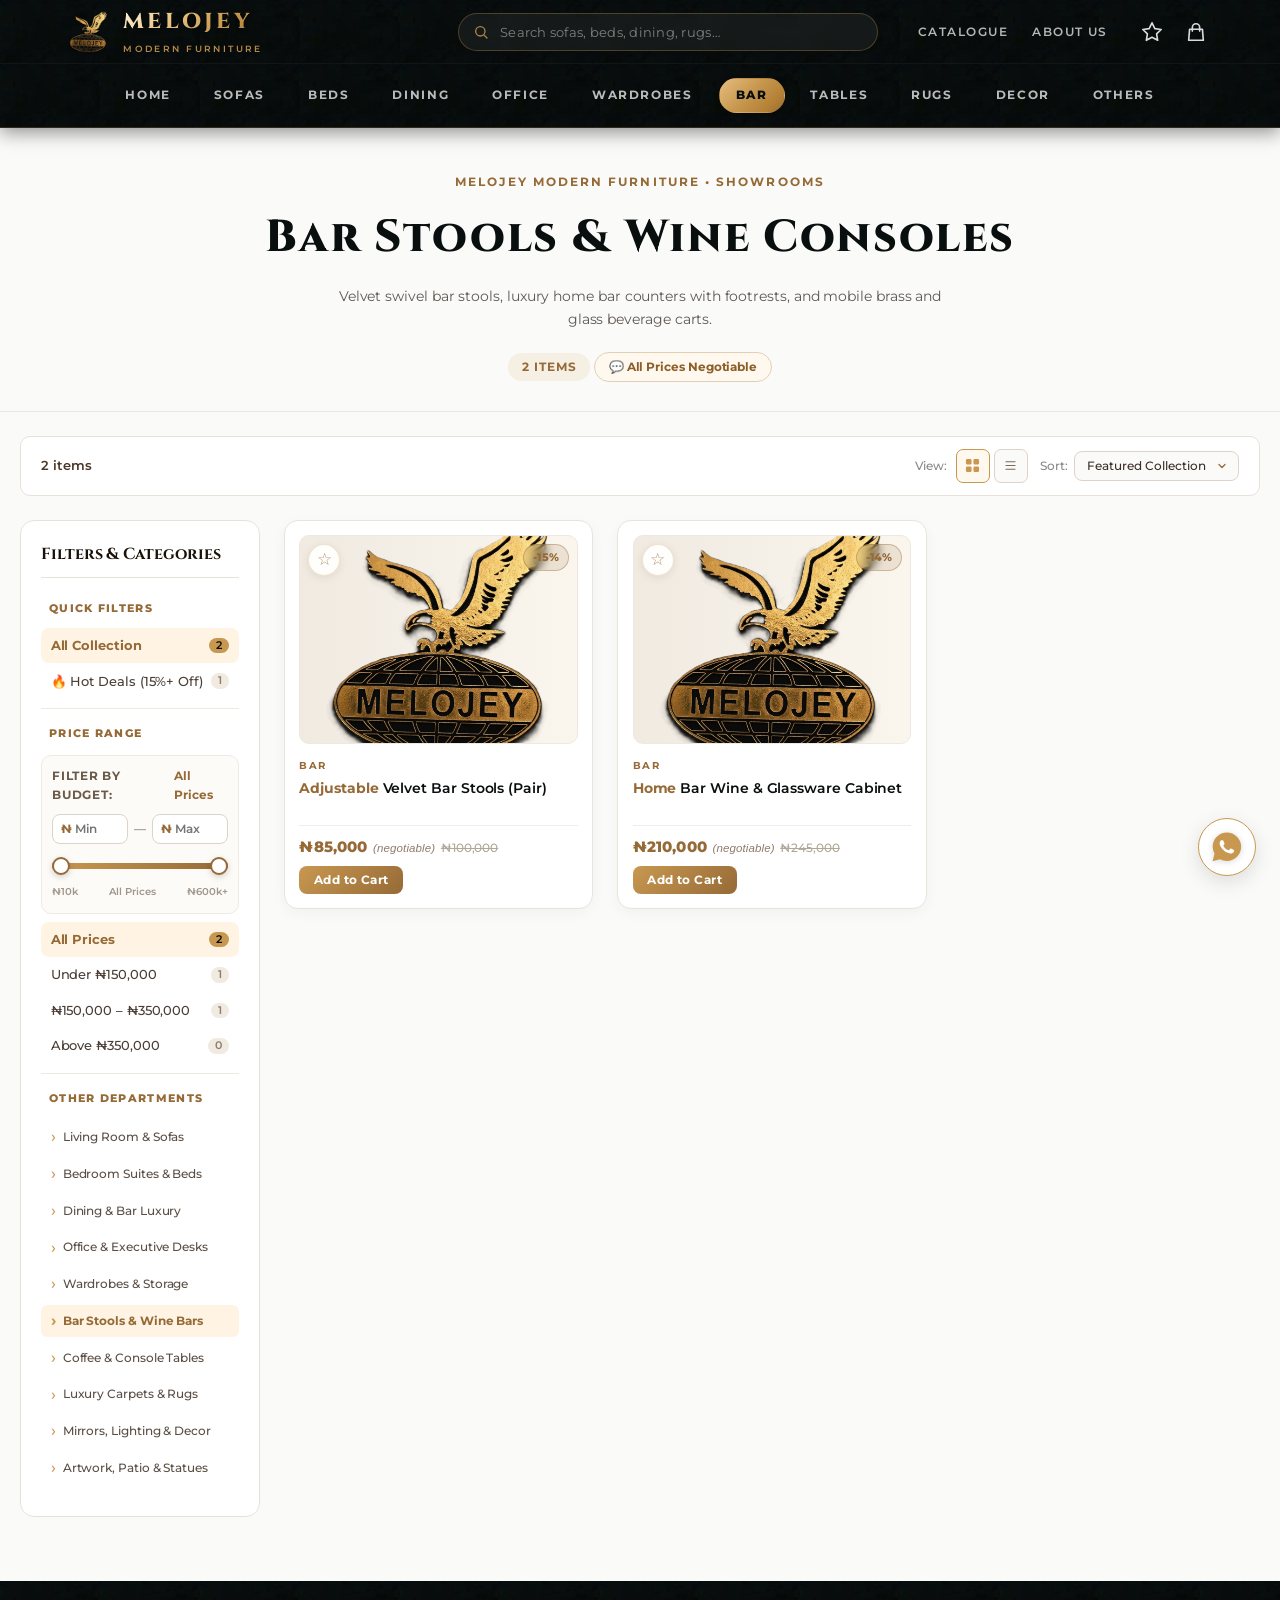
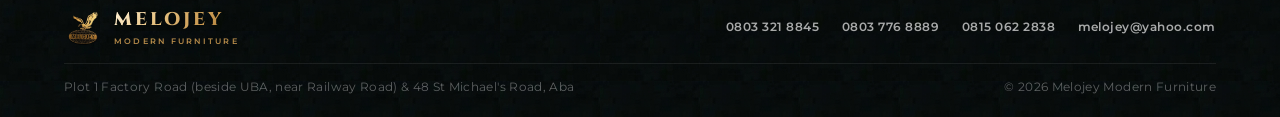
==== commit b1dad350: "Enhance product presentation: add subtle negotiable labels, dynamic spreadsheet discount calculation" ====
--- a/categories/bar.html
+++ b/categories/bar.html
@@ -17,7 +17,7 @@
   <link href="https://fonts.googleapis.com/css2?family=Cinzel:wght@500;600;700;800;900&family=Montserrat:wght@300;400;500;600;700;800&display=swap" rel="stylesheet" />
   <link rel="stylesheet" href="../assets/css/style.css?v=2.5" />
   <link rel="stylesheet" href="../assets/css/showcase.css?v=2.5" />
-  <link rel="stylesheet" href="../assets/css/shop.css?v=2.5" />
+  <link rel="stylesheet" href="../assets/css/shop.css?v=3.0" />
 </head>
 <body data-page-category="BAR">
 
@@ -101,6 +101,7 @@
   <h1>Bar Stools &amp; <span class="gold-accent">Wine Consoles</span></h1>
   <p>Velvet swivel bar stools, luxury home bar counters with footrests, and mobile brass and glass beverage carts.</p>
   <div class="cat-header-meta" id="category-product-count">Loading Collection…</div>
+  <div class="cat-negotiable-pill">💬 All Prices Negotiable</div>
 </section>
 
 <!-- ═══ PRODUCTS GRID ═════════════════════════ -->
@@ -147,7 +148,15 @@
   <!-- Shop Main Layout: Grouped Sidebar + Products Grid -->
   <div class="shop-layout">
     <aside class="shop-sidebar" id="shop-sidebar" aria-label="Filters"></aside>
-    <div class="product-grid" id="category-product-grid"></div>
+    <div class="product-grid" id="category-product-grid">
+      <!-- Initial Shimmer Skeleton Loading Grid -->
+      <div class="skeleton-card"><div class="skeleton-img-wrap skeleton-shimmer"></div><div class="skeleton-body"><div class="skeleton-tag skeleton-shimmer"></div><div class="skeleton-title skeleton-shimmer"></div><div class="skeleton-title-sub skeleton-shimmer"></div><div class="skeleton-desc skeleton-shimmer"></div><div class="skeleton-footer"><div class="skeleton-price skeleton-shimmer"></div><div class="skeleton-btn skeleton-shimmer"></div></div></div></div>
+      <div class="skeleton-card"><div class="skeleton-img-wrap skeleton-shimmer"></div><div class="skeleton-body"><div class="skeleton-tag skeleton-shimmer"></div><div class="skeleton-title skeleton-shimmer"></div><div class="skeleton-title-sub skeleton-shimmer"></div><div class="skeleton-desc skeleton-shimmer"></div><div class="skeleton-footer"><div class="skeleton-price skeleton-shimmer"></div><div class="skeleton-btn skeleton-shimmer"></div></div></div></div>
+      <div class="skeleton-card"><div class="skeleton-img-wrap skeleton-shimmer"></div><div class="skeleton-body"><div class="skeleton-tag skeleton-shimmer"></div><div class="skeleton-title skeleton-shimmer"></div><div class="skeleton-title-sub skeleton-shimmer"></div><div class="skeleton-desc skeleton-shimmer"></div><div class="skeleton-footer"><div class="skeleton-price skeleton-shimmer"></div><div class="skeleton-btn skeleton-shimmer"></div></div></div></div>
+      <div class="skeleton-card"><div class="skeleton-img-wrap skeleton-shimmer"></div><div class="skeleton-body"><div class="skeleton-tag skeleton-shimmer"></div><div class="skeleton-title skeleton-shimmer"></div><div class="skeleton-title-sub skeleton-shimmer"></div><div class="skeleton-desc skeleton-shimmer"></div><div class="skeleton-footer"><div class="skeleton-price skeleton-shimmer"></div><div class="skeleton-btn skeleton-shimmer"></div></div></div></div>
+      <div class="skeleton-card"><div class="skeleton-img-wrap skeleton-shimmer"></div><div class="skeleton-body"><div class="skeleton-tag skeleton-shimmer"></div><div class="skeleton-title skeleton-shimmer"></div><div class="skeleton-title-sub skeleton-shimmer"></div><div class="skeleton-desc skeleton-shimmer"></div><div class="skeleton-footer"><div class="skeleton-price skeleton-shimmer"></div><div class="skeleton-btn skeleton-shimmer"></div></div></div></div>
+      <div class="skeleton-card"><div class="skeleton-img-wrap skeleton-shimmer"></div><div class="skeleton-body"><div class="skeleton-tag skeleton-shimmer"></div><div class="skeleton-title skeleton-shimmer"></div><div class="skeleton-title-sub skeleton-shimmer"></div><div class="skeleton-desc skeleton-shimmer"></div><div class="skeleton-footer"><div class="skeleton-price skeleton-shimmer"></div><div class="skeleton-btn skeleton-shimmer"></div></div></div></div>
+    </div>
   </div>
   <div class="sidebar-overlay" id="sidebar-overlay"></div>
 </main>
@@ -269,10 +278,10 @@
   </div>
 </footer>
 
-<script src="../data/products.js?v=2.5"></script>
-<script src="../assets/js/cart.js?v=2.5"></script>
+<script src="../data/products.js?v=3.0"></script>
+<script src="../assets/js/cart.js?v=3.0"></script>
 <script src="../assets/js/wishlist.js?v=2.5"></script>
-<script src="../assets/js/category.js?v=2.6"></script>
+<script src="../assets/js/category.js?v=3.0"></script>
 <script>
   if ('serviceWorker' in navigator) {
     window.addEventListener('load', function() {
--- a/assets/css/style.css
+++ b/assets/css/style.css
@@ -1517,6 +1517,17 @@
       min-width: 0;
     }
 
+    .cart-toast-icon {
+      width: 32px;
+      height: 32px;
+      border-radius: 50%;
+      object-fit: contain;
+      flex-shrink: 0;
+      box-shadow: 0 2px 8px rgba(0, 0, 0, 0.45);
+      border: 1px solid rgba(200, 152, 80, 0.4);
+      background: #0A0704;
+    }
+
     .cart-toast-check {
       width: 28px;
       height: 28px;
@@ -1901,4 +1912,54 @@
 
     @media (prefers-reduced-motion: reduce) {
       *, *::before, *::after { animation: none !important; transition: none !important; }
+    }
+
+    .btn-add-cart.btn-sold-out,
+    .btn-sold-out {
+      background: #3A3A3C !important;
+      color: #A0A0A5 !important;
+      border: 1px solid #48484A !important;
+      cursor: not-allowed !important;
+      opacity: 0.85 !important;
+      transform: none !important;
+      box-shadow: none !important;
+      pointer-events: none;
+    }
+
+    .card-sold-out-badge {
+      display: none !important;
+    }
+
+    .product-card.card-sold-out .card-img {
+      opacity: 0.88;
+      filter: grayscale(10%);
+      transition: opacity 0.3s ease, filter 0.3s ease;
+    }
+
+    .card-stock-hint {
+      font-family: 'Montserrat', sans-serif;
+      font-size: 0.70rem;
+      font-weight: 600;
+      letter-spacing: 0.03em;
+      color: #966A37;
+      margin-top: 5px;
+      display: inline-flex;
+      align-items: center;
+      gap: 6px;
+    }
+
+    .stock-dot {
+      width: 6px;
+      height: 6px;
+      border-radius: 50%;
+      background-color: #C89850;
+      display: inline-block;
+      box-shadow: 0 0 5px rgba(200, 152, 80, 0.7);
+      animation: stockPulse 2s infinite ease-in-out;
+    }
+
+    @keyframes stockPulse {
+      0% { transform: scale(0.9); opacity: 0.75; }
+      50% { transform: scale(1.2); opacity: 1; box-shadow: 0 0 7px rgba(200, 152, 80, 0.95); }
+      100% { transform: scale(0.9); opacity: 0.75; }
     }
--- a/assets/css/shop.css
+++ b/assets/css/shop.css
@@ -647,6 +647,56 @@
   justify-content: center;
   border-left: 1px solid #E8D9C0;
   border-right: 1px solid #E8D9C0;
+}
+
+.btn-add-cart.btn-sold-out,
+.btn-sold-out {
+  background: #3A3A3C !important;
+  color: #A0A0A5 !important;
+  border: 1px solid #48484A !important;
+  cursor: not-allowed !important;
+  opacity: 0.85 !important;
+  transform: none !important;
+  box-shadow: none !important;
+  pointer-events: none;
+}
+
+.card-sold-out-badge {
+  display: none !important;
+}
+
+.product-card.card-sold-out .card-img {
+  opacity: 0.88;
+  filter: grayscale(10%);
+  transition: opacity 0.3s ease, filter 0.3s ease;
+}
+
+.card-stock-hint {
+  font-family: 'Montserrat', sans-serif;
+  font-size: 0.70rem;
+  font-weight: 600;
+  letter-spacing: 0.03em;
+  color: #966A37;
+  margin-top: 5px;
+  display: inline-flex;
+  align-items: center;
+  gap: 6px;
+}
+
+.stock-dot {
+  width: 6px;
+  height: 6px;
+  border-radius: 50%;
+  background-color: #C89850;
+  display: inline-block;
+  box-shadow: 0 0 5px rgba(200, 152, 80, 0.7);
+  animation: stockPulse 2s infinite ease-in-out;
+}
+
+@keyframes stockPulse {
+  0% { transform: scale(0.9); opacity: 0.75; }
+  50% { transform: scale(1.2); opacity: 1; box-shadow: 0 0 7px rgba(200, 152, 80, 0.95); }
+  100% { transform: scale(0.9); opacity: 0.75; }
 }
 
 /* ── LIST VIEW CARD LAYOUT ──────────────────────────────── */
@@ -1267,3 +1317,301 @@
 .modal-cart-active-wrap .modal-view-cart-link {
   display: none !important;
 }
+
+/* ═══════════════════════════════════════════════════════════════
+   SKELETON LOADING DESIGN SYSTEM
+═══════════════════════════════════════════════════════════════ */
+@keyframes skeletonShimmer {
+  0% {
+    background-position: -200% 0;
+  }
+  100% {
+    background-position: 200% 0;
+  }
+}
+
+.skeleton-shimmer {
+  background: linear-gradient(90deg, #F0EAE1 0%, #FAF6EE 50%, #F0EAE1 100%) !important;
+  background-size: 200% 100% !important;
+  animation: skeletonShimmer 1.5s infinite cubic-bezier(0.4, 0, 0.2, 1) !important;
+}
+
+.skeleton-card {
+  background: #FFFFFF;
+  border: 1px solid #E8E4DC;
+  border-radius: 14px;
+  padding: 0.9rem;
+  display: flex;
+  flex-direction: column;
+  box-shadow: 0 4px 14px rgba(0, 0, 0, 0.04);
+  position: relative;
+  min-height: 380px;
+  pointer-events: none;
+  user-select: none;
+}
+
+.skeleton-img-wrap {
+  width: 100%;
+  aspect-ratio: 4 / 3;
+  border-radius: 10px;
+  overflow: hidden;
+  margin-bottom: 0.75rem;
+  border: 1px solid #EDE8E0;
+}
+
+.skeleton-body {
+  display: flex;
+  flex-direction: column;
+  gap: 0.55rem;
+  flex: 1;
+}
+
+.skeleton-tag {
+  width: 65px;
+  height: 12px;
+  border-radius: 4px;
+}
+
+.skeleton-title {
+  width: 85%;
+  height: 16px;
+  border-radius: 4px;
+  margin-top: 2px;
+}
+
+.skeleton-title-sub {
+  width: 55%;
+  height: 16px;
+  border-radius: 4px;
+}
+
+.skeleton-desc {
+  width: 95%;
+  height: 11px;
+  border-radius: 4px;
+  margin-top: 4px;
+}
+
+.skeleton-footer {
+  display: flex;
+  align-items: center;
+  justify-content: space-between;
+  margin-top: auto;
+  padding-top: 0.85rem;
+}
+
+.skeleton-price {
+  width: 80px;
+  height: 22px;
+  border-radius: 6px;
+}
+
+.skeleton-btn {
+  width: 100px;
+  height: 36px;
+  border-radius: 8px;
+}
+
+/* Progressive image load transition */
+.card-img-wrap {
+  background: linear-gradient(90deg, #F0EAE1 0%, #FAF6EE 50%, #F0EAE1 100%);
+  background-size: 200% 100%;
+  position: relative;
+}
+
+.card-img {
+  opacity: 0;
+  transition: opacity 0.3s ease, transform 0.35s ease;
+}
+
+.card-img.loaded,
+.card-img[complete] {
+  opacity: 1;
+}
+
+/* ═══════════════════════════════════════════════════════════════
+   3-IMAGE CARD PREVIEW & MULTI-ANGLE SYSTEM
+═══════════════════════════════════════════════════════════════ */
+.card-angle-dots {
+  position: absolute;
+  bottom: 8px;
+  left: 50%;
+  transform: translateX(-50%);
+  display: flex;
+  align-items: center;
+  gap: 5px;
+  background: rgba(26, 18, 9, 0.65);
+  backdrop-filter: blur(6px);
+  -webkit-backdrop-filter: blur(6px);
+  padding: 4px 8px;
+  border-radius: 999px;
+  z-index: 3;
+  opacity: 0.88;
+  transition: opacity 0.2s ease, transform 0.2s ease;
+}
+
+.product-card:hover .card-angle-dots {
+  opacity: 1;
+  transform: translateX(-50%) scale(1.05);
+}
+
+.card-angle-dot {
+  width: 7px;
+  height: 7px;
+  border-radius: 50%;
+  background: rgba(255, 255, 255, 0.55);
+  border: none;
+  padding: 0;
+  cursor: pointer;
+  transition: all 0.2s ease;
+}
+
+.card-angle-dot:hover,
+.card-angle-dot.active {
+  background: #C89850;
+  width: 15px;
+  border-radius: 999px;
+}
+
+/* Modal 3-image thumbnail strip */
+.modal-gallery-thumbs {
+  display: flex;
+  align-items: center;
+  justify-content: center;
+  gap: 8px;
+  margin-top: 10px;
+  width: 100%;
+}
+
+.modal-thumb-btn {
+  width: 62px;
+  height: 48px;
+  border-radius: 8px;
+  overflow: hidden;
+  border: 1.5px solid #DDD4C8;
+  background: #F4EFEA;
+  padding: 0;
+  cursor: pointer;
+  transition: all 0.18s ease;
+  flex-shrink: 0;
+}
+
+.modal-thumb-btn img {
+  width: 100%;
+  height: 100%;
+  object-fit: cover;
+  display: block;
+}
+
+.modal-thumb-btn:hover {
+  border-color: #C89850;
+  transform: translateY(-2px);
+}
+
+.modal-thumb-btn.active {
+  border-color: #C89850;
+  box-shadow: 0 0 0 2px rgba(200, 152, 80, 0.4);
+  transform: translateY(-2px);
+}
+
+/* ═══════════════════════════════════════════════════════════════
+   NEGOTIABLE PRICING BADGES & CALLOUTS
+═══════════════════════════════════════════════════════════════ */
+.card-price-group {
+  display: flex;
+  flex-direction: column;
+  gap: 0.18rem;
+}
+
+.card-price-row {
+  display: flex;
+  align-items: baseline;
+  flex-wrap: wrap;
+  gap: 0.35rem;
+}
+
+.card-price-negotiable {
+  font-family: 'Montserrat', sans-serif;
+  font-size: 0.72rem;
+  font-weight: 500;
+  color: #8C7B6B;
+  font-style: italic;
+  letter-spacing: 0.01em;
+  white-space: nowrap;
+}
+
+.modal-price-negotiable {
+  font-family: 'Montserrat', sans-serif;
+  font-size: 0.82rem;
+  font-weight: 500;
+  color: #8C7B6B;
+  font-style: italic;
+  letter-spacing: 0.01em;
+  white-space: nowrap;
+}
+
+.card-negotiable-badge,
+.modal-negotiable-badge {
+  display: none !important;
+}
+
+.modal-negotiable-hint {
+  display: block;
+  font-family: 'Montserrat', sans-serif;
+  font-size: 0.75rem;
+  color: #7A6A5A;
+  margin-top: 0.35rem;
+  line-height: 1.4;
+}
+
+/* Category header negotiable pill */
+.cat-negotiable-pill {
+  display: inline-flex;
+  align-items: center;
+  gap: 5px;
+  font-family: 'Montserrat', sans-serif;
+  font-size: 0.76rem;
+  font-weight: 700;
+  color: #8C5E28;
+  background: #FFF8EE;
+  border: 1px solid #E2D0B6;
+  padding: 0.25rem 0.85rem;
+  border-radius: 999px;
+  margin-top: 0.5rem;
+}
+
+/* Cart Page Negotiable Banner */
+.cart-negotiable-callout {
+  display: flex;
+  align-items: flex-start;
+  gap: 0.75rem;
+  background: linear-gradient(135deg, #FFFDF9 0%, #FAF4EB 100%);
+  border: 1.5px dashed #D6B786;
+  border-radius: 10px;
+  padding: 0.85rem 1rem;
+  margin: 0.5rem 0;
+}
+
+.cart-negotiable-callout .callout-icon {
+  font-size: 1.3rem;
+  line-height: 1;
+  flex-shrink: 0;
+}
+
+.cart-negotiable-callout strong {
+  display: block;
+  font-family: 'Montserrat', sans-serif;
+  font-size: 0.82rem;
+  font-weight: 800;
+  color: #1A1209;
+  margin-bottom: 0.2rem;
+}
+
+.cart-negotiable-callout span {
+  display: block;
+  font-family: 'Montserrat', sans-serif;
+  font-size: 0.74rem;
+  color: #635345;
+  line-height: 1.4;
+}
+
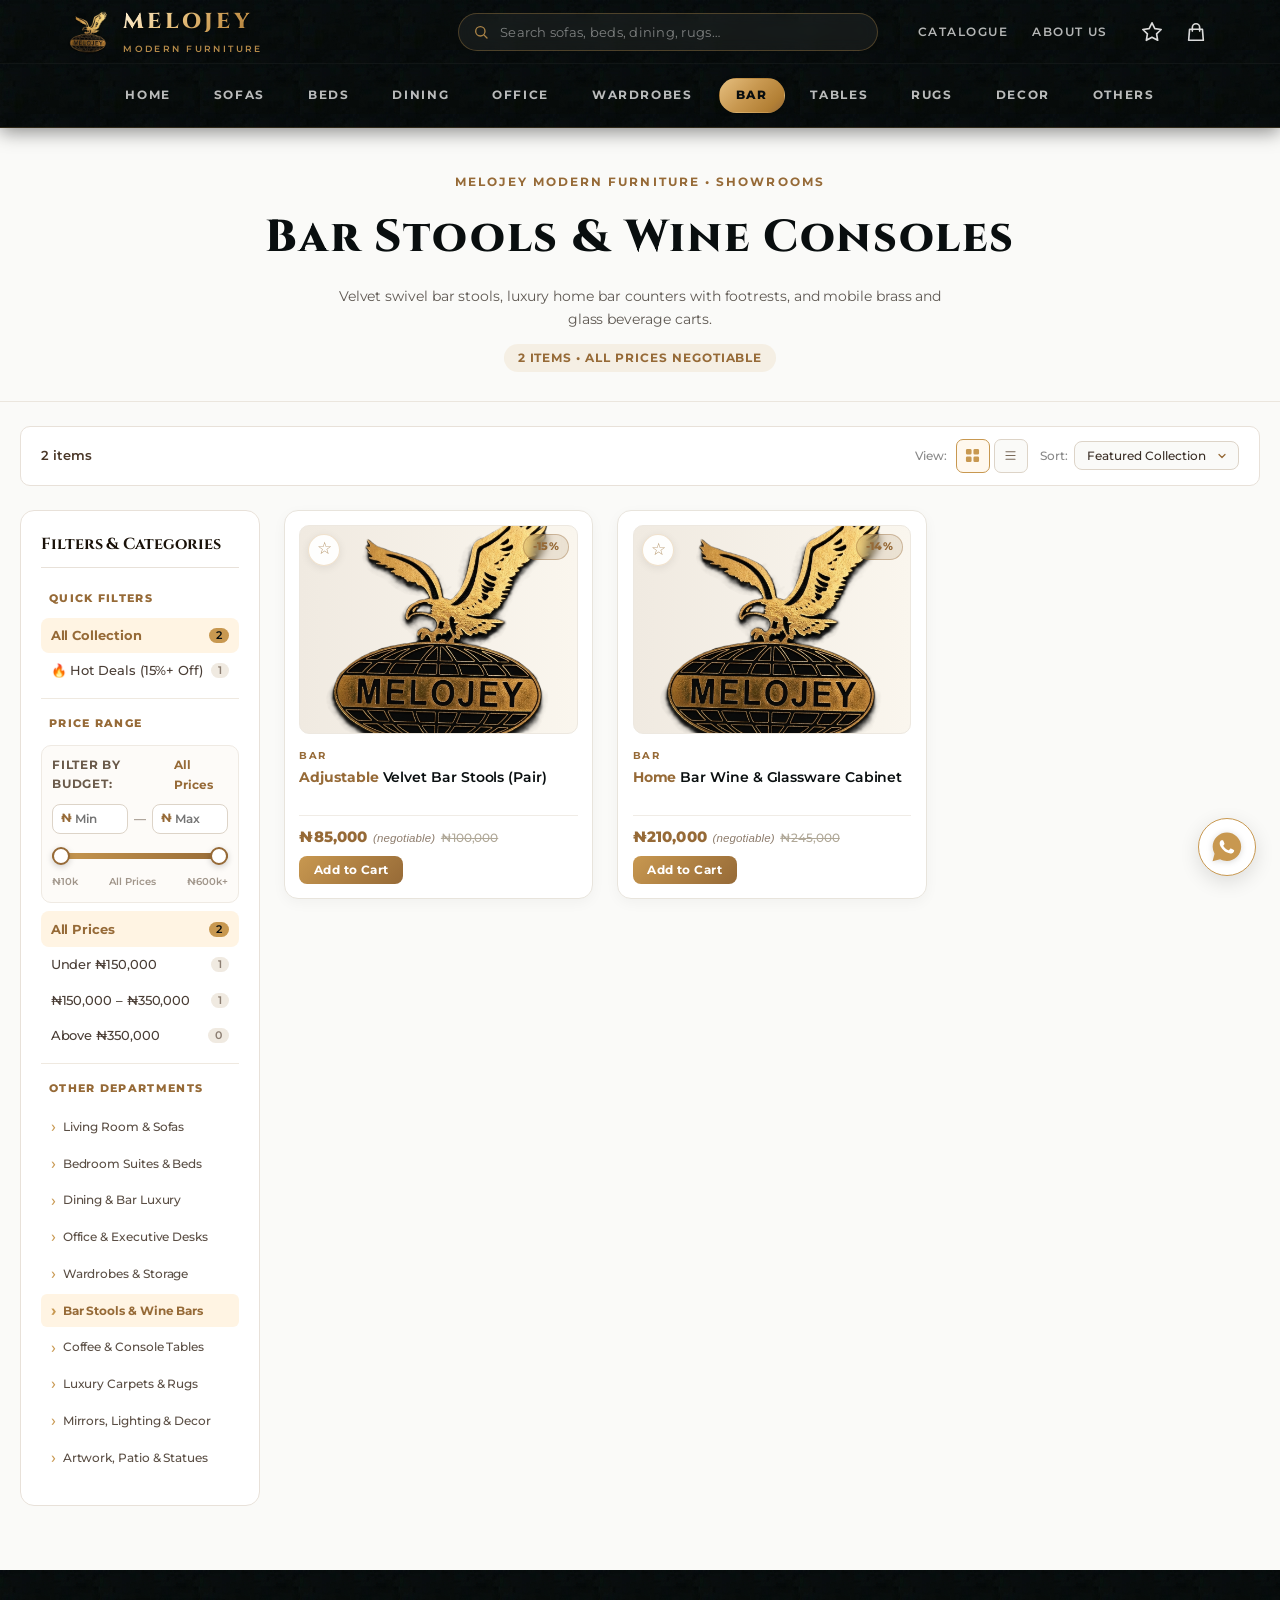
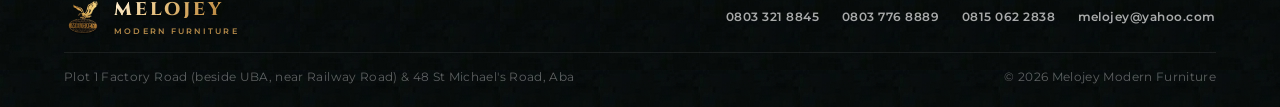
==== commit 09701367: "Fix wishlist page, remove modal thumbnails, declutter mobile cart header, and merge category count p" ====
--- a/categories/bar.html
+++ b/categories/bar.html
@@ -101,7 +101,6 @@
   <h1>Bar Stools &amp; <span class="gold-accent">Wine Consoles</span></h1>
   <p>Velvet swivel bar stools, luxury home bar counters with footrests, and mobile brass and glass beverage carts.</p>
   <div class="cat-header-meta" id="category-product-count">Loading Collection…</div>
-  <div class="cat-negotiable-pill">💬 All Prices Negotiable</div>
 </section>
 
 <!-- ═══ PRODUCTS GRID ═════════════════════════ -->
--- a/assets/css/shop.css
+++ b/assets/css/shop.css
@@ -1473,45 +1473,9 @@
   border-radius: 999px;
 }
 
-/* Modal 3-image thumbnail strip */
-.modal-gallery-thumbs {
-  display: flex;
-  align-items: center;
-  justify-content: center;
-  gap: 8px;
-  margin-top: 10px;
-  width: 100%;
-}
-
+.modal-gallery-thumbs,
 .modal-thumb-btn {
-  width: 62px;
-  height: 48px;
-  border-radius: 8px;
-  overflow: hidden;
-  border: 1.5px solid #DDD4C8;
-  background: #F4EFEA;
-  padding: 0;
-  cursor: pointer;
-  transition: all 0.18s ease;
-  flex-shrink: 0;
-}
-
-.modal-thumb-btn img {
-  width: 100%;
-  height: 100%;
-  object-fit: cover;
-  display: block;
-}
-
-.modal-thumb-btn:hover {
-  border-color: #C89850;
-  transform: translateY(-2px);
-}
-
-.modal-thumb-btn.active {
-  border-color: #C89850;
-  box-shadow: 0 0 0 2px rgba(200, 152, 80, 0.4);
-  transform: translateY(-2px);
+  display: none !important;
 }
 
 /* ═══════════════════════════════════════════════════════════════
@@ -1556,28 +1520,12 @@
 }
 
 .modal-negotiable-hint {
-  display: block;
-  font-family: 'Montserrat', sans-serif;
-  font-size: 0.75rem;
-  color: #7A6A5A;
-  margin-top: 0.35rem;
-  line-height: 1.4;
+  display: none !important;
 }
 
 /* Category header negotiable pill */
 .cat-negotiable-pill {
-  display: inline-flex;
-  align-items: center;
-  gap: 5px;
-  font-family: 'Montserrat', sans-serif;
-  font-size: 0.76rem;
-  font-weight: 700;
-  color: #8C5E28;
-  background: #FFF8EE;
-  border: 1px solid #E2D0B6;
-  padding: 0.25rem 0.85rem;
-  border-radius: 999px;
-  margin-top: 0.5rem;
+  display: none !important;
 }
 
 /* Cart Page Negotiable Banner */
